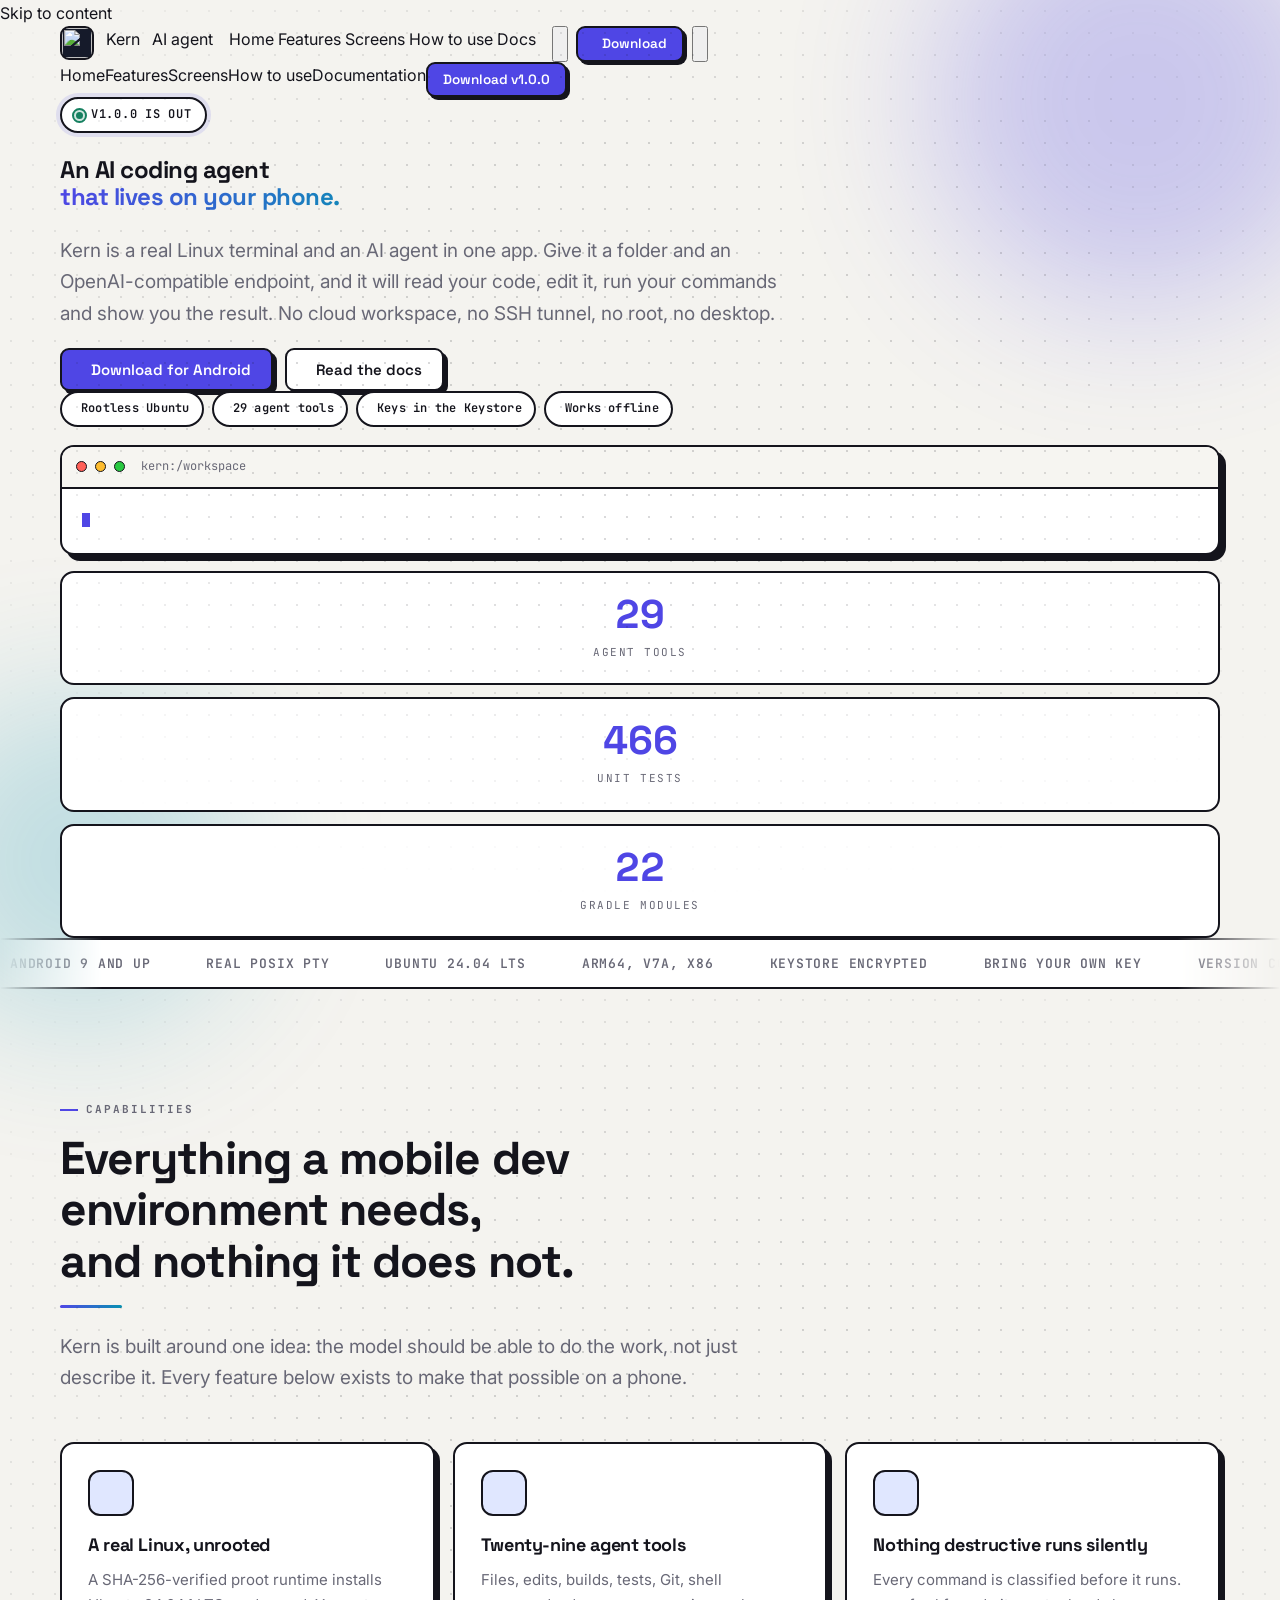
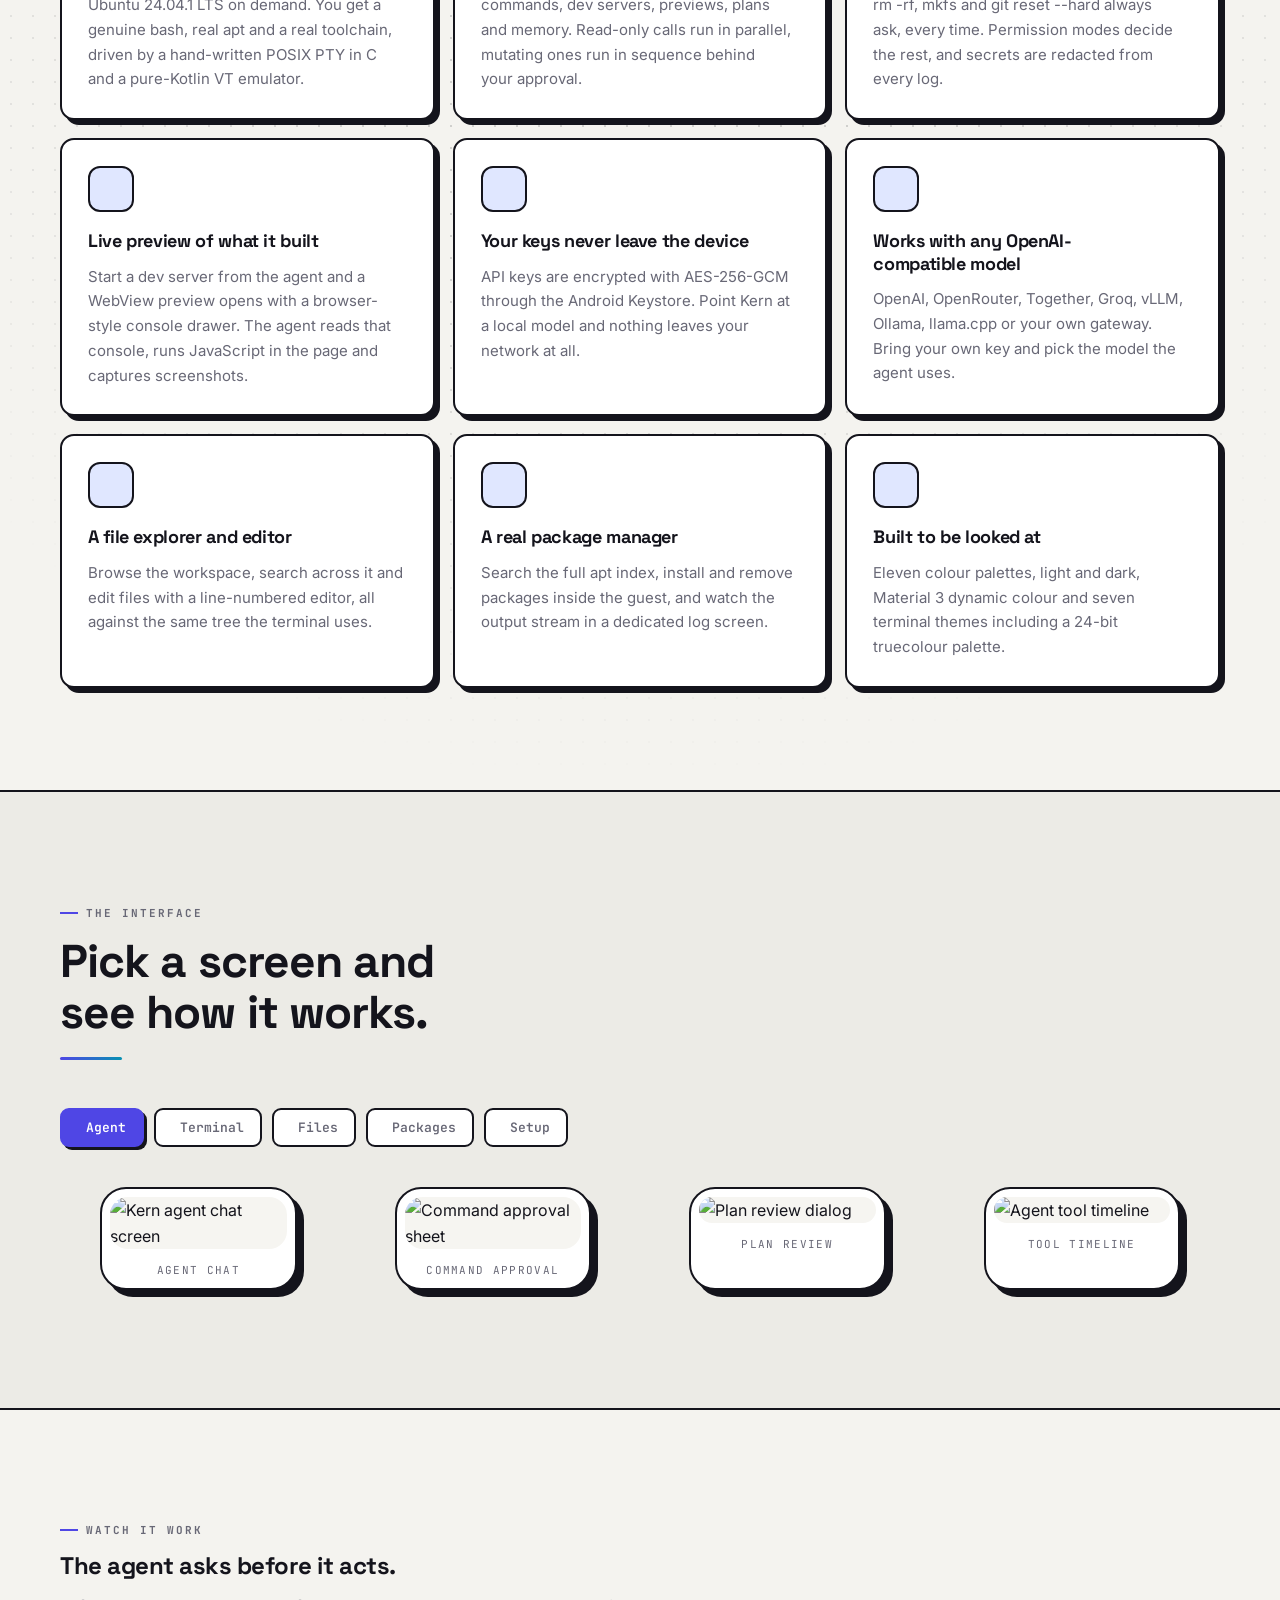
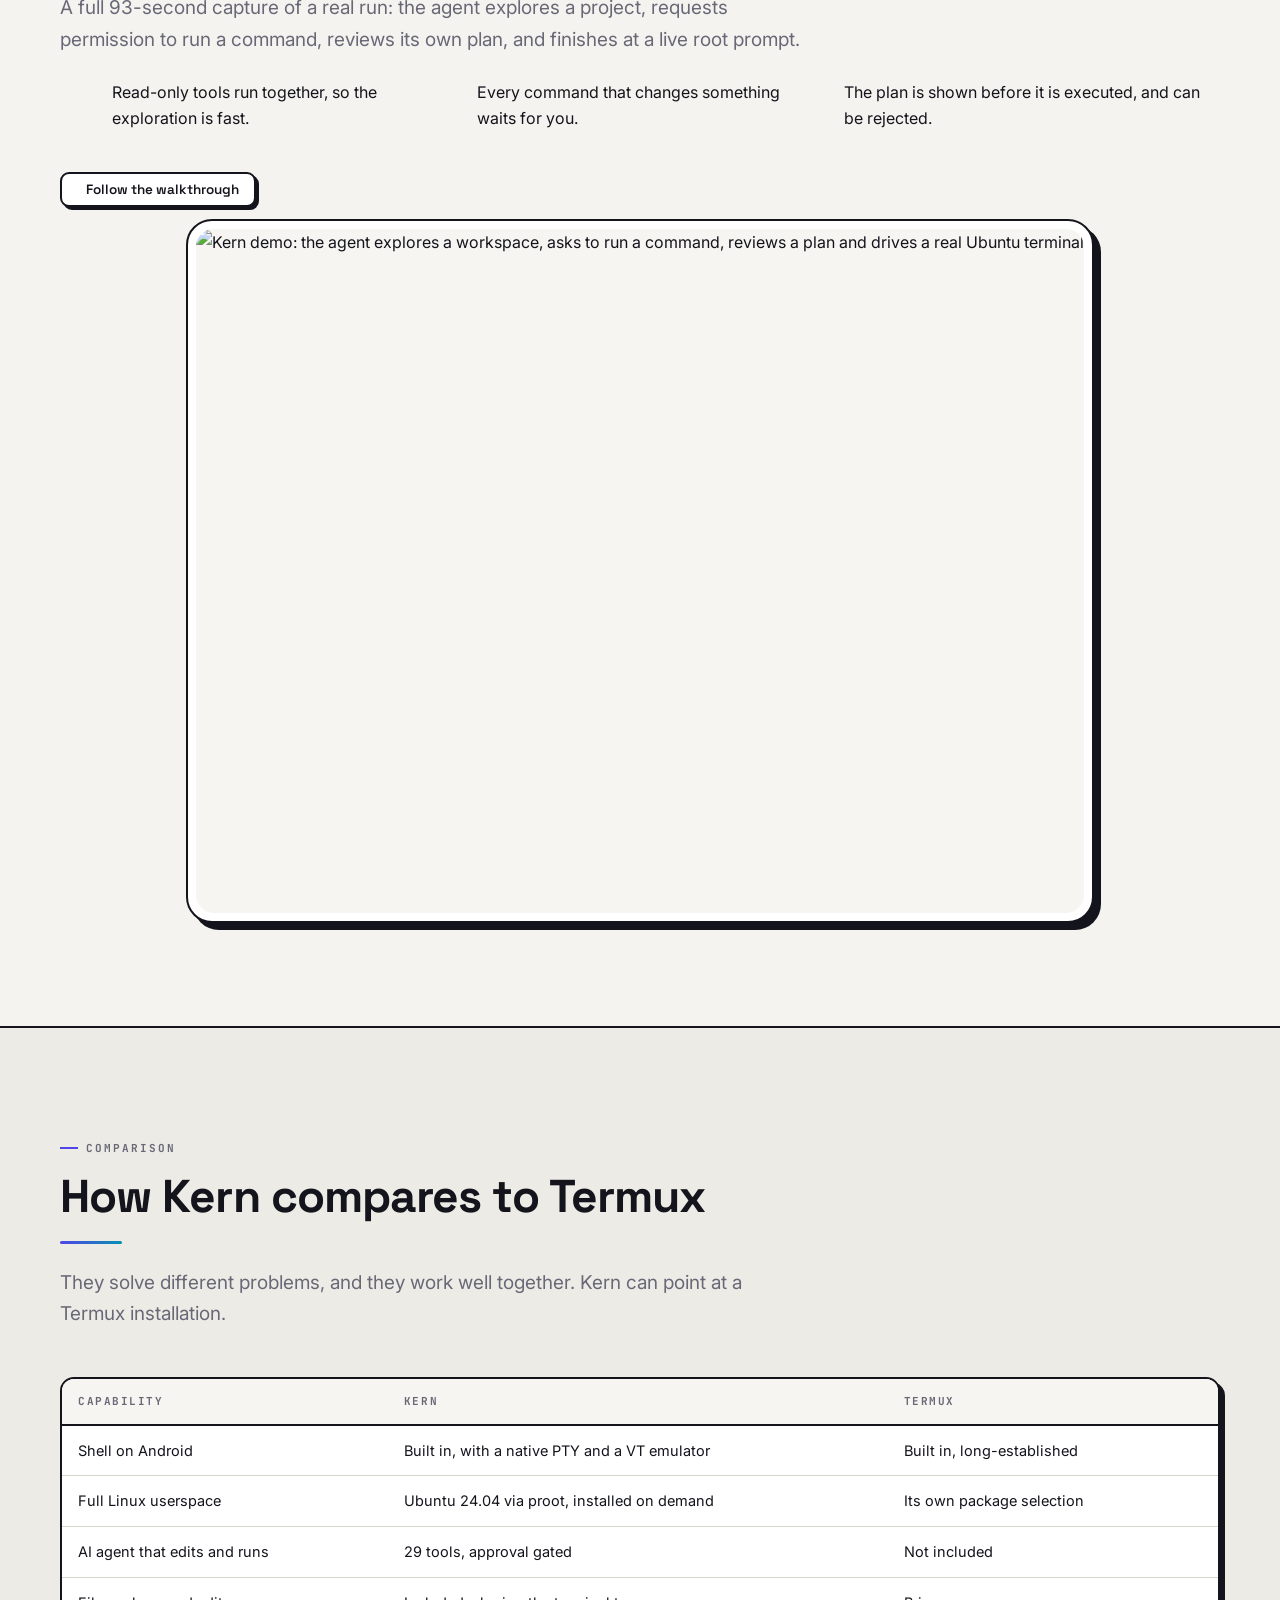
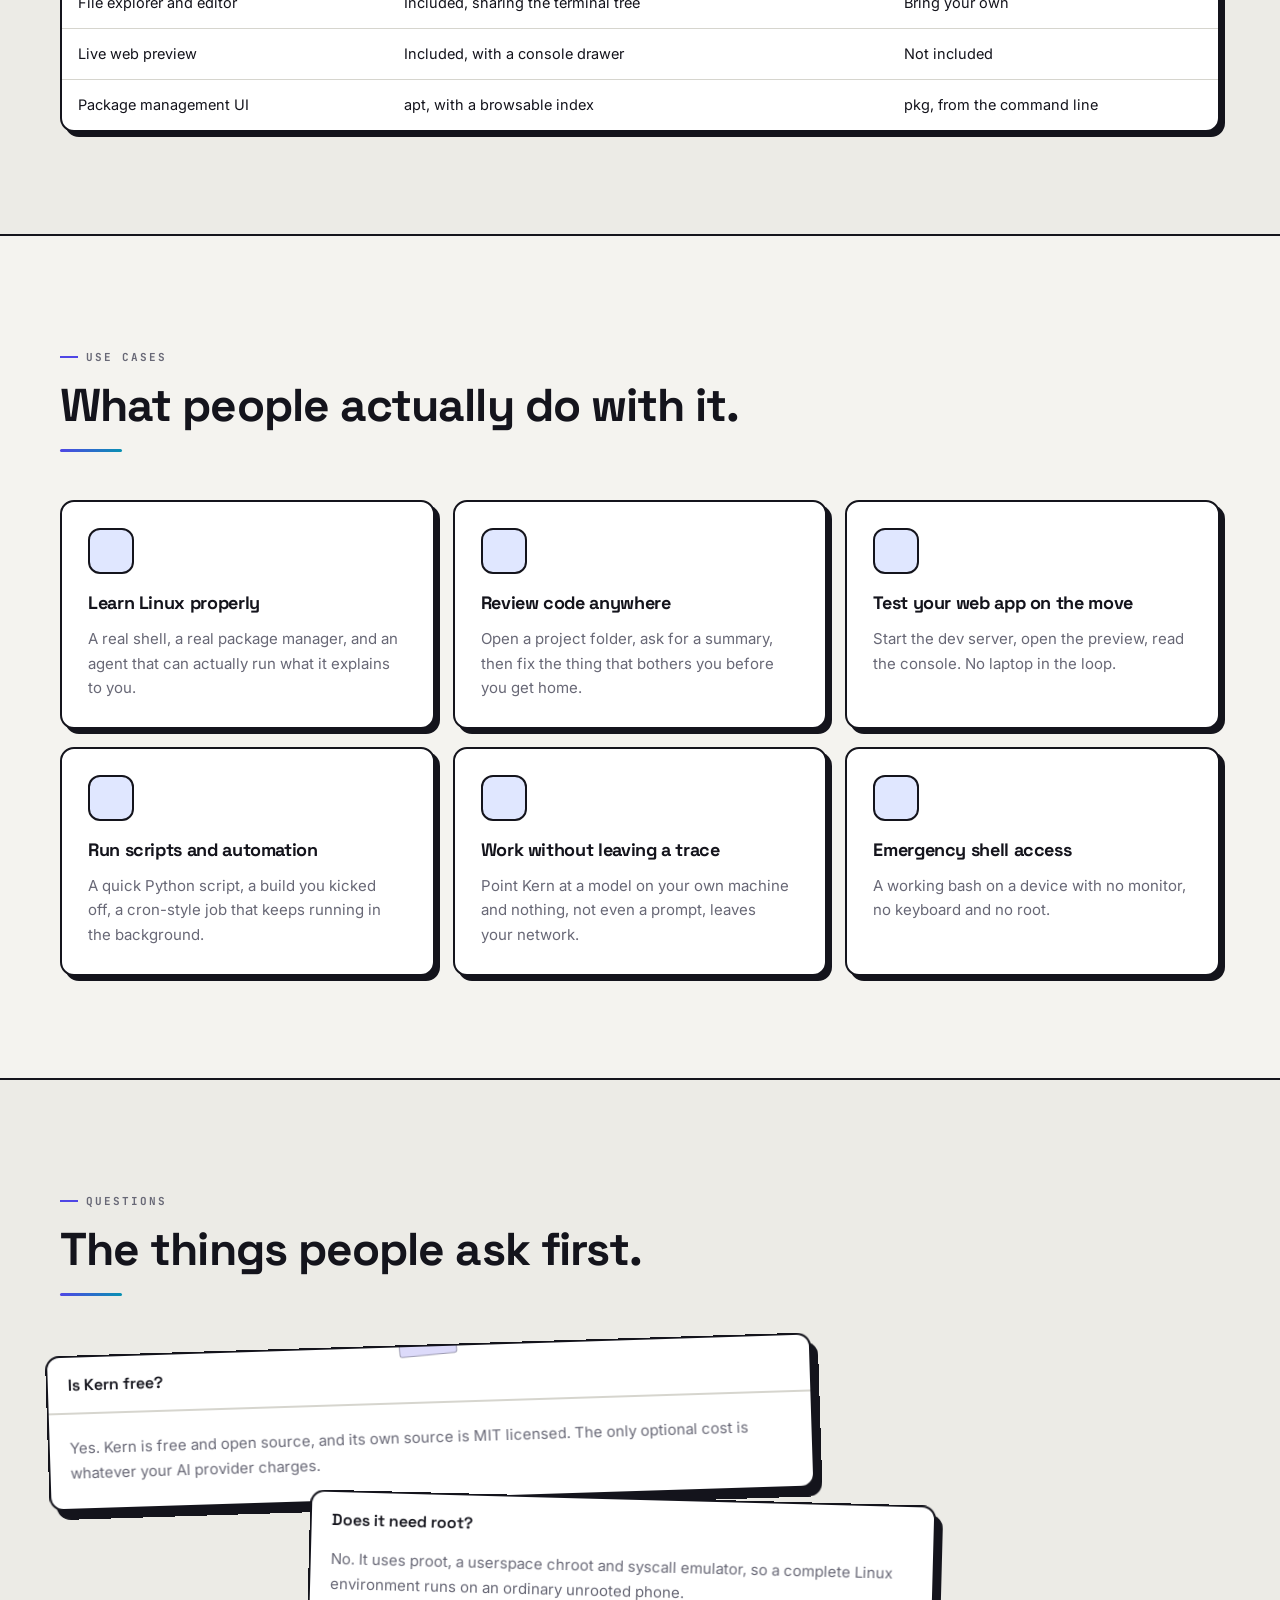
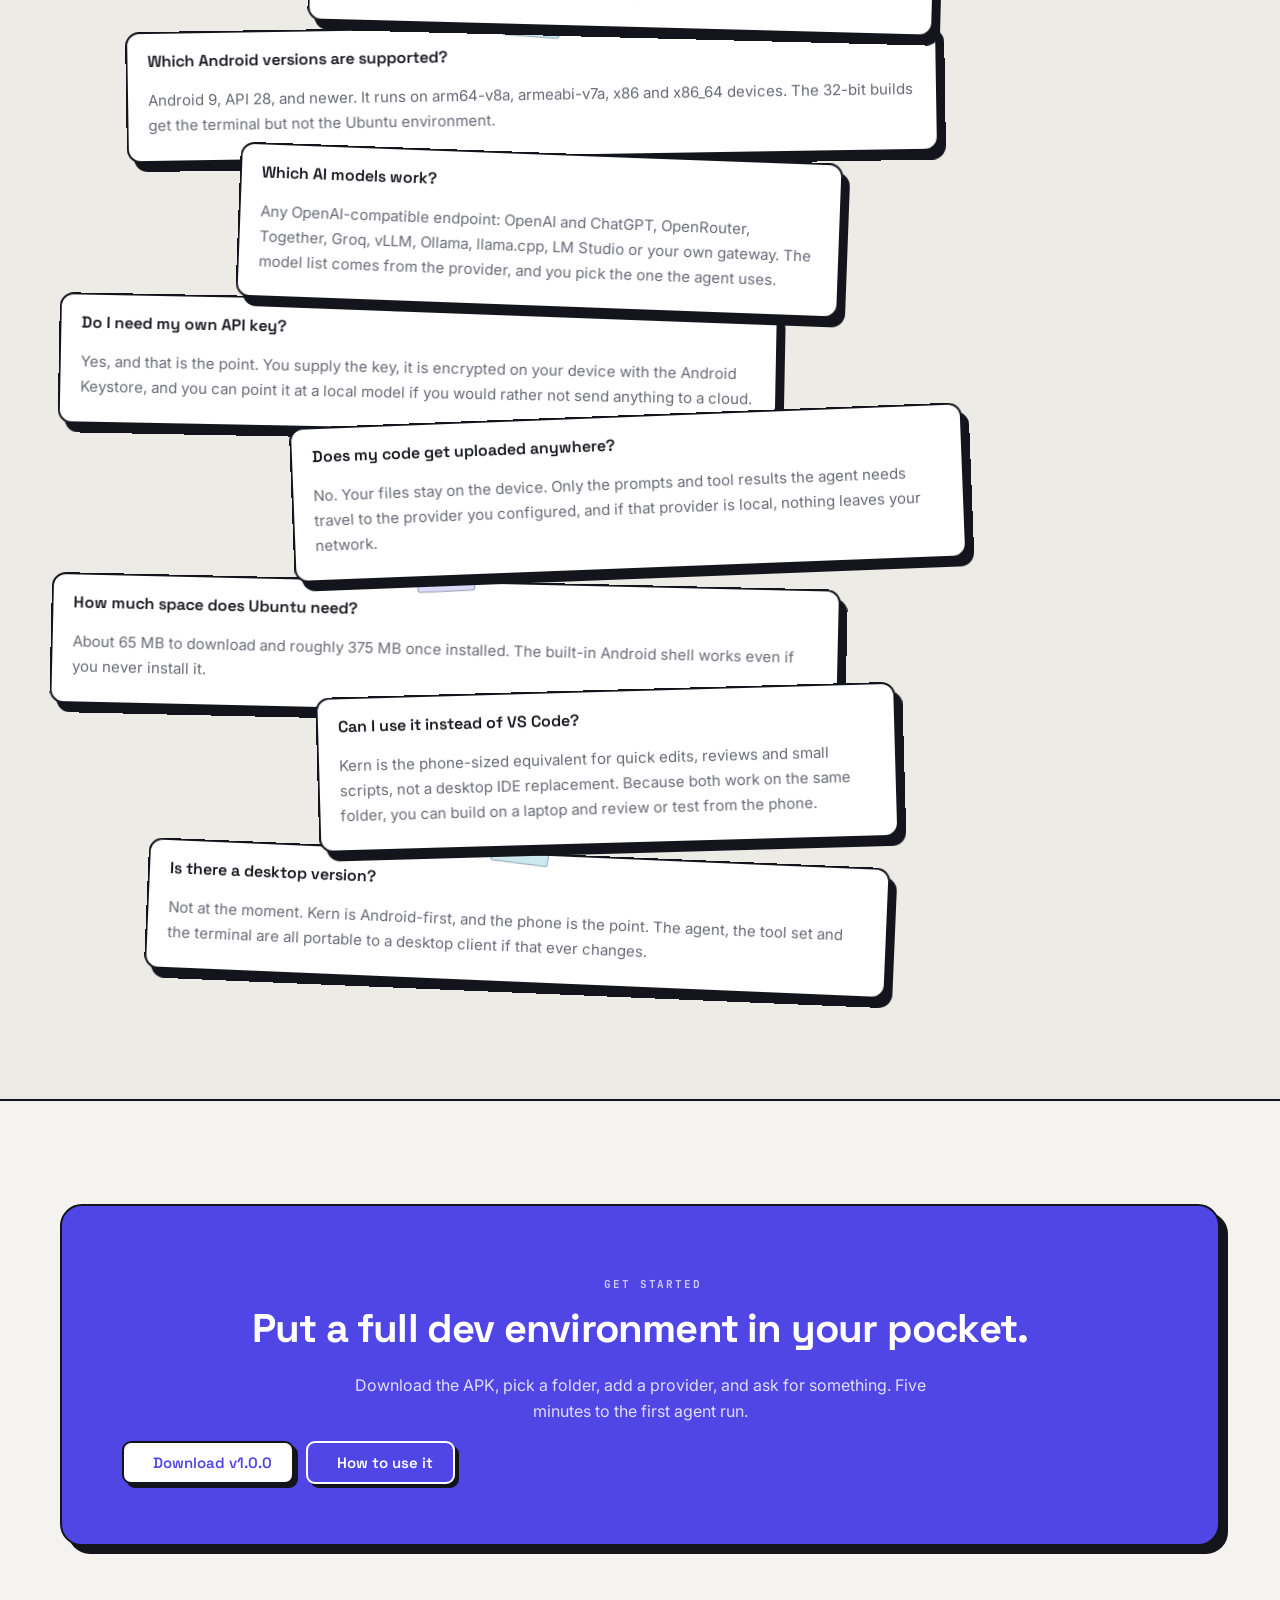
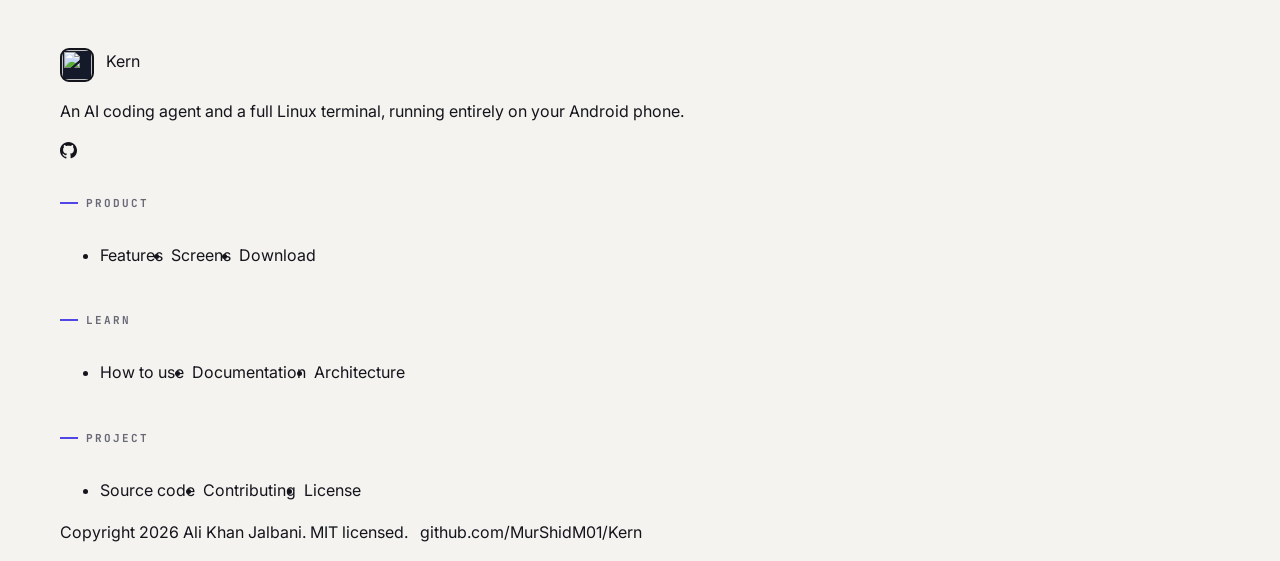
==== web/index.html @ 458f5863 "docs(web): add the Kern website A static marketing and documentation site for Kern, built with plain" ====
<!DOCTYPE html>
<html lang="en" data-theme="light">
<head>
<link rel="icon" type="image/svg+xml" href="data:image/svg+xml,%3Csvg xmlns='http://www.w3.org/2000/svg' viewBox='0 0 512 512'%3E%3Crect width='512' height='512' rx='112' fill='%23151A2A'/%3E%3Cpath d='M176,146 H176 A30,30 0 0 1 206,176 V336 A30,30 0 0 1 176,366 H176 A30,30 0 0 1 146,336 V176 A30,30 0 0 1 176,146 Z' fill='%23fff'/%3E%3Cpath d='M339.67,143 L185.58,256 L339.67,369 L376.33,319 L290.42,256 L376.33,193 Z' fill='%23fff'/%3E%3Cpath d='M272,226 Q278,250 302,256 Q278,262 272,286 Q266,262 242,256 Q266,250 272,226 Z' fill='%2338BDF8'/%3E%3C/svg%3E">
<meta charset="utf-8">
<meta name="viewport" content="width=device-width, initial-scale=1, viewport-fit=cover">
<title>Kern - AI Coding Agent and Rootless Linux Terminal for Android</title>
<meta name="description" content="Kern is a local-first AI coding agent for Android. A real rootless Ubuntu terminal, file editor, live dev-server preview and 29 agent tools. No account, no cloud, no root.">
<meta name="keywords" content="AI coding agent for Android, terminal emulator Android, Ubuntu on Android without root, proot, Linux on Android, coding assistant mobile, Jetpack Compose, local LLM on phone, dev server on phone">
<meta name="author" content="Ali Khan Jalbani">
<meta name="theme-color" content="#f4f3ef">
<link rel="canonical" href="https://github.com/MurShidM01/Kern">

<meta property="og:type" content="website">
<meta property="og:title" content="Kern - AI Coding Agent and Rootless Linux Terminal for Android">
<meta property="og:description" content="A real terminal with rootless Ubuntu, a file editor, a live dev-server preview and 29 agent tools. No account, no cloud, no root.">
<meta property="og:url" content="https://github.com/MurShidM01/Kern">
<meta property="og:image" content="https://github.com/MurShidM01/Kern/raw/main/docs/https://raw.githubusercontent.com/MurShidM01/Kern/main/docs/assets/screenshots/07-home-workspaces.jpg">
<meta name="twitter:card" content="summary_large_image">

<link rel="apple-touch-icon" href="data:image/svg+xml,%3Csvg xmlns='http://www.w3.org/2000/svg' viewBox='0 0 512 512'%3E%3Crect width='512' height='512' rx='112' fill='%23151A2A'/%3E%3Cpath d='M176,146 H176 A30,30 0 0 1 206,176 V336 A30,30 0 0 1 176,366 H176 A30,30 0 0 1 146,336 V176 A30,30 0 0 1 176,146 Z' fill='%23fff'/%3E%3Cpath d='M339.67,143 L185.58,256 L339.67,369 L376.33,319 L290.42,256 L376.33,193 Z' fill='%23fff'/%3E%3Cpath d='M272,226 Q278,250 302,256 Q278,262 272,286 Q266,262 242,256 Q266,250 272,226 Z' fill='%2338BDF8'/%3E%3C/svg%3E">

<link rel="preconnect" href="https://fonts.googleapis.com">
<link rel="preconnect" href="https://fonts.gstatic.com" crossorigin>
<link href="https://fonts.googleapis.com/css2?family=Inter:wght@400;500;600&family=JetBrains+Mono:wght@400;500;700&family=Space+Grotesk:wght@500;600;700&display=swap" rel="stylesheet">

<script src="https://cdn.tailwindcss.com"></script>
<script>
tailwind.config = {
  darkMode: "class",
  theme: {
    extend: {
      colors: {
        bg: "rgb(var(--bg) / <alpha-value>)",
        "bg-alt": "rgb(var(--bg-alt) / <alpha-value>)",
        surface: "rgb(var(--surface) / <alpha-value>)",
        "surface-2": "rgb(var(--surface-2) / <alpha-value>)",
        ink: "rgb(var(--ink) / <alpha-value>)",
        muted: "rgb(var(--muted) / <alpha-value>)",
        line: "rgb(var(--line) / <alpha-value>)",
        "line-soft": "rgb(var(--line-soft) / <alpha-value>)",
        accent: "rgb(var(--accent) / <alpha-value>)",
        "accent-soft": "rgb(var(--accent-soft) / <alpha-value>)",
        "on-accent": "rgb(var(--on-accent) / <alpha-value>)",
        "accent-2": "rgb(var(--accent-2) / <alpha-value>)",
        warn: "rgb(var(--warn) / <alpha-value>)",
        ok: "rgb(var(--ok) / <alpha-value>)"
      },
      fontFamily: {
        sans: ["Inter", "ui-sans-serif", "system-ui", "sans-serif"],
        display: ["Space Grotesk", "ui-sans-serif", "system-ui", "sans-serif"],
        mono: ["JetBrains Mono", "ui-monospace", "Menlo", "monospace"]
      },
      maxWidth: { shell: "1200px" }
    }
  }
};
</script>
<link rel="stylesheet" href="css/theme.css">
<script>
/* Applied before first paint so a dark-mode visitor never sees a light flash. */
(function () {
  try {
    var t = localStorage.getItem("kern-theme");
    if (!t) {
      t = window.matchMedia("(prefers-color-scheme: dark)").matches ? "dark" : "light";
    }
    document.documentElement.setAttribute("data-theme", t);
    document.documentElement.style.colorScheme = t;
  } catch (e) {}
})();
</script>
</head>

<body class="antialiased">
<div class="progress" data-progress role="presentation"></div>

<a href="#main" class="sr-only focus:not-sr-only focus:absolute focus:z-50 focus:m-4 focus:rounded focus:bg-accent focus:px-4 focus:py-2 focus:text-on-accent">Skip to content</a>

<!-- ============================ NAV ============================ -->
<header data-header class="sticky top-0 z-40 border-b-2 border-line bg-bg/85 backdrop-blur-md transition-shadow">
  <nav class="shell flex h-[68px] items-center justify-between gap-4" aria-label="Main">
    <a href="index.html" class="flex items-center gap-3">
      <span class="brand-tile"><img src="https://raw.githubusercontent.com/MurShidM01/Kern/main/app/src/main/res/drawable-xxxhdpi/ic_launcher_foreground.png" alt="" width="34" height="34" loading="lazy" decoding="async"></span>
      <span class="font-display text-[19px] font-bold tracking-tight">Kern</span>
      <span class="hidden font-mono text-[11px] font-bold uppercase tracking-[0.16em] text-muted sm:inline">AI agent</span>
    </a>

    <div class="hidden items-center gap-1 lg:flex">
      <a href="index.html" class="rounded-lg px-3 py-2 text-[14px] font-semibold text-ink transition-colors hover:bg-surface-2" aria-current="page">Home</a>
      <a href="index.html#features" class="rounded-lg px-3 py-2 text-[14px] font-medium text-muted transition-colors hover:bg-surface-2 hover:text-ink">Features</a>
      <a href="index.html#screens" class="rounded-lg px-3 py-2 text-[14px] font-medium text-muted transition-colors hover:bg-surface-2 hover:text-ink">Screens</a>
      <a href="how-to.html" class="rounded-lg px-3 py-2 text-[14px] font-medium text-muted transition-colors hover:bg-surface-2 hover:text-ink">How to use</a>
      <a href="docs.html" class="rounded-lg px-3 py-2 text-[14px] font-medium text-muted transition-colors hover:bg-surface-2 hover:text-ink">Docs</a>
    </div>

    <div class="flex items-center gap-2">
      <button data-theme-toggle type="button" aria-label="Switch theme" aria-pressed="false"
        class="inline-flex h-10 w-10 items-center justify-center rounded-lg border-2 border-line bg-surface transition-all hover:-translate-y-0.5">
        <i data-icon="sun" data-lucide="sun" class="h-[18px] w-[18px]"></i>
        <i data-icon="moon" data-lucide="moon" class="h-[18px] w-[18px]"></i>
      </button>

      <a href="https://github.com/MurShidM01/Kern/releases/tag/v1.0.0%2B1" target="_blank" rel="noopener"
        class="hidden sm:inline-flex btn btn--primary btn--sm">
        <i data-lucide="download"></i>
        Download
      </a>

      <button data-nav-toggle type="button" aria-expanded="false" aria-label="Open the menu"
        class="inline-flex h-10 w-10 items-center justify-center rounded-lg border-2 border-line bg-surface lg:hidden">
        <i data-lucide="menu" class="h-[18px] w-[18px]"></i>
        <i data-lucide="x" class="hidden h-[18px] w-[18px]"></i>
      </button>
    </div>
  </nav>

  <div data-nav-panel class="hidden border-t-2 border-line bg-surface lg:hidden">
    <div class="shell flex flex-col gap-1 py-4">
      <a href="index.html" class="rounded-lg px-3 py-2 font-medium text-muted hover:bg-surface-2 hover:text-ink">Home</a>
      <a href="index.html#features" class="rounded-lg px-3 py-2 font-medium text-muted hover:bg-surface-2 hover:text-ink">Features</a>
      <a href="index.html#screens" class="rounded-lg px-3 py-2 font-medium text-muted hover:bg-surface-2 hover:text-ink">Screens</a>
      <a href="how-to.html" class="rounded-lg px-3 py-2 font-medium text-muted hover:bg-surface-2 hover:text-ink">How to use</a>
      <a href="docs.html" class="rounded-lg px-3 py-2 font-medium text-muted hover:bg-surface-2 hover:text-ink">Documentation</a>
      <a href="https://github.com/MurShidM01/Kern/releases/tag/v1.0.0%2B1" target="_blank" rel="noopener"
        class="btn btn--primary btn--sm mt-3">Download v1.0.0</a>
    </div>
  </div>
</header>

<main id="main">

<!-- ============================ HERO ============================ -->
<section class="relative overflow-hidden border-b-2 border-line">
  <div class="dots"></div>
  <span class="orb orb--a"></span>
  <span class="orb orb--b"></span>
  <div class="shell relative grid items-center gap-12 py-16 lg:grid-cols-[1.05fr_1fr] lg:py-24">
    <div>
      <span class="badge halo">
        <span class="badge__dot pulse"></span>
        v1.0.0 is out
      </span>

      <h1 class="mt-6 text-[clamp(34px,6.2vw,62px)]">
        An AI coding agent<br>
        <span class="ink-gradient">that lives on your phone.</span>
      </h1>

      <p class="lede mt-6">
        Kern is a real Linux terminal and an AI agent in one app. Give it a folder and an
        OpenAI-compatible endpoint, and it will read your code, edit it, run your commands and
        show you the result. No cloud workspace, no SSH tunnel, no root, no desktop.
      </p>

      <div class="mt-8 flex flex-wrap gap-3">
        <a href="https://github.com/MurShidM01/Kern/releases/tag/v1.0.0%2B1" target="_blank" rel="noopener" class="btn btn--primary">
          <i data-lucide="download"></i>
          Download for Android
        </a>
        <a href="docs.html" class="btn btn--ghost">
          <i data-lucide="book-open"></i>
          Read the docs
        </a>
      </div>

      <div class="mt-7 flex flex-wrap gap-2">
        <span class="chip"><i data-lucide="terminal"></i>Rootless Ubuntu</span>
        <span class="chip"><i data-lucide="bot"></i>29 agent tools</span>
        <span class="chip"><i data-lucide="lock"></i>Keys in the Keystore</span>
        <span class="chip"><i data-lucide="wifi-off"></i>Works offline</span>
      </div>
    </div>

    <div class="reveal float" data-reveal-delay="120">
      <div class="term">
        <div class="term__bar">
          <span class="term__dot"></span>
          <span class="term__dot"></span>
          <span class="term__dot"></span>
          <span class="term__path">kern:/workspace</span>
        </div>
        <div class="term__body"
          data-typing='[
            "<span class=\"term__prompt\">$</span> <span class=\"term__cmd\">kern agent \"explore this project\"</span>",
            "<span class=\"term__out\"> </span>",
            "<span class=\"term__ok\">[ok]</span> <span class=\"term__out\">listed 24 files in /workspace</span>",
            "<span class=\"term__out\"> </span>",
            "<span class=\"term__out\">running </span><span class=\"term__hi\">ls -la</span><span class=\"term__out\"> ...</span>",
            "<span class=\"term__out\"> </span>",
            "<span class=\"term__prompt\">?</span> <span class=\"term__cmd\">Allow this command?</span>",
            "<span class=\"term__out\"> </span>",
            "<span class=\"term__ok\">[ok]</span> <span class=\"term__out\">approved by you</span>",
            "<span class=\"term__out\"> </span>",
            "<span class=\"term__ok\">[ok]</span> <span class=\"term__out\">found the auth flow in src/</span>",
            "<span class=\"term__out\"> </span>",
            "<span class=\"term__prompt\">$</span> <span class=\"term__cmd\">cat /etc/os-release | head -1</span>",
            "<span class=\"term__out\"> </span>",
            "<span class=\"term__hi\">root@localhost:/workspace#</span>"
          ]'>
          <div class="term__line term__prompt">$ kern agent "explore this project"</div>
        </div>
      </div>

      <div class="mt-4 grid grid-cols-3 gap-3">
        <div class="stat">
          <div class="stat__value"><span data-count="29">29</span></div>
          <div class="stat__label">Agent tools</div>
        </div>
        <div class="stat">
          <div class="stat__value"><span data-count="466">466</span></div>
          <div class="stat__label">Unit tests</div>
        </div>
        <div class="stat">
          <div class="stat__value"><span data-count="22">22</span></div>
          <div class="stat__label">Gradle modules</div>
        </div>
      </div>
    </div>
  </div>
</section>

<!-- ============================ MARQUEE ============================ -->
<div class="marquee" aria-hidden="true">
  <div class="marquee__track">
    <span class="marquee__item"><i data-lucide="smartphone"></i>Android 9 and up</span>
    <span class="marquee__item"><i data-lucide="terminal-square"></i>Real POSIX PTY</span>
    <span class="marquee__item"><i data-lucide="box"></i>Ubuntu 24.04 LTS</span>
    <span class="marquee__item"><i data-lucide="cpu"></i>arm64, v7a, x86</span>
    <span class="marquee__item"><i data-lucide="shield-check"></i>Keystore encrypted</span>
    <span class="marquee__item"><i data-lucide="key-round"></i>Bring your own key</span>
    <span class="marquee__item"><i data-lucide="git-branch"></i>Version control</span>
    <span class="marquee__item"><i data-lucide="package"></i>apt package manager</span>
    <span class="marquee__item"><i data-lucide="monitor-smartphone"></i>Live preview</span>
  </div>
</div>

<!-- ============================ FEATURES ============================ -->
<section id="features" class="section">
  <div class="dots"></div>
  <div class="shell relative">
    <div class="section-head">
      <p class="label">Capabilities</p>
      <h2>Everything a mobile dev environment needs, and nothing it does not.</h2>
      <p class="lede">
        Kern is built around one idea: the model should be able to do the work, not just describe it.
        Every feature below exists to make that possible on a phone.
      </p>
    </div>

    <div class="grid g-3">
      <article class="card reveal">
        <div class="card__icon"><i data-lucide="terminal"></i></div>
        <h3>A real Linux, unrooted</h3>
        <p>
          A SHA-256-verified proot runtime installs Ubuntu 24.04.1 LTS on demand. You get a genuine
          bash, real apt and a real toolchain, driven by a hand-written POSIX PTY in C and a
          pure-Kotlin VT emulator.
        </p>
      </article>

      <article class="card reveal" data-reveal-delay="70">
        <div class="card__icon"><i data-lucide="bot"></i></div>
        <h3>Twenty-nine agent tools</h3>
        <p>
          Files, edits, builds, tests, Git, shell commands, dev servers, previews, plans and memory.
          Read-only calls run in parallel, mutating ones run in sequence behind your approval.
        </p>
      </article>

      <article class="card reveal" data-reveal-delay="140">
        <div class="card__icon"><i data-lucide="shield-alert"></i></div>
        <h3>Nothing destructive runs silently</h3>
        <p>
          Every command is classified before it runs. rm -rf, mkfs and git reset --hard always ask,
          every time. Permission modes decide the rest, and secrets are redacted from every log.
        </p>
      </article>

      <article class="card reveal">
        <div class="card__icon"><i data-lucide="monitor-smartphone"></i></div>
        <h3>Live preview of what it built</h3>
        <p>
          Start a dev server from the agent and a WebView preview opens with a browser-style console
          drawer. The agent reads that console, runs JavaScript in the page and captures screenshots.
        </p>
      </article>

      <article class="card reveal" data-reveal-delay="70">
        <div class="card__icon"><i data-lucide="lock"></i></div>
        <h3>Your keys never leave the device</h3>
        <p>
          API keys are encrypted with AES-256-GCM through the Android Keystore. Point Kern at a
          local model and nothing leaves your network at all.
        </p>
      </article>

      <article class="card reveal" data-reveal-delay="140">
        <div class="card__icon"><i data-lucide="blocks"></i></div>
        <h3>Works with any OpenAI-compatible model</h3>
        <p>
          OpenAI, OpenRouter, Together, Groq, vLLM, Ollama, llama.cpp or your own gateway. Bring
          your own key and pick the model the agent uses.
        </p>
      </article>

      <article class="card reveal">
        <div class="card__icon"><i data-lucide="file-code-2"></i></div>
        <h3>A file explorer and editor</h3>
        <p>
          Browse the workspace, search across it and edit files with a line-numbered editor, all
          against the same tree the terminal uses.
        </p>
      </article>

      <article class="card reveal" data-reveal-delay="70">
        <div class="card__icon"><i data-lucide="package-open"></i></div>
        <h3>A real package manager</h3>
        <p>
          Search the full apt index, install and remove packages inside the guest, and watch the
          output stream in a dedicated log screen.
        </p>
      </article>

      <article class="card reveal" data-reveal-delay="140">
        <div class="card__icon"><i data-lucide="palette"></i></div>
        <h3>Built to be looked at</h3>
        <p>
          Eleven colour palettes, light and dark, Material 3 dynamic colour and seven terminal
          themes including a 24-bit truecolour palette.
        </p>
      </article>
    </div>
  </div>
</section>

<!-- ============================ SCREENS ============================ -->
<section id="screens" class="section section--alt">
  <div class="shell">
    <div class="section-head">
      <p class="label">The interface</p>
      <h2>Pick a screen and see how it works.</h2>
    </div>

    <div class="tabs justify-center" role="tablist" data-tabs>
      <button class="tab" role="tab" id="tab-agent" aria-controls="panel-agent" aria-selected="true">
        <i data-lucide="bot"></i>Agent
      </button>
      <button class="tab" role="tab" id="tab-terminal" aria-controls="panel-terminal" aria-selected="false">
        <i data-lucide="terminal"></i>Terminal
      </button>
      <button class="tab" role="tab" id="tab-files" aria-controls="panel-files" aria-selected="false">
        <i data-lucide="folder-tree"></i>Files
      </button>
      <button class="tab" role="tab" id="tab-packages" aria-controls="panel-packages" aria-selected="false">
        <i data-lucide="package"></i>Packages
      </button>
      <button class="tab" role="tab" id="tab-setup" aria-controls="panel-setup" aria-selected="false">
        <i data-lucide="rocket"></i>Setup
      </button>
    </div>

    <div class="tabpanel" id="panel-agent" role="tabpanel" aria-labelledby="tab-agent">
      <div class="g-screens">
        <figure class="device reveal"><img src="https://raw.githubusercontent.com/MurShidM01/Kern/main/docs/assets/screenshots/08-agent-welcome.jpg" alt="Kern agent chat screen" loading="lazy"><figcaption class="device__cap">Agent chat</figcaption></figure>
        <figure class="device reveal" data-reveal-delay="70"><img src="https://raw.githubusercontent.com/MurShidM01/Kern/main/docs/assets/screenshots/10-approval-command.jpg" alt="Command approval sheet" loading="lazy"><figcaption class="device__cap">Command approval</figcaption></figure>
        <figure class="device reveal" data-reveal-delay="140"><img src="https://raw.githubusercontent.com/MurShidM01/Kern/main/docs/assets/screenshots/11-approval-plan.jpg" alt="Plan review dialog" loading="lazy"><figcaption class="device__cap">Plan review</figcaption></figure>
        <figure class="device reveal" data-reveal-delay="210"><img src="https://raw.githubusercontent.com/MurShidM01/Kern/main/docs/assets/screenshots/14-agent-tool-timeline.jpg" alt="Agent tool timeline" loading="lazy"><figcaption class="device__cap">Tool timeline</figcaption></figure>
      </div>
    </div>

    <div class="tabpanel" id="panel-terminal" role="tabpanel" aria-labelledby="tab-terminal" hidden>
      <div class="g-screens">
        <figure class="device reveal"><img src="https://raw.githubusercontent.com/MurShidM01/Kern/main/docs/assets/screenshots/19-terminal-ubuntu-prompt.jpg" alt="Ubuntu terminal on Android" loading="lazy"><figcaption class="device__cap">Ubuntu prompt</figcaption></figure>
        <figure class="device reveal" data-reveal-delay="70"><img src="https://raw.githubusercontent.com/MurShidM01/Kern/main/docs/assets/screenshots/20-terminal-sessions.jpg" alt="Terminal session sidebar" loading="lazy"><figcaption class="device__cap">Sessions</figcaption></figure>
        <figure class="device reveal" data-reveal-delay="140"><img src="https://raw.githubusercontent.com/MurShidM01/Kern/main/docs/assets/screenshots/21-linux-environment.jpg" alt="Linux environment manager" loading="lazy"><figcaption class="device__cap">Linux environment</figcaption></figure>
        <figure class="device reveal" data-reveal-delay="210"><img src="https://raw.githubusercontent.com/MurShidM01/Kern/main/docs/assets/screenshots/07-home-workspaces.jpg" alt="Kern home screen" loading="lazy"><figcaption class="device__cap">Home</figcaption></figure>
      </div>
    </div>

    <div class="tabpanel" id="panel-files" role="tabpanel" aria-labelledby="tab-files" hidden>
      <div class="g-screens">
        <figure class="device reveal"><img src="https://raw.githubusercontent.com/MurShidM01/Kern/main/docs/assets/screenshots/15-files-explorer.jpg" alt="File explorer" loading="lazy"><figcaption class="device__cap">Explorer</figcaption></figure>
        <figure class="device reveal" data-reveal-delay="70"><img src="https://raw.githubusercontent.com/MurShidM01/Kern/main/docs/assets/screenshots/13-todo-tasks.jpg" alt="Todo task list" loading="lazy"><figcaption class="device__cap">Todo tasks</figcaption></figure>
        <figure class="device reveal" data-reveal-delay="140"><img src="https://raw.githubusercontent.com/MurShidM01/Kern/main/docs/assets/screenshots/17-settings-terminal-theme.jpg" alt="Terminal theme settings" loading="lazy"><figcaption class="device__cap">Terminal theme</figcaption></figure>
        <figure class="device reveal" data-reveal-delay="210"><img src="https://raw.githubusercontent.com/MurShidM01/Kern/main/docs/assets/screenshots/16-settings-appearance-light.jpg" alt="Light appearance settings" loading="lazy"><figcaption class="device__cap">Light mode</figcaption></figure>
      </div>
    </div>

    <div class="tabpanel" id="panel-packages" role="tabpanel" aria-labelledby="tab-packages" hidden>
      <div class="g-screens">
        <figure class="device reveal"><img src="https://raw.githubusercontent.com/MurShidM01/Kern/main/docs/assets/screenshots/22-packages-all.jpg" alt="Full apt package list" loading="lazy"><figcaption class="device__cap">All packages</figcaption></figure>
        <figure class="device reveal" data-reveal-delay="70"><img src="https://raw.githubusercontent.com/MurShidM01/Kern/main/docs/assets/screenshots/23-packages-filtered.jpg" alt="Filtered package list" loading="lazy"><figcaption class="device__cap">Search</figcaption></figure>
        <figure class="device reveal" data-reveal-delay="140"><img src="https://raw.githubusercontent.com/MurShidM01/Kern/main/docs/assets/screenshots/24-packages-installing.jpg" alt="Installing a package" loading="lazy"><figcaption class="device__cap">Installing</figcaption></figure>
        <figure class="device reveal" data-reveal-delay="210"><img src="https://raw.githubusercontent.com/MurShidM01/Kern/main/docs/assets/screenshots/06-provider-connected.jpg" alt="Provider connected" loading="lazy"><figcaption class="device__cap">Provider connected</figcaption></figure>
      </div>
    </div>

    <div class="tabpanel" id="panel-setup" role="tabpanel" aria-labelledby="tab-setup" hidden>
      <div class="g-screens">
        <figure class="device reveal"><img src="https://raw.githubusercontent.com/MurShidM01/Kern/main/docs/assets/screenshots/01-setup-workspace.jpg" alt="Setup wizard workspace step" loading="lazy"><figcaption class="device__cap">1 - Workspace</figcaption></figure>
        <figure class="device reveal" data-reveal-delay="70"><img src="https://raw.githubusercontent.com/MurShidM01/Kern/main/docs/assets/screenshots/02-setup-linux-downloading.jpg" alt="Downloading the rootfs" loading="lazy"><figcaption class="device__cap">2 - Download</figcaption></figure>
        <figure class="device reveal" data-reveal-delay="140"><img src="https://raw.githubusercontent.com/MurShidM01/Kern/main/docs/assets/screenshots/04-setup-ai-provider.jpg" alt="Connecting an AI provider" loading="lazy"><figcaption class="device__cap">3 - Provider</figcaption></figure>
        <figure class="device reveal" data-reveal-delay="210"><img src="https://raw.githubusercontent.com/MurShidM01/Kern/main/docs/assets/screenshots/18-settings-appearance-dark.jpg" alt="Dark appearance settings" loading="lazy"><figcaption class="device__cap">Dark mode</figcaption></figure>
      </div>
    </div>
  </div>
</section>

<!-- ============================ DEMO ============================ -->
<section class="section">
  <div class="shell">
    <div class="grid items-center gap-3 grid-cols-[minmax(0,1fr)_auto] sm:gap-6 lg:gap-12">
      <div class="reveal">
        <p class="label">Watch it work</p>
        <h2 class="text-[clamp(24px,4.2vw,44px)]">The agent asks before it acts.</h2>
        <p class="lede mt-5">
          A full 93-second capture of a real run: the agent explores a project, requests permission
          to run a command, reviews its own plan, and finishes at a live root prompt.
        </p>
        <ul class="mt-6 flex flex-col gap-3">
          <li class="flex items-start gap-3 text-[15px] text-muted">
            <i data-lucide="check" class="mt-1 h-[18px] w-[18px] flex-none text-ok"></i>
            Read-only tools run together, so the exploration is fast.
          </li>
          <li class="flex items-start gap-3 text-[15px] text-muted">
            <i data-lucide="check" class="mt-1 h-[18px] w-[18px] flex-none text-ok"></i>
            Every command that changes something waits for you.
          </li>
          <li class="flex items-start gap-3 text-[15px] text-muted">
            <i data-lucide="check" class="mt-1 h-[18px] w-[18px] flex-none text-ok"></i>
            The plan is shown before it is executed, and can be rejected.
          </li>
        </ul>
        <a href="how-to.html" class="btn btn--ghost btn--sm mt-6">
          <i data-lucide="list-ordered"></i>
          Follow the walkthrough
        </a>
      </div>

      <div class="reveal demo" data-reveal-delay="120">
        <div class="device demo__frame">
          <img src="https://raw.githubusercontent.com/MurShidM01/Kern/main/docs/assets/kern-demo.gif" alt="Kern demo: the agent explores a workspace, asks to run a command, reviews a plan and drives a real Ubuntu terminal" loading="lazy" decoding="async">
        </div>
      </div>
    </div>
  </div>
</section>

<!-- ============================ COMPARISON ============================ -->
<section class="section section--alt">
  <div class="shell">
    <div class="section-head">
      <p class="label">Comparison</p>
      <h2>How Kern compares to Termux</h2>
      <p class="lede">
        They solve different problems, and they work well together. Kern can point at a Termux
        installation.
      </p>
    </div>

    <div class="table-wrap reveal">
      <table>
        <thead>
          <tr>
            <th>Capability</th>
            <th>Kern</th>
            <th>Termux</th>
          </tr>
        </thead>
        <tbody>
          <tr>
            <td>Shell on Android</td>
            <td>Built in, with a native PTY and a VT emulator</td>
            <td>Built in, long-established</td>
          </tr>
          <tr>
            <td>Full Linux userspace</td>
            <td>Ubuntu 24.04 via proot, installed on demand</td>
            <td>Its own package selection</td>
          </tr>
          <tr>
            <td>AI agent that edits and runs</td>
            <td>29 tools, approval gated</td>
            <td>Not included</td>
          </tr>
          <tr>
            <td>File explorer and editor</td>
            <td>Included, sharing the terminal tree</td>
            <td>Bring your own</td>
          </tr>
          <tr>
            <td>Live web preview</td>
            <td>Included, with a console drawer</td>
            <td>Not included</td>
          </tr>
          <tr>
            <td>Package management UI</td>
            <td>apt, with a browsable index</td>
            <td>pkg, from the command line</td>
          </tr>
        </tbody>
      </table>
    </div>
  </div>
</section>

<!-- ============================ USE CASES ============================ -->
<section class="section">
  <div class="shell">
    <div class="section-head">
      <p class="label">Use cases</p>
      <h2>What people actually do with it.</h2>
    </div>

    <div class="grid g-3">
      <article class="card reveal">
        <div class="card__icon"><i data-lucide="graduation-cap"></i></div>
        <h3>Learn Linux properly</h3>
        <p>A real shell, a real package manager, and an agent that can actually run what it explains to you.</p>
      </article>
      <article class="card reveal" data-reveal-delay="60">
        <div class="card__icon"><i data-lucide="code-2"></i></div>
        <h3>Review code anywhere</h3>
        <p>Open a project folder, ask for a summary, then fix the thing that bothers you before you get home.</p>
      </article>
      <article class="card reveal" data-reveal-delay="120">
        <div class="card__icon"><i data-lucide="play"></i></div>
        <h3>Test your web app on the move</h3>
        <p>Start the dev server, open the preview, read the console. No laptop in the loop.</p>
      </article>
      <article class="card reveal">
        <div class="card__icon"><i data-lucide="wrench"></i></div>
        <h3>Run scripts and automation</h3>
        <p>A quick Python script, a build you kicked off, a cron-style job that keeps running in the background.</p>
      </article>
      <article class="card reveal" data-reveal-delay="60">
        <div class="card__icon"><i data-lucide="shield"></i></div>
        <h3>Work without leaving a trace</h3>
        <p>Point Kern at a model on your own machine and nothing, not even a prompt, leaves your network.</p>
      </article>
      <article class="card reveal" data-reveal-delay="120">
        <div class="card__icon"><i data-lucide="life-buoy"></i></div>
        <h3>Emergency shell access</h3>
        <p>A working bash on a device with no monitor, no keyboard and no root.</p>
      </article>
    </div>
  </div>
</section>

<!-- ============================ FAQ ============================ -->
<section class="section section--alt">
  <div class="shell">
    <div class="section-head">
      <p class="label">Questions</p>
      <h2>The things people ask first.</h2>
    </div>

    <div class="notes" data-accordion="single">
      <div class="note">
        <div class="acc">
          <button class="acc__head" aria-expanded="true">Is Kern free?<i data-lucide="plus"></i></button>
          <div class="acc__body">Yes. Kern is free and open source, and its own source is MIT licensed. The only optional cost is whatever your AI provider charges.</div>
        </div>
      </div>
      <div class="note">
        <div class="acc">
          <button class="acc__head" aria-expanded="false">Does it need root?<i data-lucide="plus"></i></button>
          <div class="acc__body">No. It uses proot, a userspace chroot and syscall emulator, so a complete Linux environment runs on an ordinary unrooted phone.</div>
        </div>
      </div>
      <div class="note">
        <div class="acc">
          <button class="acc__head" aria-expanded="false">Which Android versions are supported?<i data-lucide="plus"></i></button>
          <div class="acc__body">Android 9, API 28, and newer. It runs on arm64-v8a, armeabi-v7a, x86 and x86_64 devices. The 32-bit builds get the terminal but not the Ubuntu environment.</div>
        </div>
      </div>
      <div class="note">
        <div class="acc">
          <button class="acc__head" aria-expanded="false">Which AI models work?<i data-lucide="plus"></i></button>
          <div class="acc__body">Any OpenAI-compatible endpoint: OpenAI and ChatGPT, OpenRouter, Together, Groq, vLLM, Ollama, llama.cpp, LM Studio or your own gateway. The model list comes from the provider, and you pick the one the agent uses.</div>
        </div>
      </div>
      <div class="note">
        <div class="acc">
          <button class="acc__head" aria-expanded="false">Do I need my own API key?<i data-lucide="plus"></i></button>
          <div class="acc__body">Yes, and that is the point. You supply the key, it is encrypted on your device with the Android Keystore, and you can point it at a local model if you would rather not send anything to a cloud.</div>
        </div>
      </div>
      <div class="note">
        <div class="acc">
          <button class="acc__head" aria-expanded="false">Does my code get uploaded anywhere?<i data-lucide="plus"></i></button>
          <div class="acc__body">No. Your files stay on the device. Only the prompts and tool results the agent needs travel to the provider you configured, and if that provider is local, nothing leaves your network.</div>
        </div>
      </div>
      <div class="note">
        <div class="acc">
          <button class="acc__head" aria-expanded="false">How much space does Ubuntu need?<i data-lucide="plus"></i></button>
          <div class="acc__body">About 65 MB to download and roughly 375 MB once installed. The built-in Android shell works even if you never install it.</div>
        </div>
      </div>
      <div class="note">
        <div class="acc">
          <button class="acc__head" aria-expanded="false">Can I use it instead of VS Code?<i data-lucide="plus"></i></button>
          <div class="acc__body">Kern is the phone-sized equivalent for quick edits, reviews and small scripts, not a desktop IDE replacement. Because both work on the same folder, you can build on a laptop and review or test from the phone.</div>
        </div>
      </div>
      <div class="note">
        <div class="acc">
          <button class="acc__head" aria-expanded="false">Is there a desktop version?<i data-lucide="plus"></i></button>
          <div class="acc__body">Not at the moment. Kern is Android-first, and the phone is the point. The agent, the tool set and the terminal are all portable to a desktop client if that ever changes.</div>
        </div>
      </div>
    </div>
  </div>
</section>

<!-- ============================ CTA ============================ -->
<section class="section">
  <div class="shell">
    <div class="cta reveal">
      <p class="label" style="color:rgb(var(--on-accent) / 0.7)">Get started</p>
      <h2>Put a full dev environment in your pocket.</h2>
      <p>
        Download the APK, pick a folder, add a provider, and ask for something. Five minutes to the
        first agent run.
      </p>
      <div class="mt-7 flex flex-wrap justify-center gap-3">
        <a href="https://github.com/MurShidM01/Kern/releases/tag/v1.0.0%2B1" target="_blank" rel="noopener" class="btn btn--ghost">
          <i data-lucide="download"></i>
          Download v1.0.0
        </a>
        <a href="how-to.html" class="btn" style="--btn-fg:rgb(var(--on-accent));--btn-bg:transparent;border-color:rgb(var(--on-accent))">
          <i data-lucide="rocket"></i>
          How to use it
        </a>
      </div>
    </div>
  </div>
</section>

</main>

<!-- ============================ FOOTER ============================ -->
<footer class="border-t-2 border-line bg-bg-alt">
  <div class="shell grid gap-10 py-14 md:grid-cols-[1.4fr_1fr_1fr_1fr]">
    <div>
      <div class="flex items-center gap-3">
        <span class="brand-tile"><img src="https://raw.githubusercontent.com/MurShidM01/Kern/main/app/src/main/res/drawable-xxxhdpi/ic_launcher_foreground.png" alt="" width="34" height="34" loading="lazy" decoding="async"></span>
        <span class="font-display text-[19px] font-bold">Kern</span>
      </div>
      <p class="mt-4 max-w-xs text-[14px] text-muted">
        An AI coding agent and a full Linux terminal, running entirely on your Android phone.
      </p>
      <div class="mt-5 flex gap-2">
        <a href="https://github.com/MurShidM01/Kern" target="_blank" rel="noopener" aria-label="Source on GitHub" class="inline-flex h-9 w-9 items-center justify-center rounded-lg border-2 border-line bg-surface transition-all hover:-translate-y-0.5">
          <svg viewBox="0 0 24 24" width="17" height="17" fill="currentColor" aria-hidden="true"><path d="M12 0C5.37 0 0 5.37 0 12c0 5.31 3.435 9.795 8.205 11.385.6.105.82-.255.82-.57 0-.285-.01-1.04-.015-2.04-3.34.72-4.045-1.61-4.045-1.61-.545-1.385-1.335-1.755-1.335-1.755-1.09-.745.085-.73.085-.73 1.205.085 1.84.62 1.84.62 1.07 1.835 2.805 1.305 3.495.997.105-.78.42-1.305.765-1.605-2.665-.3-5.47-1.335-5.47-5.93 0-1.31.465-2.38 1.235-3.225-.12-.3-.54-1.53.12-3.18 0 0 1.005-.315 3.3 1.23.96-.27 1.98-.405 3-.405s2.04.135 3 .405c2.295-1.545 3.3-1.23 3.3-1.23.66 1.65.24 2.88.12 3.18.765.845 1.23 1.905 1.23 3.225 0 4.605-2.805 5.625-5.475 5.925.435.375.81 1.102.81 2.222 0 1.606-.015 2.896-.015 3.286 0 .315.21.69.825.57C20.565 21.795 24 17.31 24 12c0-6.63-5.37-12-12-12z"/></svg>
        </a>
        <a href="https://github.com/MurShidM01/Kern/issues" target="_blank" rel="noopener" aria-label="Report an issue" class="inline-flex h-9 w-9 items-center justify-center rounded-lg border-2 border-line bg-surface transition-all hover:-translate-y-0.5">
          <i data-lucide="bug" class="h-[17px] w-[17px]"></i>
        </a>
        <a href="https://github.com/MurShidM01/Kern/releases" target="_blank" rel="noopener" aria-label="Releases" class="inline-flex h-9 w-9 items-center justify-center rounded-lg border-2 border-line bg-surface transition-all hover:-translate-y-0.5">
          <i data-lucide="package-open" class="h-[17px] w-[17px]"></i>
        </a>
      </div>
    </div>

    <div>
      <p class="label">Product</p>
      <ul class="flex flex-col gap-2 text-[14px] text-muted">
        <li><a class="transition-colors hover:text-ink" href="index.html#features">Features</a></li>
        <li><a class="transition-colors hover:text-ink" href="index.html#screens">Screens</a></li>
        <li><a class="transition-colors hover:text-ink" href="index.html#screens">Download</a></li>
      </ul>
    </div>

    <div>
      <p class="label">Learn</p>
      <ul class="flex flex-col gap-2 text-[14px] text-muted">
        <li><a class="transition-colors hover:text-ink" href="how-to.html">How to use</a></li>
        <li><a class="transition-colors hover:text-ink" href="docs.html">Documentation</a></li>
        <li><a class="transition-colors hover:text-ink" href="docs.html#architecture">Architecture</a></li>
      </ul>
    </div>

    <div>
      <p class="label">Project</p>
      <ul class="flex flex-col gap-2 text-[14px] text-muted">
        <li><a class="transition-colors hover:text-ink" href="https://github.com/MurShidM01/Kern" target="_blank" rel="noopener">Source code</a></li>
        <li><a class="transition-colors hover:text-ink" href="https://github.com/MurShidM01/Kern/blob/main/CONTRIBUTING.md" target="_blank" rel="noopener">Contributing</a></li>
        <li><a class="transition-colors hover:text-ink" href="https://github.com/MurShidM01/Kern/blob/main/LICENSE" target="_blank" rel="noopener">License</a></li>
      </ul>
    </div>
  </div>

  <div class="border-t-2 border-line">
    <div class="shell flex flex-wrap items-center justify-between gap-3 py-5 text-[13px] text-muted">
      <p>Copyright <span data-year>2026</span> Ali Khan Jalbani. MIT licensed.</p>
      <p class="font-mono text-[12px]">
        <a class="transition-colors hover:text-ink" href="https://github.com/MurShidM01/Kern" target="_blank" rel="noopener">github.com/MurShidM01/Kern</a>
      </p>
    </div>
  </div>
</footer>

<script src="https://unpkg.com/lucide@latest/dist/umd/lucide.js"></script>
<script src="js/theme.js"></script>
<script src="js/site.js"></script>
<button type="button" class="totop" data-totop aria-label="Back to top">
  <i data-lucide="arrow-up"></i>
</button>

</body>
</html>
---- web/css/theme.css ----
/* ==========================================================================
   Kern - design system
   --------------------------------------------------------------------------
   A retro-modern interface: hard offset shadows instead of soft blur, 2px
   rules instead of hairlines, monospace micro-labels, and terminal chrome.
   The palette is driven by custom properties so a single [data-theme] swap
   repaints the whole site, and the values are stored as RGB triplets so
   Tailwind's alpha modifiers keep working against them.
   ========================================================================== */

/* --------------------------------------------------------------------------
   1. Tokens
   -------------------------------------------------------------------------- */
:root {
  --bg: 244 243 239;
  --bg-alt: 236 235 230;
  --surface: 255 255 255;
  --surface-2: 246 245 241;
  --ink: 20 20 28;
  --muted: 104 104 118;
  --line: 20 20 28;
  --line-soft: 214 213 206;

  --accent: 79 70 229;
  --accent-hover: 67 56 202;
  --accent-soft: 224 231 255;
  --on-accent: 255 255 255;
  --accent-2: 8 145 178;
  --accent-2-soft: 207 244 250;
  --warn: 190 120 10;
  --ok: 22 128 96;

  --shadow: 20 20 28;
  --shadow-soft: 20 20 28;

  --radius: 14px;
  --radius-sm: 9px;
  --radius-lg: 22px;
  --border: 2px;
  --ring: 0 0 0 3px rgb(var(--accent) / 0.35);
  --maxw: 1200px;
  --nav-h: 68px;
  --ease: cubic-bezier(0.22, 1, 0.36, 1);
}

[data-theme="dark"] {
  --bg: 9 9 14;
  --bg-alt: 13 13 20;
  --surface: 18 18 27;
  --surface-2: 26 26 38;
  --ink: 231 231 240;
  --muted: 152 152 172;
  --line: 74 74 96;
  --line-soft: 40 40 55;

  --accent: 129 140 248;
  --accent-hover: 165 173 252;
  --accent-soft: 35 33 68;
  --on-accent: 12 12 20;
  --accent-2: 34 211 238;
  --accent-2-soft: 15 45 56;
  --warn: 251 191 36;
  --ok: 52 199 143;

  --shadow: 0 0 0;
  --shadow-soft: 0 0 0;
}

/* --------------------------------------------------------------------------
   2. Base
   -------------------------------------------------------------------------- */
*,
*::before,
*::after {
  box-sizing: border-box;
}

html {
  scroll-behavior: smooth;
  scroll-padding-top: calc(var(--nav-h) + 24px);
  -webkit-text-size-adjust: 100%;
}

body {
  margin: 0;
  background-color: rgb(var(--bg));
  color: rgb(var(--ink));
  font-family: "Inter", ui-sans-serif, system-ui, -apple-system, "Segoe UI", sans-serif;
  font-size: 16px;
  line-height: 1.65;
  -webkit-font-smoothing: antialiased;
  text-rendering: optimizeLegibility;
  overflow-x: hidden;
  transition: background-color 0.25s var(--ease), color 0.25s var(--ease);
}

h1,
h2,
h3,
h4 {
  font-family: "Space Grotesk", ui-sans-serif, system-ui, sans-serif;
  font-weight: 700;
  letter-spacing: -0.02em;
  line-height: 1.12;
  margin: 0 0 0.5em;
  text-wrap: balance;
}

p {
  margin: 0 0 1em;
  text-wrap: pretty;
}

a {
  color: inherit;
  text-decoration: none;
}

code,
pre,
kbd {
  font-family: "JetBrains Mono", ui-monospace, "SF Mono", Menlo, monospace;
}

::selection {
  background: rgb(var(--accent) / 0.25);
}

:focus-visible {
  outline: 2px solid rgb(var(--accent));
  outline-offset: 3px;
  border-radius: 4px;
}

/* --------------------------------------------------------------------------
   2b. Scrollbars
   --------------------------------------------------------------------------
   Themed to match the page rather than the operating system, so the
   scroll area reads as part of the interface.
   -------------------------------------------------------------------------- */
* {
  scrollbar-width: thin;
  scrollbar-color: rgb(var(--accent) / 0.55) rgb(var(--surface-2));
}

::-webkit-scrollbar {
  width: 12px;
  height: 12px;
}

::-webkit-scrollbar-track {
  background: rgb(var(--surface-2));
  border-left: 1px solid rgb(var(--line-soft));
}

::-webkit-scrollbar-thumb {
  background: rgb(var(--accent) / 0.5);
  border: 3px solid rgb(var(--surface-2));
  border-radius: 999px;
  transition: background 0.18s var(--ease);
}

::-webkit-scrollbar-thumb:hover {
  background: rgb(var(--accent) / 0.85);
}

::-webkit-scrollbar-corner {
  background: rgb(var(--surface-2));
}

/* Scrollable regions inherit the same treatment */
.term__body,
.table-wrap,
.prose pre,
.docs__side {
  scrollbar-width: thin;
  scrollbar-color: rgb(var(--accent) / 0.55) rgb(var(--surface-2));
}

/* --------------------------------------------------------------------------
   3. Layout helpers
   -------------------------------------------------------------------------- */
.shell {
  width: 100%;
  max-width: var(--maxw);
  margin-inline: auto;
  padding-inline: 20px;
}

/* The theme toggle shows one icon per theme, chosen by CSS so it is correct
   before any script runs. */
[data-theme="light"] [data-icon="moon"] {
  display: none !important;
}

[data-theme="dark"] [data-icon="sun"] {
  display: none !important;
}

[data-header].is-stuck {
  box-shadow: 0 2px 0 rgb(var(--line));
}

.section {
  padding-block: clamp(56px, 8vw, 104px);
  position: relative;
}

.section--alt {
  background: rgb(var(--bg-alt));
  border-block: var(--border) solid rgb(var(--line));
}

.label {
  font-family: "JetBrains Mono", ui-monospace, monospace;
  font-size: 11px;
  font-weight: 700;
  letter-spacing: 0.18em;
  text-transform: uppercase;
  color: rgb(var(--muted));
  display: inline-flex;
  align-items: center;
  gap: 8px;
  margin: 0 0 14px;
}

.label::before {
  content: "";
  width: 18px;
  height: 2px;
  background: rgb(var(--accent));
}

.label--accent {
  color: rgb(var(--accent));
}

.lede {
  font-size: clamp(16px, 1.6vw, 19px);
  color: rgb(var(--muted));
  max-width: 62ch;
}

.section-head {
  max-width: 720px;
  margin-bottom: clamp(28px, 4vw, 48px);
}

.section-head h2 {
  font-size: clamp(28px, 4.2vw, 46px);
}

/* A gradient rule under every section heading. */
.section-head h2::after {
  content: "";
  display: block;
  height: 3px;
  width: 62px;
  margin-top: 18px;
  border-radius: 999px;
  background: linear-gradient(90deg, rgb(var(--accent)), rgb(var(--accent-2)));
}

/* Dot grid backdrop */
.dots {
  position: absolute;
  inset: 0;
  pointer-events: none;
  background-image: radial-gradient(rgb(var(--line) / 0.16) 1px, transparent 1px);
  background-size: 22px 22px;
  mask-image: radial-gradient(ellipse 70% 60% at 50% 40%, #000 40%, transparent 100%);
}

/* --------------------------------------------------------------------------
   4. Buttons
   -------------------------------------------------------------------------- */
.btn {
  --btn-bg: transparent;
  --btn-fg: rgb(var(--ink));
  display: inline-flex;
  align-items: center;
  justify-content: center;
  gap: 9px;
  padding: 12px 20px;
  border: var(--border) solid rgb(var(--line));
  border-radius: var(--radius-sm);
  background: var(--btn-bg);
  color: var(--btn-fg);
  font-family: "Space Grotesk", sans-serif;
  font-weight: 600;
  font-size: 15px;
  line-height: 1;
  cursor: pointer;
  white-space: nowrap;
  box-shadow: 4px 4px 0 rgb(var(--shadow));
  transition: transform 0.16s var(--ease), box-shadow 0.16s var(--ease),
    background-color 0.16s var(--ease);
}

.btn:hover {
  transform: translate(-2px, -2px);
  box-shadow: 6px 6px 0 rgb(var(--shadow));
}

.btn:active {
  transform: translate(2px, 2px);
  box-shadow: 2px 2px 0 rgb(var(--shadow));
}

.btn--primary {
  --btn-bg: rgb(var(--accent));
  --btn-fg: rgb(var(--on-accent));
}

.btn--primary:hover {
  --btn-bg: rgb(var(--accent-hover));
}

.btn--ghost {
  --btn-bg: rgb(var(--surface));
}

.btn--sm {
  padding: 9px 15px;
  font-size: 13.5px;
  box-shadow: 3px 3px 0 rgb(var(--shadow));
}

.btn svg {
  width: 17px;
  height: 17px;
}

/* --------------------------------------------------------------------------
   5. Cards
   -------------------------------------------------------------------------- */
.card {
  position: relative;
  background: rgb(var(--surface));
  border: var(--border) solid rgb(var(--line));
  border-radius: var(--radius);
  padding: 26px;
  box-shadow: 5px 5px 0 rgb(var(--shadow-soft));
  transition: transform 0.2s var(--ease), box-shadow 0.2s var(--ease),
    border-color 0.2s var(--ease);
}

.card:hover {
  transform: translate(-3px, -3px);
  box-shadow: 8px 8px 0 rgb(var(--shadow));
  border-color: rgb(var(--accent));
}

.card__icon {
  width: 46px;
  height: 46px;
  display: grid;
  place-items: center;
  border: var(--border) solid rgb(var(--line));
  border-radius: 12px;
  background: rgb(var(--accent-soft));
  color: rgb(var(--accent));
  margin-bottom: 18px;
  transition: transform 0.2s var(--ease), background 0.2s var(--ease),
    color 0.2s var(--ease);
}

.card:hover .card__icon {
  transform: rotate(-6deg) scale(1.06);
  background: rgb(var(--accent));
  color: rgb(var(--on-accent));
}

.card__icon svg {
  width: 23px;
  height: 23px;
}

.card h3 {
  font-size: 18px;
  margin-bottom: 12px;
  line-height: 1.25;
}

.card p {
  color: rgb(var(--muted));
  font-size: 15px;
  margin: 0;
}

/* A second paragraph inside a card gets breathing room from the first. */
.card p + p {
  margin-top: 10px;
}

.card ul,
.card ol {
  margin: 12px 0 0;
  padding-left: 1.2em;
  color: rgb(var(--muted));
  font-size: 14.5px;
}

.card li { margin-bottom: 6px; }
.card li::marker { color: rgb(var(--accent)); }

/* A label sitting directly above a heading needs air under it. */
.card > .label { margin-bottom: 10px; }

/* --------------------------------------------------------------------------
   6. Chips, tags, badges
   -------------------------------------------------------------------------- */
.chip {
  display: inline-flex;
  align-items: center;
  gap: 7px;
  padding: 6px 12px;
  border: var(--border) solid rgb(var(--line));
  border-radius: 999px;
  background: rgb(var(--surface));
  font-family: "JetBrains Mono", ui-monospace, monospace;
  font-size: 12px;
  font-weight: 600;
  letter-spacing: 0.02em;
  white-space: nowrap;
}

.chip svg {
  width: 14px;
  height: 14px;
  color: rgb(var(--accent));
}

.chip--plain {
  background: rgb(var(--surface-2));
}

.badge {
  display: inline-flex;
  align-items: center;
  gap: 8px;
  padding: 6px 14px;
  border: var(--border) solid rgb(var(--line));
  border-radius: 999px;
  background: rgb(var(--surface));
  font-family: "JetBrains Mono", ui-monospace, monospace;
  font-size: 12px;
  font-weight: 600;
  letter-spacing: 0.06em;
  text-transform: uppercase;
}

.badge__dot {
  width: 7px;
  height: 7px;
  border-radius: 50%;
  background: rgb(var(--ok));
  box-shadow: 0 0 0 3px rgb(var(--ok) / 0.2);
}

/* --------------------------------------------------------------------------
   7. Terminal chrome
   -------------------------------------------------------------------------- */
.term {
  border: var(--border) solid rgb(var(--line));
  border-radius: var(--radius);
  background: rgb(var(--surface));
  box-shadow: 6px 6px 0 rgb(var(--shadow));
  overflow: hidden;
}

.term__bar {
  display: flex;
  align-items: center;
  gap: 8px;
  padding: 10px 14px;
  background: rgb(var(--surface-2));
  border-bottom: var(--border) solid rgb(var(--line));
}

.term__dot {
  width: 11px;
  height: 11px;
  border-radius: 50%;
  border: 1.5px solid rgb(var(--line));
  background: rgb(var(--bg));
}

.term__dot:nth-child(1) { background: #ff5f57; }
.term__dot:nth-child(2) { background: #febc2e; }
.term__dot:nth-child(3) { background: #28c840; }

.term__path {
  margin-left: 8px;
  font-family: "JetBrains Mono", ui-monospace, monospace;
  font-size: 12px;
  color: rgb(var(--muted));
}

.term__body {
  padding: 20px;
  font-family: "JetBrains Mono", ui-monospace, monospace;
  font-size: 13px;
  line-height: 1.9;
  overflow-x: auto;
}

.term__line {
  white-space: pre;
  margin-bottom: 3px;
}

.term__line:last-child { margin-bottom: 0; }
.term__prompt { color: rgb(var(--accent)); }
.term__cmd { color: rgb(var(--ink)); font-weight: 600; }
.term__out { color: rgb(var(--muted)); }
.term__ok { color: rgb(var(--ok)); }
.term__hi { color: rgb(var(--accent-2)); }

.caret {
  display: inline-block;
  width: 8px;
  height: 1.05em;
  vertical-align: -0.18em;
  background: rgb(var(--accent));
  animation: blink 1.05s steps(2, start) infinite;
}

@keyframes blink {
  0%, 100% { opacity: 1; }
  50% { opacity: 0; }
}

/* --------------------------------------------------------------------------
   8. Tabs
   -------------------------------------------------------------------------- */
.tabs {
  display: flex;
  flex-wrap: wrap;
  gap: 10px;
  margin-bottom: 24px;
}

.tab {
  display: inline-flex;
  align-items: center;
  gap: 8px;
  padding: 9px 16px;
  border: var(--border) solid rgb(var(--line));
  border-radius: var(--radius-sm);
  background: rgb(var(--surface));
  color: rgb(var(--muted));
  font-family: "JetBrains Mono", ui-monospace, monospace;
  font-size: 13px;
  font-weight: 600;
  cursor: pointer;
  transition: all 0.16s var(--ease);
}

.tab:hover { color: rgb(var(--ink)); transform: translateY(-1px); }

.tab[aria-selected="true"] {
  background: rgb(var(--accent));
  border-color: rgb(var(--accent));
  color: rgb(var(--on-accent));
  box-shadow: 3px 3px 0 rgb(var(--shadow));
}

.tab svg { width: 16px; height: 16px; }

.tabpanel[hidden] { display: none; }

/* --------------------------------------------------------------------------
   9. Accordion
   -------------------------------------------------------------------------- */
.acc {
  border: var(--border) solid rgb(var(--line));
  border-radius: var(--radius);
  background: rgb(var(--surface));
  overflow: hidden;
  box-shadow: 5px 5px 0 rgb(var(--shadow-soft));
}

.acc + .acc { margin-top: 0; }

.acc__head {
  width: 100%;
  display: flex;
  align-items: center;
  justify-content: space-between;
  gap: 16px;
  padding: 17px 20px;
  background: none;
  border: 0;
  color: inherit;
  font-family: "Space Grotesk", sans-serif;
  font-size: 16px;
  font-weight: 600;
  text-align: left;
  cursor: pointer;
}

.acc__head:hover { background: rgb(var(--surface-2)); }

.acc__head svg {
  width: 19px;
  height: 19px;
  flex: none;
  transition: transform 0.22s var(--ease);
}

.acc__head[aria-expanded="true"] svg { transform: rotate(45deg); }

.acc__body {
  padding: 0 20px 22px;
  color: rgb(var(--muted));
  font-size: 15px;
}

.acc__head[aria-expanded="true"] {
  border-bottom: var(--border) solid rgb(var(--line-soft));
}

.acc__head[aria-expanded="true"] + .acc__body {
  padding-top: 20px;
  border-top: var(--border) solid transparent;
}

.acc__body p {
  margin: 0;
}

.acc__body p + p,
.acc__body p + ul,
.acc__body ul + p {
  margin-top: 12px;
}

.acc__body code {
  font-family: "JetBrains Mono", ui-monospace, monospace;
  font-size: 0.88em;
  background: rgb(var(--surface-2));
  border: 1px solid rgb(var(--line-soft));
  border-radius: 5px;
  padding: 1px 6px;
  color: rgb(var(--ink));
}

/* --------------------------------------------------------------------------
   9b. Scattered questions
   --------------------------------------------------------------------------
   The FAQ reads as a set of notes thrown across a desk rather than a
   tidy list: each one sits at its own angle and offset, and a few
   overlap the one above. On a narrow screen it collapses back to a
   plain single column.
   -------------------------------------------------------------------------- */
.notes {
  position: relative;
  display: flex;
  flex-direction: column;
}

.note {
  width: var(--w, 62%);
  margin-bottom: 18px;
  transform: rotate(var(--rot, 0deg)) translateX(var(--x, 0));
  transform-origin: 50% 0;
  transition: transform 0.25s var(--ease), box-shadow 0.25s var(--ease);
  will-change: transform;
}

.note:hover,
.note:focus-within {
  transform: rotate(0deg) translateX(var(--x, 0)) translateY(-4px) scale(1.01);
  z-index: 6;
}

/* The notes read as paper lying on a desk: a deeper shadow lifts them
   off the page, and a strip of tape holds some of them down. */
.note .acc {
  position: relative;
  box-shadow: 7px 9px 0 rgb(var(--shadow-soft));
}

.note:nth-child(odd) .acc::before {
  content: "";
  position: absolute;
  top: -10px;
  left: 50%;
  width: 58px;
  height: 19px;
  transform: translateX(-50%) rotate(-4deg);
  background: rgb(var(--accent) / 0.2);
  border: 1.5px solid rgb(var(--line) / 0.32);
  border-radius: 3px;
  pointer-events: none;
}

.note:nth-child(3n) .acc::before {
  transform: translateX(-50%) rotate(5deg);
  background: rgb(var(--accent-2) / 0.2);
}

/* Alternate which note sits on top of the one it overlaps. */
.note:nth-child(even) { z-index: 3; }
.note:nth-child(odd) { z-index: 2; }

/* Five positions, repeated, so any number of questions scatters well.
   The angles and offsets are deliberately wide: the notes should look
   thrown onto the page, not aligned. */
.note:nth-child(5n + 1) {
  --w: 66%;
  --x: -2%;
  --rot: -1.8deg;
}

.note:nth-child(5n + 2) {
  --w: 54%;
  --x: 40%;
  --rot: 1.5deg;
  margin-top: -26px;
}

.note:nth-child(5n + 3) {
  --w: 70%;
  --x: 8%;
  --rot: -0.9deg;
  margin-top: -12px;
}

.note:nth-child(5n + 4) {
  --w: 52%;
  --x: 30%;
  --rot: 2.1deg;
  margin-top: -30px;
}

.note:nth-child(5n + 5) {
  --w: 62%;
  --x: 0%;
  --rot: 1.1deg;
  margin-top: -20px;
}

/* The second cycle is pushed the other way, so the scatter does not
   look like a repeating pattern down the page. */
.note:nth-child(10n + 6) {
  --w: 58%;
  --x: 34%;
  --rot: -2.2deg;
  margin-top: -24px;
}

.note:nth-child(10n + 7) {
  --w: 68%;
  --x: -1%;
  --rot: 1.3deg;
  margin-top: -16px;
}

.note:nth-child(10n + 8) {
  --w: 50%;
  --x: 44%;
  --rot: -1.6deg;
  margin-top: -32px;
}

.note:nth-child(10n + 9) {
  --w: 64%;
  --x: 12%;
  --rot: 2.4deg;
  margin-top: -22px;
}

.note:nth-child(10n + 10) {
  --w: 60%;
  --x: 26%;
  --rot: -0.7deg;
  margin-top: -18px;
}

@media (max-width: 860px) {
  .note {
    width: 100%;
    --x: 0% !important;
    --rot: 0deg !important;
    margin-top: 0 !important;
    transform: none;
  }

  .note:hover,
  .note:focus-within {
    transform: translateY(-2px);
  }
}

/* --------------------------------------------------------------------------
   10. Stats
   -------------------------------------------------------------------------- */
.stat {
  text-align: center;
  padding: 22px 14px;
  border: var(--border) solid rgb(var(--line));
  border-radius: var(--radius);
  background: rgb(var(--surface));
}

.stat__value {
  font-family: "Space Grotesk", sans-serif;
  font-size: clamp(28px, 4vw, 40px);
  font-weight: 700;
  line-height: 1;
  color: rgb(var(--accent));
  font-variant-numeric: tabular-nums;
}

.stat__label {
  margin-top: 8px;
  font-family: "JetBrains Mono", ui-monospace, monospace;
  font-size: 11px;
  letter-spacing: 0.14em;
  text-transform: uppercase;
  color: rgb(var(--muted));
}

/* --------------------------------------------------------------------------
   11. Tables
   -------------------------------------------------------------------------- */
.table-wrap {
  border: var(--border) solid rgb(var(--line));
  border-radius: var(--radius);
  overflow-x: auto;
  background: rgb(var(--surface));
  box-shadow: 5px 5px 0 rgb(var(--shadow-soft));
}

table {
  width: 100%;
  border-collapse: collapse;
  font-size: 14.5px;
  min-width: 560px;
}

thead th {
  background: rgb(var(--surface-2));
  text-align: left;
  font-family: "JetBrains Mono", ui-monospace, monospace;
  font-size: 11px;
  font-weight: 700;
  letter-spacing: 0.14em;
  text-transform: uppercase;
  color: rgb(var(--muted));
  padding: 13px 16px;
  border-bottom: var(--border) solid rgb(var(--line));
}

tbody td {
  padding: 13px 16px;
  border-bottom: 1px solid rgb(var(--line-soft));
  vertical-align: top;
}

tbody tr:last-child td { border-bottom: 0; }
tbody tr:hover { background: rgb(var(--surface-2)); }

td code {
  font-size: 13px;
  background: rgb(var(--surface-2));
  border: 1px solid rgb(var(--line-soft));
  border-radius: 5px;
  padding: 2px 6px;
}

/* --------------------------------------------------------------------------
   12. Marquee
   -------------------------------------------------------------------------- */
.marquee {
  overflow: hidden;
  border-block: var(--border) solid rgb(var(--line));
  background: rgb(var(--surface));
  padding-block: 13px;
  -webkit-mask-image: linear-gradient(90deg, transparent, #000 8%, #000 92%, transparent);
  mask-image: linear-gradient(90deg, transparent, #000 8%, #000 92%, transparent);
}

.marquee__track {
  display: flex;
  gap: 46px;
  width: max-content;
  animation: slide 34s linear infinite;
}

.marquee:hover .marquee__track { animation-play-state: paused; }

.marquee__item {
  display: inline-flex;
  align-items: center;
  gap: 10px;
  font-family: "JetBrains Mono", ui-monospace, monospace;
  font-size: 13px;
  font-weight: 600;
  letter-spacing: 0.06em;
  text-transform: uppercase;
  color: rgb(var(--muted));
  white-space: nowrap;
}

.marquee__item svg { width: 15px; height: 15px; color: rgb(var(--accent)); }

@keyframes slide {
  from { transform: translateX(0); }
  to { transform: translateX(-50%); }
}

/* --------------------------------------------------------------------------
   13. Scroll reveal
   -------------------------------------------------------------------------- */
.reveal {
  opacity: 0;
  transform: translateY(18px);
  transition: opacity 0.6s var(--ease), transform 0.6s var(--ease);
}

.reveal.is-in {
  opacity: 1;
  transform: none;
}

@media (prefers-reduced-motion: reduce) {
  .reveal { opacity: 1; transform: none; transition: none; }
  .marquee__track { animation: none; }
  .caret { animation: none; }
  html { scroll-behavior: auto; }
  * { transition-duration: 0.01ms !important; animation-duration: 0.01ms !important; }
}

/* --------------------------------------------------------------------------
   14. Device frame for screenshots
   -------------------------------------------------------------------------- */
.device {
  position: relative;
  border: var(--border) solid rgb(var(--line));
  border-radius: 26px;
  background: rgb(var(--surface));
  padding: 8px;
  box-shadow: 7px 7px 0 rgb(var(--shadow));
  transition: transform 0.24s var(--ease), box-shadow 0.24s var(--ease);
}

.device:hover {
  transform: translate(-3px, -3px);
  box-shadow: 11px 11px 0 rgb(var(--shadow));
}

.device img {
  display: block;
  width: 100%;
  border-radius: 18px;
  background: rgb(var(--surface-2));
}

.device__cap {
  margin-top: 12px;
  font-family: "JetBrains Mono", ui-monospace, monospace;
  font-size: 11px;
  letter-spacing: 0.12em;
  text-transform: uppercase;
  color: rgb(var(--muted));
  text-align: center;
}

/* --------------------------------------------------------------------------
   14b. Brand tile
   --------------------------------------------------------------------------
   The launcher artwork is white on transparency, so it needs the dark
   tile behind it to be visible on a light page. This reproduces the
   real launcher icon exactly.
   -------------------------------------------------------------------------- */
.brand-tile {
  position: relative;
  display: inline-grid;
  place-items: center;
  width: 34px;
  height: 34px;
  flex: none;
  overflow: hidden;
  border-radius: 9px;
  border: var(--border) solid rgb(var(--line));
  background: #151a2a;
}

.brand-tile img {
  display: block;
  width: 100%;
  height: 100%;
}

/* --------------------------------------------------------------------------
   14c. Demo
   --------------------------------------------------------------------------
   The demo is a tall phone recording. It is capped to the viewport
   height so the whole thing is visible at once, with no scrolling.
   -------------------------------------------------------------------------- */
.demo {
  display: flex;
  justify-content: center;
  align-items: flex-start;
}

.demo__frame {
  width: auto;
  max-width: 100%;
  padding: 8px;
}

.demo__frame img {
  display: block;
  width: auto;
  height: min(76vh, 780px);
  max-width: 100%;
  border-radius: 18px;
  background: rgb(var(--surface-2));
}

/* On a narrow screen the recording sits beside the text rather than
   below it, so it is scaled down to leave the column readable. */
@media (max-width: 860px) {
  .demo__frame {
    padding: 6px;
  }

  .demo__frame img {
    height: min(42vh, 380px);
  }
}

@media (max-width: 480px) {
  .demo__frame img {
    height: min(38vh, 320px);
  }
}

/* --------------------------------------------------------------------------
   14d. Screenshot gallery
   --------------------------------------------------------------------------
   The screen gallery keeps a grid at every width rather than stacking,
   because the four shots read as a set. On a phone it becomes two
   columns and the frames tighten up so they still fit.
   -------------------------------------------------------------------------- */
.g-screens {
  display: grid;
  gap: 18px;
  grid-template-columns: repeat(4, minmax(0, 1fr));
}

@media (max-width: 1024px) {
  .g-screens {
    grid-template-columns: repeat(2, minmax(0, 1fr));
  }
}

@media (max-width: 560px) {
  .g-screens {
    gap: 10px;
    grid-template-columns: repeat(2, minmax(0, 1fr));
  }

  .g-screens .device {
    padding: 5px;
    border-radius: 15px;
    box-shadow: 4px 4px 0 rgb(var(--shadow));
  }

  .g-screens .device img {
    border-radius: 11px;
  }

  .g-screens .device__cap {
    font-size: 9px;
    letter-spacing: 0.07em;
    margin-top: 8px;
  }
}

/* --------------------------------------------------------------------------
   15. Prose (documentation pages)
   -------------------------------------------------------------------------- */
.prose { max-width: 78ch; }

.prose h2 {
  font-size: clamp(22px, 2.6vw, 30px);
  margin-top: 1.8em;
  padding-top: 1.1em;
  border-top: var(--border) solid rgb(var(--line-soft));
  scroll-margin-top: calc(var(--nav-h) + 20px);
}

.prose h2:first-child { margin-top: 0; border-top: 0; padding-top: 0; }

.prose h3 {
  font-size: 18px;
  margin-top: 1.5em;
  scroll-margin-top: calc(var(--nav-h) + 20px);
}

.prose p,
.prose li { color: rgb(var(--muted)); }

.prose strong { color: rgb(var(--ink)); font-weight: 650; }

.prose a:not(.btn) {
  color: rgb(var(--accent));
  text-decoration: underline;
  text-underline-offset: 3px;
  text-decoration-thickness: 2px;
}

.prose ul,
.prose ol { padding-left: 1.3em; margin: 0 0 1em; }
.prose li { margin-bottom: 0.45em; }
.prose li::marker { color: rgb(var(--accent)); }

.prose :not(pre) > code {
  font-size: 0.88em;
  background: rgb(var(--surface-2));
  border: 1px solid rgb(var(--line-soft));
  border-radius: 5px;
  padding: 2px 6px;
  color: rgb(var(--ink));
}

.prose pre {
  background: rgb(var(--surface-2));
  border: var(--border) solid rgb(var(--line));
  border-radius: var(--radius-sm);
  padding: 16px 18px;
  overflow-x: auto;
  font-size: 13.5px;
  line-height: 1.7;
  margin: 0 0 1.2em;
  position: relative;
}

.prose pre code { background: none; border: 0; padding: 0; font-size: inherit; }

.copy-btn {
  position: absolute;
  top: 8px;
  right: 8px;
  display: inline-flex;
  align-items: center;
  gap: 6px;
  padding: 5px 10px;
  border: 1.5px solid rgb(var(--line));
  border-radius: 6px;
  background: rgb(var(--surface));
  color: rgb(var(--muted));
  font-family: "JetBrains Mono", ui-monospace, monospace;
  font-size: 11px;
  font-weight: 600;
  cursor: pointer;
  opacity: 0;
  transition: opacity 0.16s var(--ease);
}

.prose pre:hover .copy-btn,
.copy-btn:focus-visible { opacity: 1; }

.copy-btn:hover { color: rgb(var(--accent)); border-color: rgb(var(--accent)); }
.copy-btn svg { width: 13px; height: 13px; }

.callout {
  display: flex;
  gap: 14px;
  padding: 16px 18px;
  border: var(--border) solid rgb(var(--line));
  border-left-width: 6px;
  border-radius: var(--radius-sm);
  background: rgb(var(--surface-2));
  margin: 0 0 1.2em;
}

.callout svg { width: 19px; height: 19px; flex: none; margin-top: 2px; }
.callout p { margin: 0; font-size: 15px; }
.callout strong { display: block; margin-bottom: 2px; }

.callout--note { border-left-color: rgb(var(--accent)); }
.callout--note svg { color: rgb(var(--accent)); }
.callout--warn { border-left-color: rgb(var(--warn)); }
.callout--warn svg { color: rgb(var(--warn)); }
.callout--ok { border-left-color: rgb(var(--ok)); }
.callout--ok svg { color: rgb(var(--ok)); }

/* --------------------------------------------------------------------------
   16. Docs layout
   -------------------------------------------------------------------------- */
.docs {
  display: grid;
  grid-template-columns: 258px minmax(0, 1fr);
  gap: 44px;
  align-items: start;
  padding-top: 36px;
}

.docs__side {
  position: sticky;
  top: calc(var(--nav-h) + 20px);
  max-height: calc(100vh - var(--nav-h) - 40px);
  overflow-y: auto;
  padding-right: 6px;
}

/* The drawer toggle only exists on narrow screens. */
.docs__toggle {
  display: none;
  width: 100%;
  align-items: center;
  gap: 11px;
  padding: 13px 15px;
  border: var(--border) solid rgb(var(--line));
  border-radius: var(--radius-sm);
  background: rgb(var(--surface));
  color: rgb(var(--ink));
  font-family: "Space Grotesk", sans-serif;
  font-size: 15px;
  font-weight: 600;
  text-align: left;
  cursor: pointer;
  box-shadow: 4px 4px 0 rgb(var(--shadow));
}

.docs__toggle svg {
  width: 18px;
  height: 18px;
  flex: none;
  color: rgb(var(--accent));
}

.docs__toggle-chevron {
  margin-left: auto;
  transition: transform 0.24s var(--ease);
}

.docs__toggle[aria-expanded="true"] .docs__toggle-chevron {
  transform: rotate(180deg);
}

.docs__side-body {
  margin-top: 16px;
}

.docs__search {
  position: relative;
  margin-bottom: 18px;
}

.docs__search svg {
  position: absolute;
  left: 11px;
  top: 50%;
  transform: translateY(-50%);
  width: 16px;
  height: 16px;
  color: rgb(var(--muted));
  pointer-events: none;
}

.docs__search input {
  width: 100%;
  padding: 9px 12px 9px 34px;
  border: var(--border) solid rgb(var(--line));
  border-radius: var(--radius-sm);
  background: rgb(var(--surface));
  color: rgb(var(--ink));
  font-family: "JetBrains Mono", ui-monospace, monospace;
  font-size: 13px;
}

.docs__search input::placeholder { color: rgb(var(--muted)); }

.docs__nav { display: flex; flex-direction: column; gap: 1px; }

.docs__nav a {
  display: block;
  padding: 7px 12px;
  border-radius: 7px;
  font-size: 14px;
  color: rgb(var(--muted));
  border-left: 2px solid transparent;
  transition: all 0.14s var(--ease);
}

.docs__nav a:hover { color: rgb(var(--ink)); background: rgb(var(--surface-2)); }

.docs__nav a.is-active {
  color: rgb(var(--accent));
  background: rgb(var(--accent-soft));
  border-left-color: rgb(var(--accent));
  font-weight: 600;
}

.docs__group {
  margin-top: 18px;
  padding: 0 12px 6px;
  font-family: "JetBrains Mono", ui-monospace, monospace;
  font-size: 10.5px;
  font-weight: 700;
  letter-spacing: 0.16em;
  text-transform: uppercase;
  color: rgb(var(--muted));
}

.docs__foot {
  margin-top: 26px;
  padding-top: 18px;
  border-top: 1px solid rgb(var(--line-soft));
}

/* --------------------------------------------------------------------------
   17. Steps
   -------------------------------------------------------------------------- */
.steps { counter-reset: step; display: flex; flex-direction: column; gap: 18px; }

.step {
  position: relative;
  display: grid;
  grid-template-columns: 46px minmax(0, 1fr);
  gap: 18px;
  align-items: start;
}

.step__num {
  counter-increment: step;
  width: 46px;
  height: 46px;
  display: grid;
  place-items: center;
  border: var(--border) solid rgb(var(--line));
  border-radius: 13px;
  background: rgb(var(--accent));
  color: rgb(var(--on-accent));
  font-family: "Space Grotesk", sans-serif;
  font-weight: 700;
  font-size: 18px;
  box-shadow: 4px 4px 0 rgb(var(--shadow));
}

.step__num::before { content: counter(step); }

.step__body h2 {
  font-size: 18px;
  margin-bottom: 6px;
}

.step__body p {
  color: rgb(var(--muted));
  margin: 0 0 10px;
}

/* --------------------------------------------------------------------------
   18. CTA band
   -------------------------------------------------------------------------- */
.cta {
  position: relative;
  overflow: hidden;
  border: var(--border) solid rgb(var(--line));
  border-radius: var(--radius-lg);
  background: rgb(var(--accent));
  color: rgb(var(--on-accent));
  padding: clamp(32px, 5vw, 60px);
  text-align: center;
  box-shadow: 8px 8px 0 rgb(var(--shadow));
}

.cta h2 { color: inherit; font-size: clamp(26px, 3.6vw, 40px); }
.cta p { color: rgb(var(--on-accent) / 0.82); max-width: 58ch; margin-inline: auto; }

.cta .btn--ghost {
  --btn-bg: rgb(var(--on-accent));
  --btn-fg: rgb(var(--accent));
}

/* --------------------------------------------------------------------------
   19. Utilities
   -------------------------------------------------------------------------- */
.grid { display: grid; gap: 18px; }
.g-2 { grid-template-columns: repeat(2, minmax(0, 1fr)); }
.g-3 { grid-template-columns: repeat(3, minmax(0, 1fr)); }
.g-4 { grid-template-columns: repeat(4, minmax(0, 1fr)); }

.flex { display: flex; }
.between { justify-content: space-between; }
.center { align-items: center; }
.wrap { flex-wrap: wrap; }
.gap-2 { gap: 8px; }
.gap-3 { gap: 12px; }
.gap-4 { gap: 16px; }
.mt-4 { margin-top: 16px; }
.mt-6 { margin-top: 24px; }
.mb-6 { margin-bottom: 24px; }
.text-center { text-align: center; }
.hide { display: none !important; }

/* --------------------------------------------------------------------------
   21. Motion and polish
   -------------------------------------------------------------------------- */

/* Scroll progress bar */
.progress {
  position: fixed;
  top: 0;
  left: 0;
  height: 3px;
  width: 100%;
  transform-origin: 0 50%;
  transform: scaleX(0);
  background: linear-gradient(
    90deg,
    rgb(var(--accent)),
    rgb(var(--accent-2))
  );
  z-index: 60;
  pointer-events: none;
}

/* Gradient text for the emphasised line of the hero */
.ink-gradient {
  background: linear-gradient(
    100deg,
    rgb(var(--accent)) 0%,
    rgb(var(--accent-2)) 55%,
    rgb(var(--accent)) 100%
  );
  background-size: 220% 100%;
  -webkit-background-clip: text;
  background-clip: text;
  color: transparent;
  animation: gradient 7s ease-in-out infinite;
}

@keyframes gradient {
  0%, 100% { background-position: 0% 50%; }
  50% { background-position: 100% 50%; }
}

/* Soft colour orbs behind the hero */
.orb {
  position: absolute;
  border-radius: 50%;
  filter: blur(72px);
  opacity: 0.5;
  pointer-events: none;
  z-index: -1;
}

.orb--a {
  width: 420px;
  height: 420px;
  top: -110px;
  right: -70px;
  background: rgb(var(--accent) / 0.5);
  animation: drift 17s ease-in-out infinite;
}

.orb--b {
  width: 340px;
  height: 340px;
  bottom: -130px;
  left: -90px;
  background: rgb(var(--accent-2) / 0.42);
  animation: drift 21s ease-in-out infinite reverse;
}

@keyframes drift {
  0%, 100% { transform: translate(0, 0) scale(1); }
  50% { transform: translate(34px, -26px) scale(1.12); }
}

/* A gentle float on the hero terminal */
.float {
  animation: float 7s ease-in-out infinite;
}

@keyframes float {
  0%, 100% { transform: translateY(0); }
  50% { transform: translateY(-9px); }
}

/* A pulsing live dot */
.pulse {
  position: relative;
}

.pulse::after {
  content: "";
  position: absolute;
  inset: -4px;
  border-radius: 50%;
  border: 2px solid rgb(var(--ok));
  animation: ring 1.9s ease-out infinite;
}

@keyframes ring {
  0% { transform: scale(0.6); opacity: 0.9; }
  100% { transform: scale(1.9); opacity: 0; }
}

/* Back to top */
.totop {
  position: fixed;
  right: 20px;
  bottom: 20px;
  z-index: 45;
  width: 46px;
  height: 46px;
  display: grid;
  place-items: center;
  border: var(--border) solid rgb(var(--line));
  border-radius: 13px;
  background: rgb(var(--surface));
  color: rgb(var(--ink));
  box-shadow: 4px 4px 0 rgb(var(--shadow));
  cursor: pointer;
  opacity: 0;
  visibility: hidden;
  transform: translateY(14px);
  transition: all 0.24s var(--ease);
}

.totop.is-on {
  opacity: 1;
  visibility: visible;
  transform: none;
}

.totop:hover {
  background: rgb(var(--accent));
  color: rgb(var(--on-accent));
  transform: translate(-2px, -2px);
  box-shadow: 6px 6px 0 rgb(var(--shadow));
}

.totop svg { width: 19px; height: 19px; }

/* Section heading with a gradient rule underneath */
.rule {
  height: 3px;
  width: 62px;
  margin-top: 18px;
  border-radius: 999px;
  background: linear-gradient(90deg, rgb(var(--accent)), rgb(var(--accent-2)));
}

/* Marquee items light up on hover */
.marquee__item { transition: color 0.2s var(--ease); }
.marquee__item:hover { color: rgb(var(--accent)); }

/* The hero badge gets a soft halo */
.halo {
  box-shadow: 0 0 0 4px rgb(var(--accent) / 0.12);
}

@media (prefers-reduced-motion: reduce) {
  .ink-gradient,
  .orb,
  .float,
  .pulse::after {
    animation: none !important;
  }
}
@media (max-width: 1024px) {
  .g-4 { grid-template-columns: repeat(2, minmax(0, 1fr)); }
  .g-3 { grid-template-columns: repeat(2, minmax(0, 1fr)); }
  .docs { grid-template-columns: 1fr; gap: 26px; }

  /* The sidebar becomes a drawer that is closed until it is asked for. */
  .docs__side {
    position: static;
    max-height: none;
    overflow: visible;
    padding-right: 0;
  }

  .docs__toggle { display: flex; }

  .docs__side-body {
    display: none;
    margin-top: 16px;
    padding: 16px;
    border: var(--border) solid rgb(var(--line));
    border-radius: var(--radius);
    background: rgb(var(--surface));
    box-shadow: 4px 4px 0 rgb(var(--shadow-soft));
    max-height: 62vh;
    overflow-y: auto;
  }

  .docs__side.is-open .docs__side-body { display: block; }
  .docs__foot { display: none; }
  .docs__side.is-open .docs__foot { display: block; }
}

@media (max-width: 760px) {
  .g-2, .g-3, .g-4 { grid-template-columns: 1fr; }
  .step { grid-template-columns: 38px minmax(0, 1fr); gap: 14px; }
  .step__num { width: 38px; height: 38px; font-size: 15px; border-radius: 11px; }
  .card { padding: 22px; }
  .prose pre { font-size: 12.5px; }
  .section-head h2 { font-size: clamp(25px, 7vw, 34px); }
  .totop { right: 14px; bottom: 14px; width: 42px; height: 42px; }
}

@media (max-width: 560px) {
  .shell { padding-inline: 16px; }
  .term__body { font-size: 12px; padding: 15px; }
  .btn { width: 100%; }
  .btn--sm { width: auto; }
  .stack-sm { flex-direction: column; align-items: stretch; }
  .card { padding: 20px; }
  .card__icon { width: 42px; height: 42px; margin-bottom: 15px; }
  .card h3 { font-size: 17px; margin-bottom: 10px; }
  .term__body { line-height: 1.8; }
}
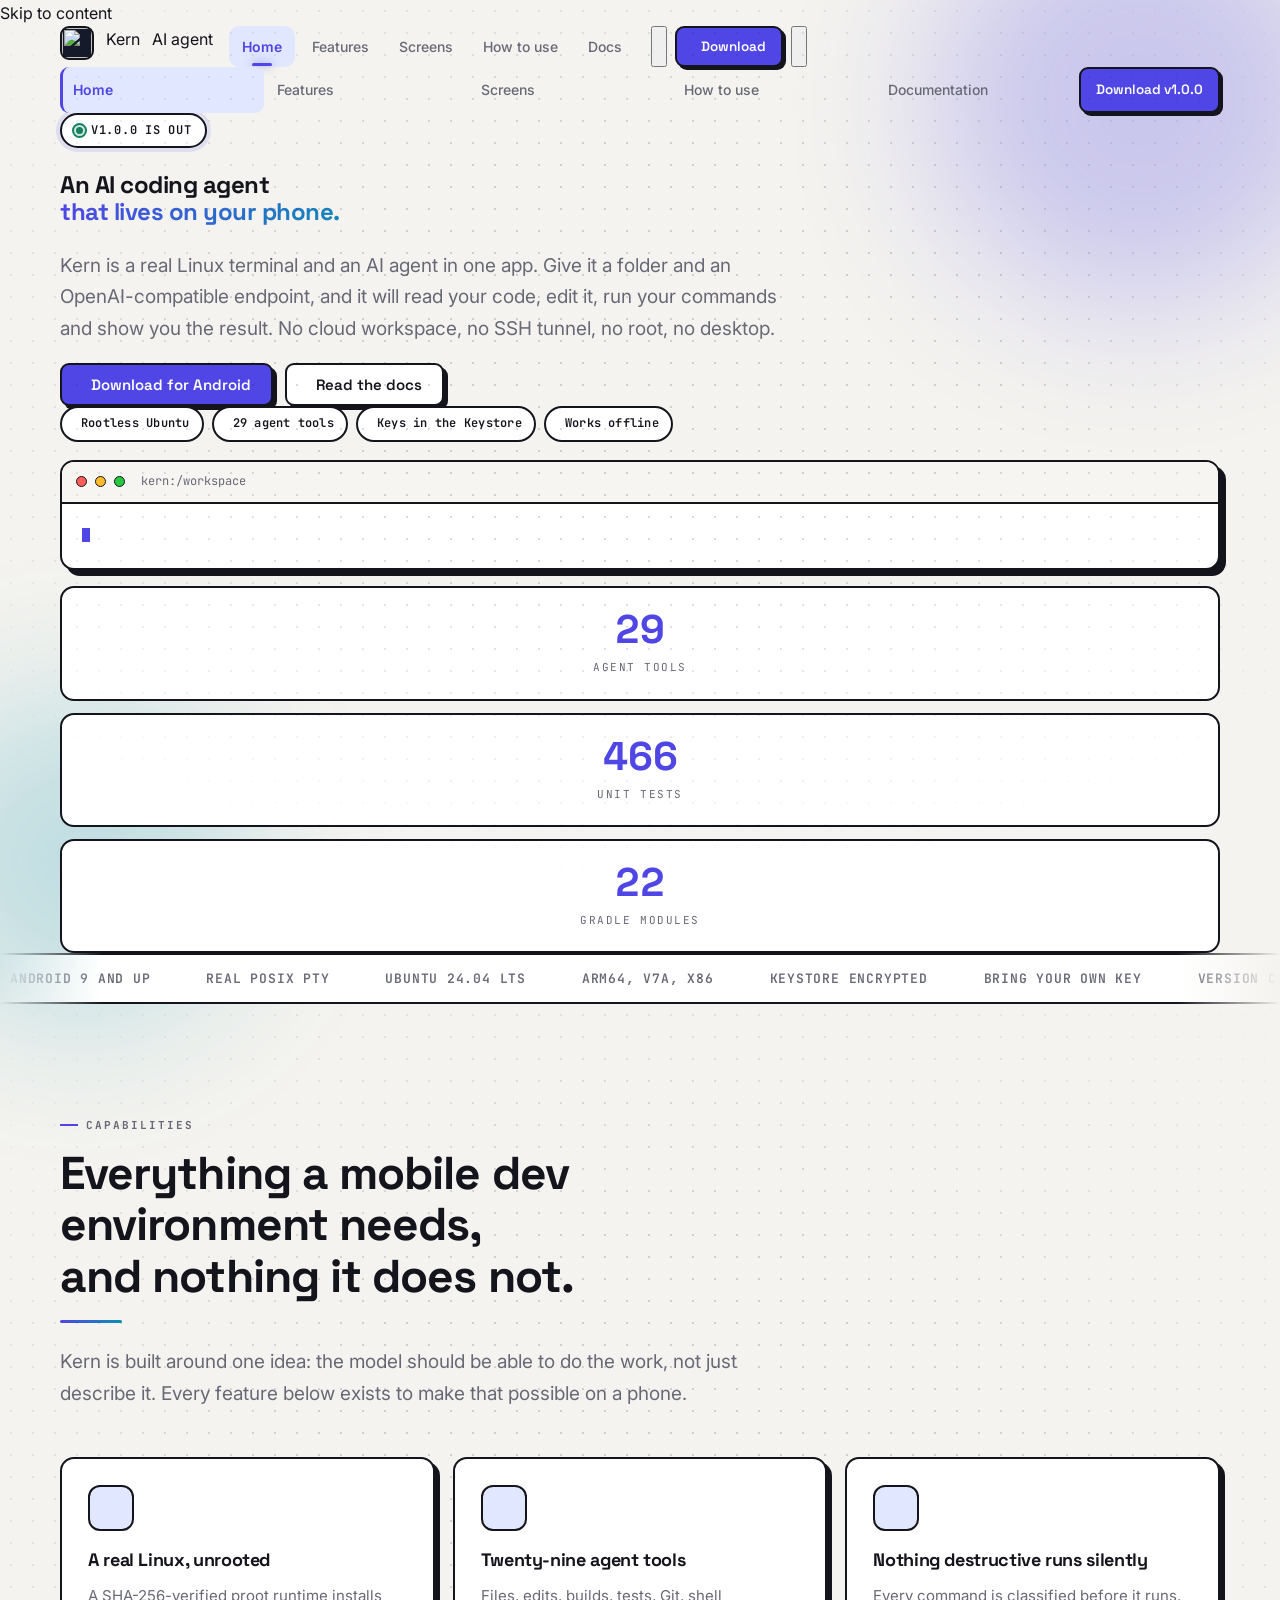
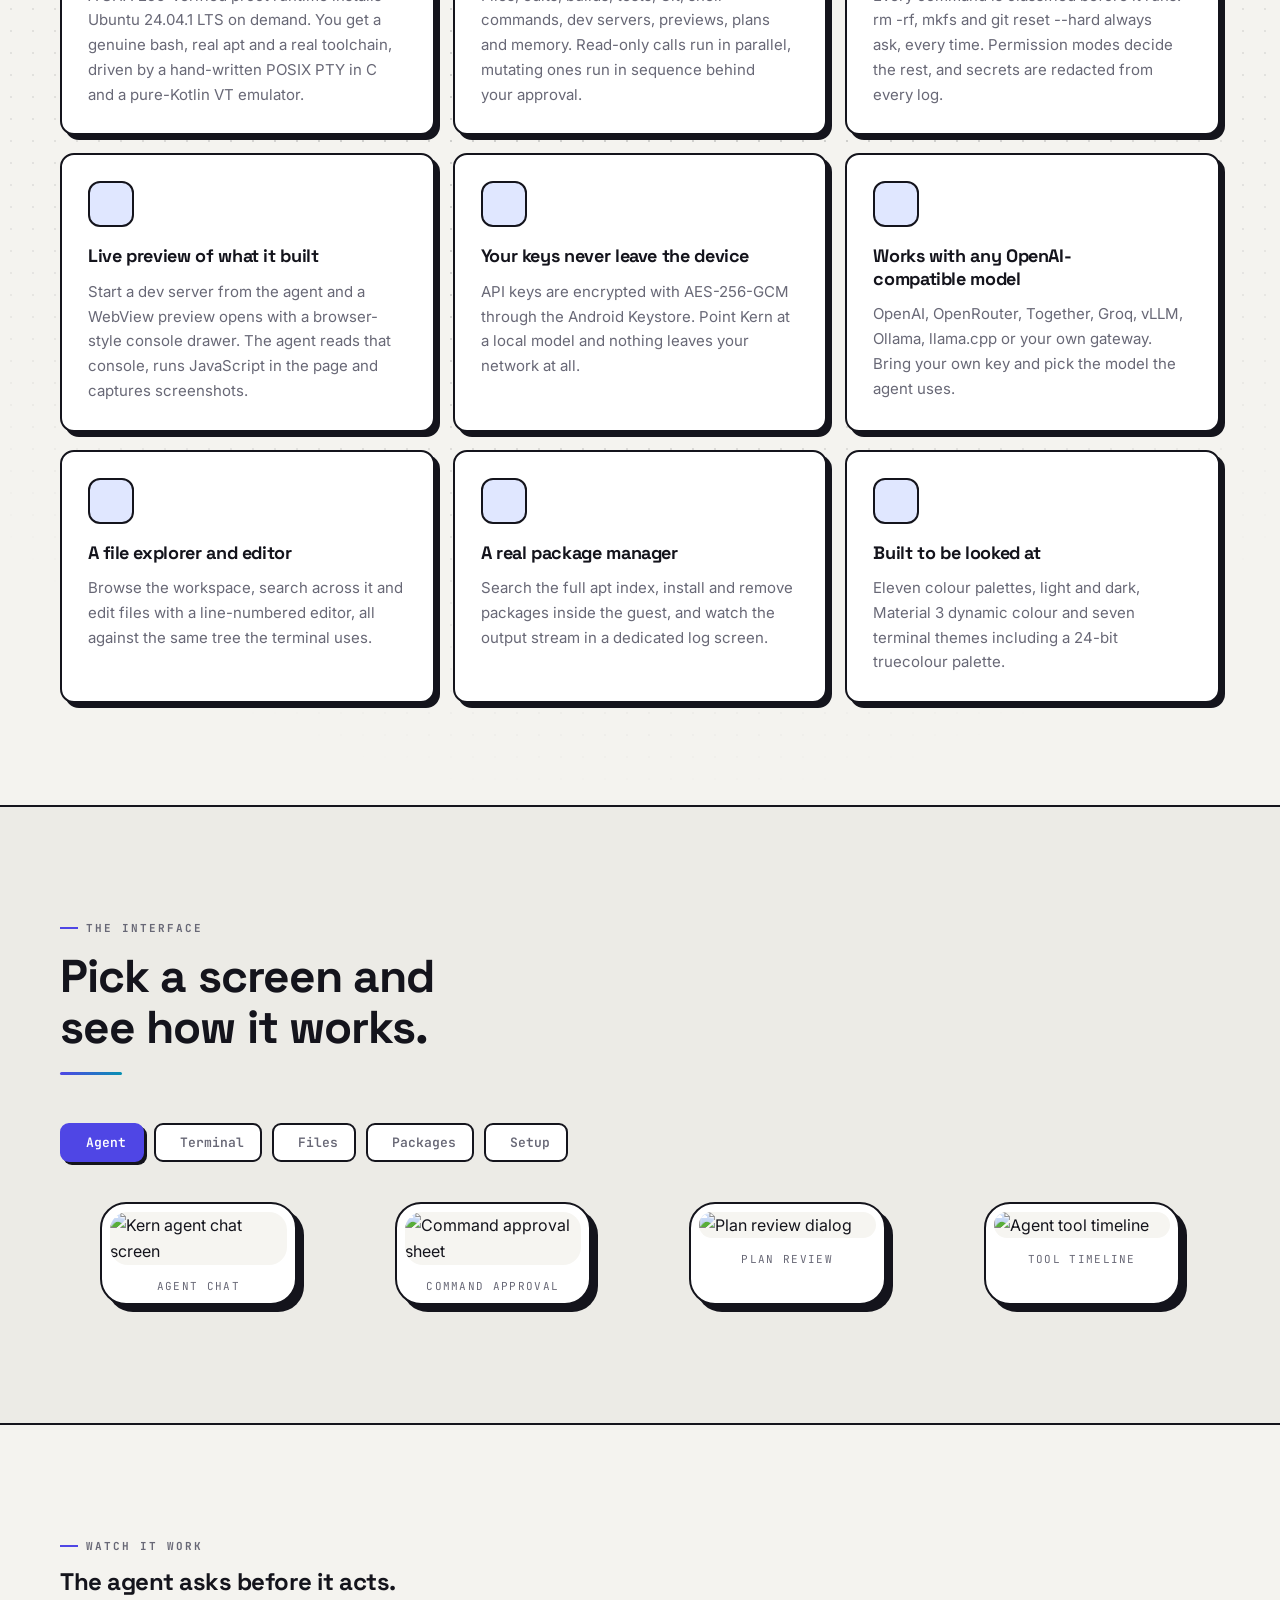
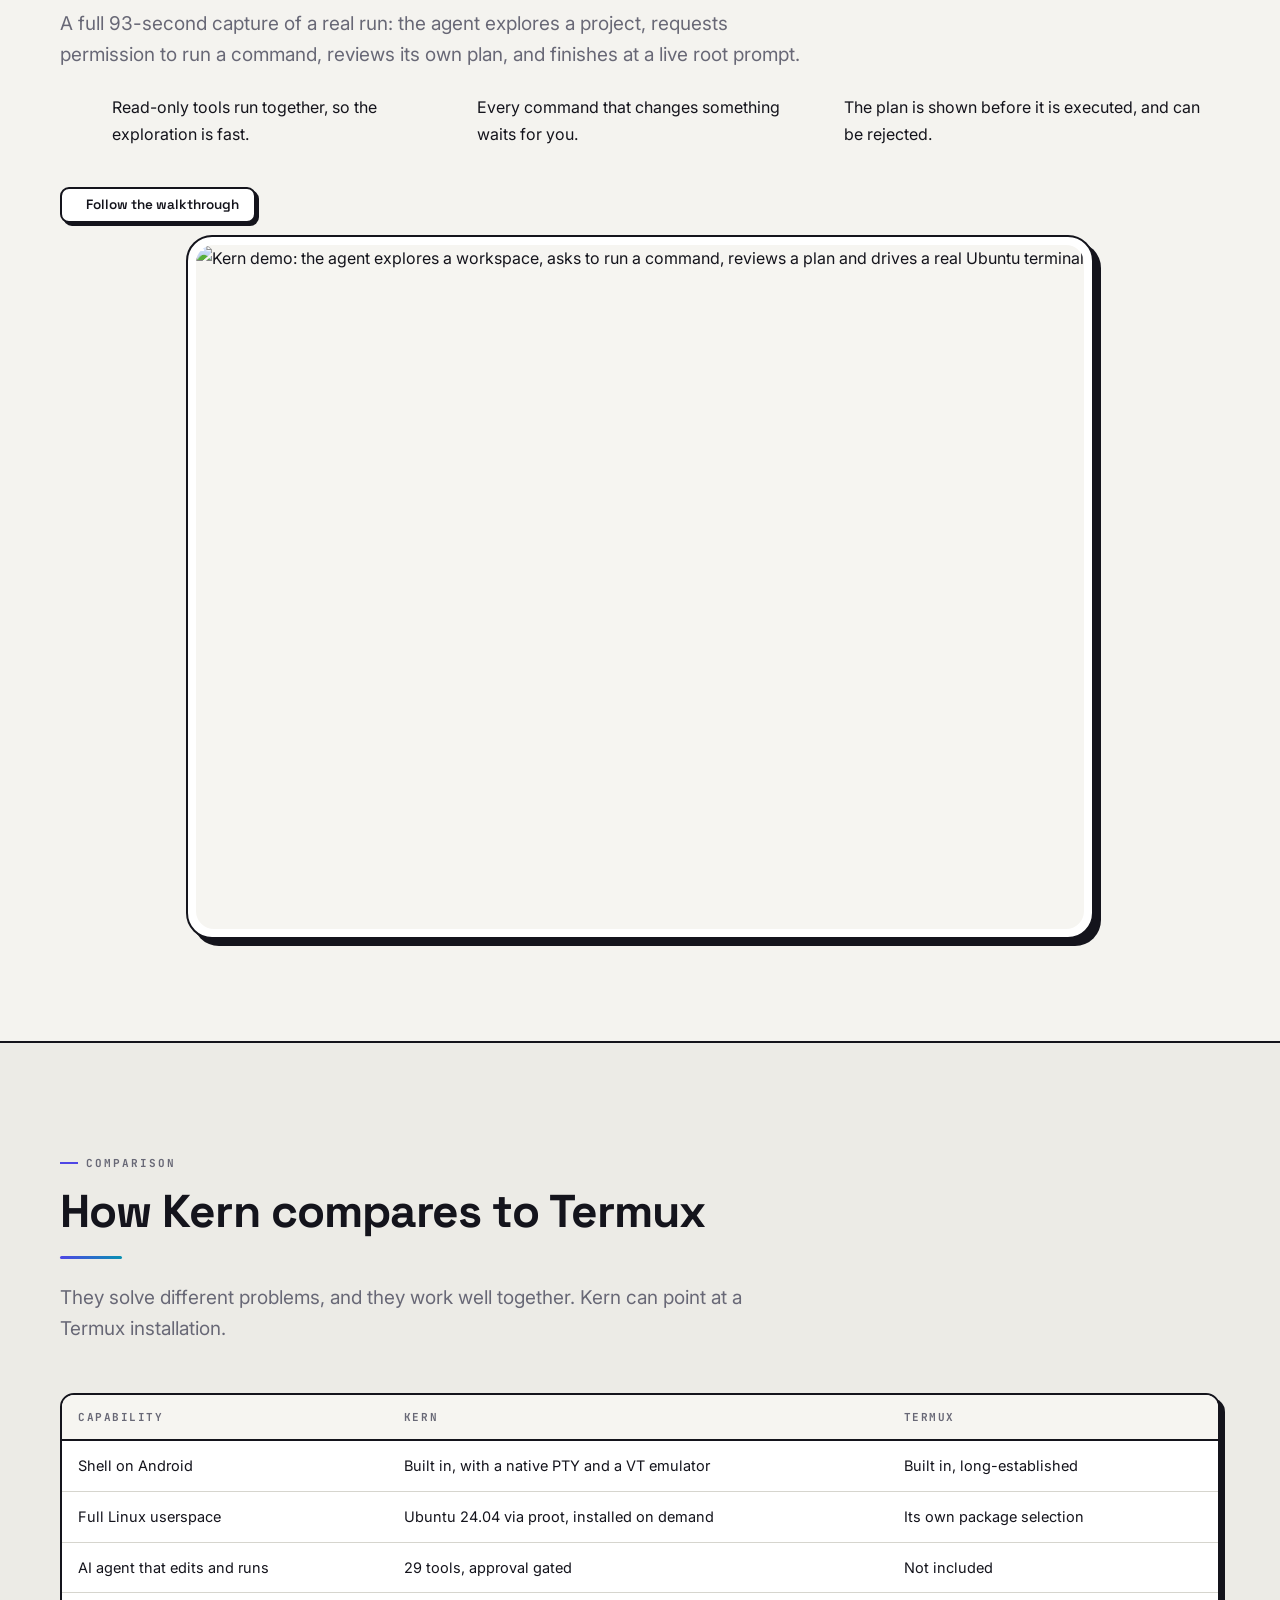
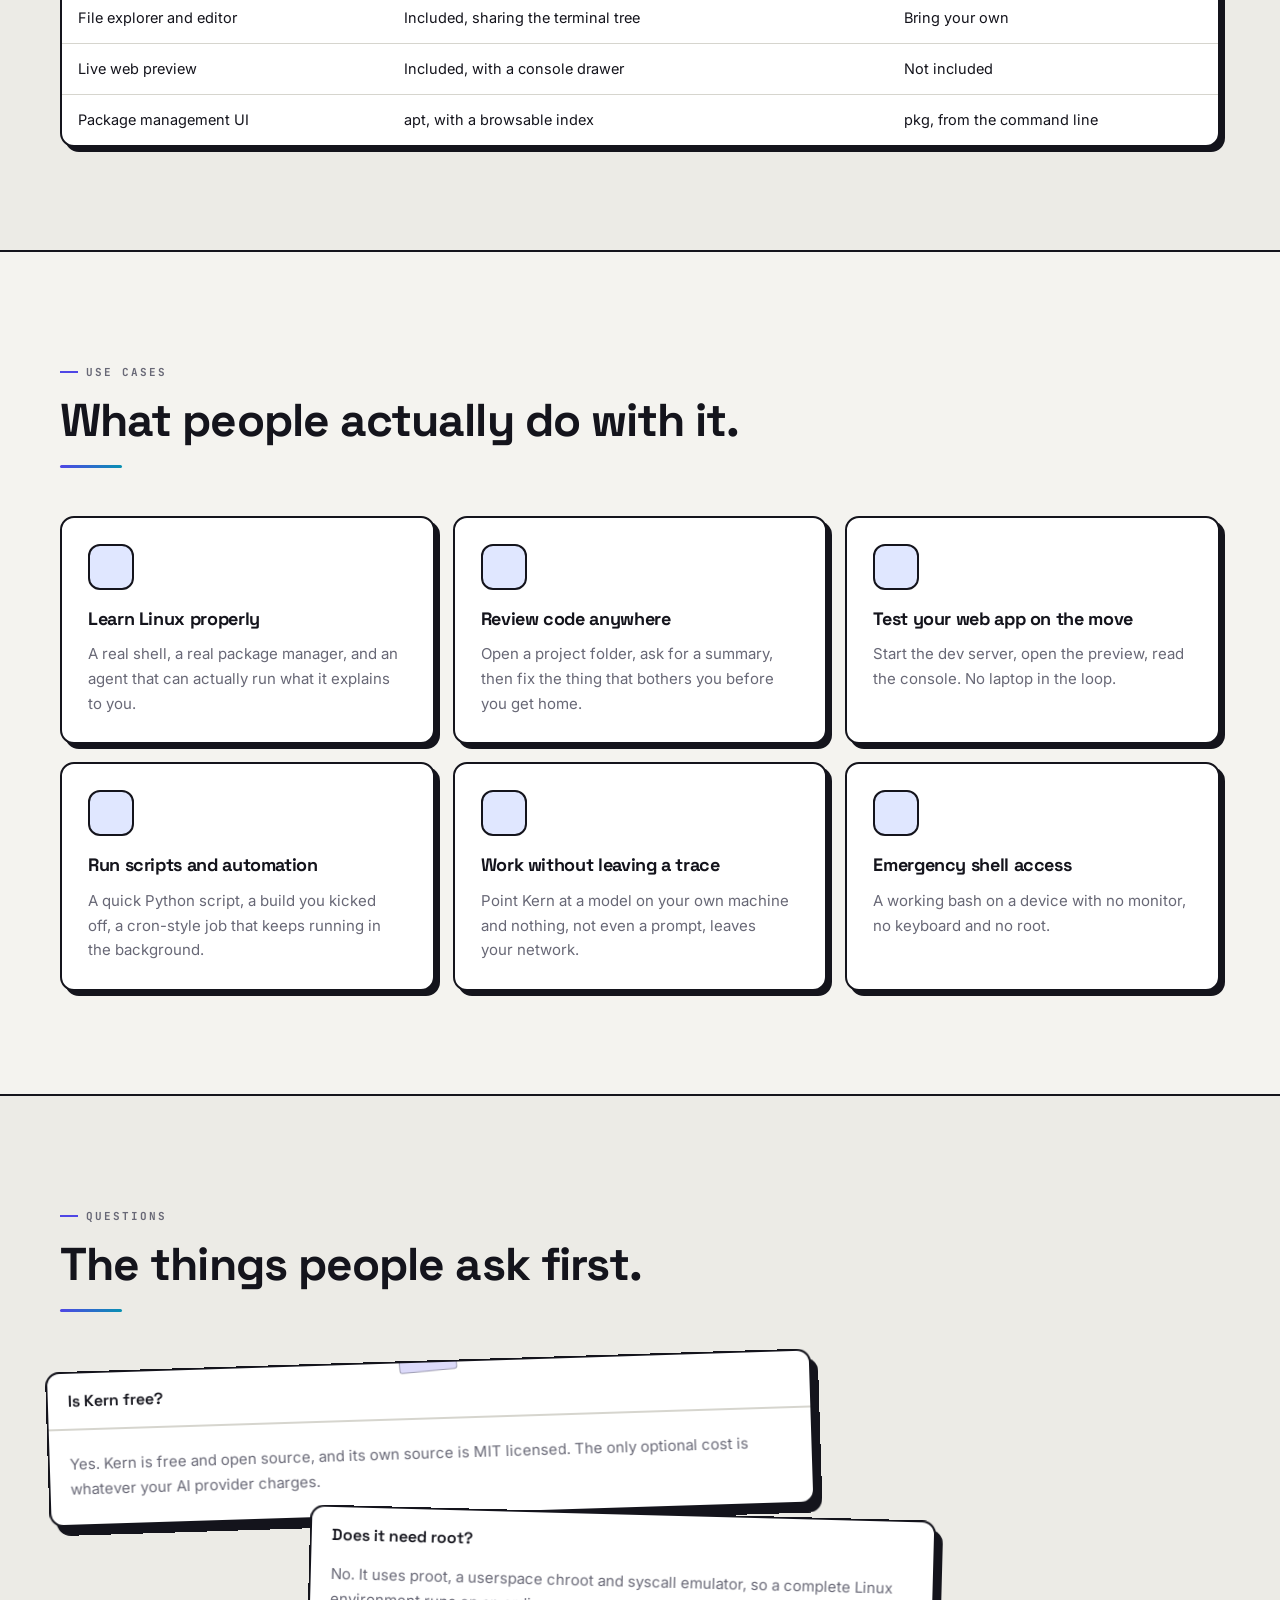
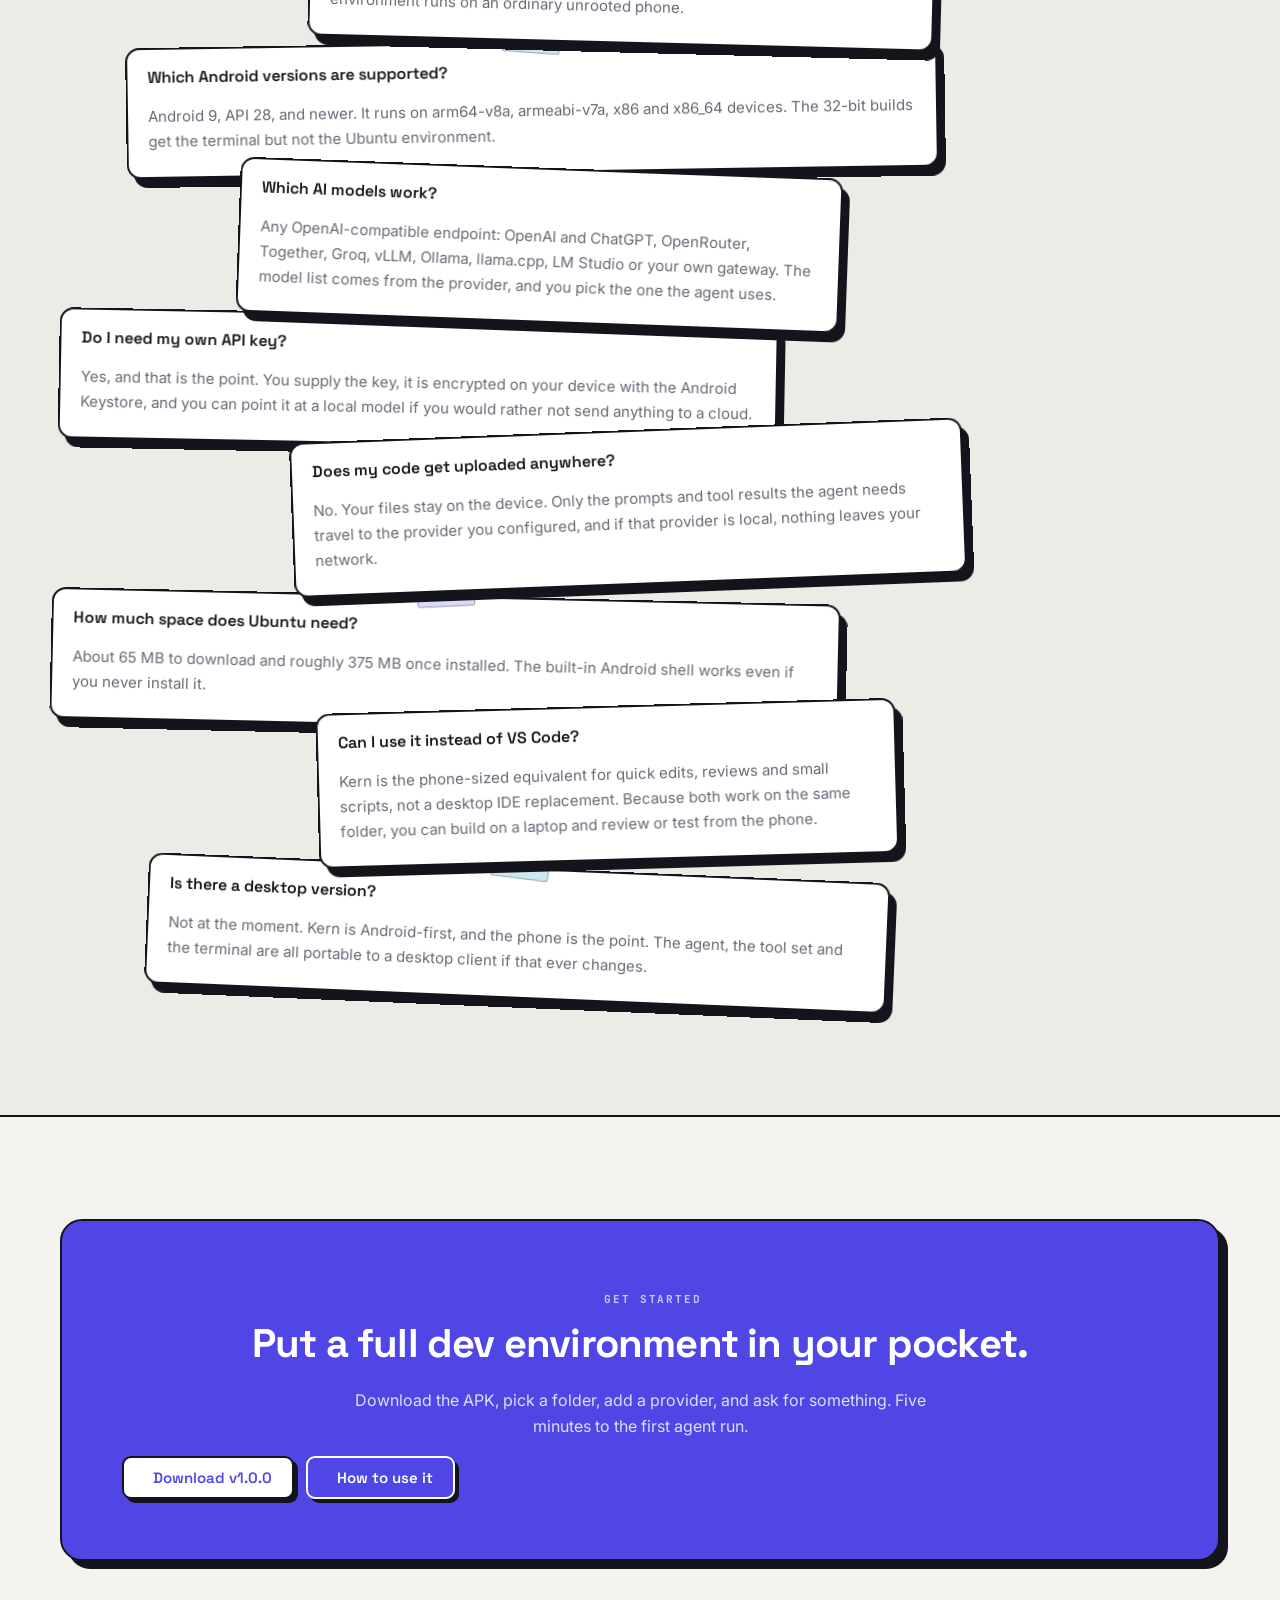
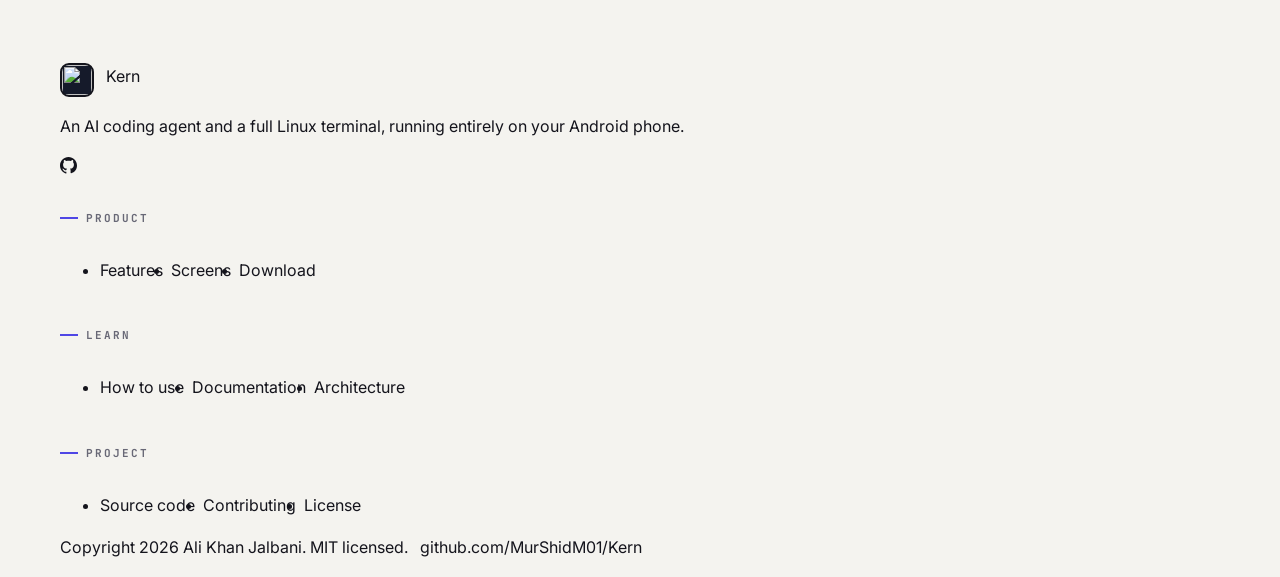
==== commit 5cf5f3cb: "feat(web): add a themed active indicator to the navigation The active page now reads as active rathe" ====
--- a/web/index.html
+++ b/web/index.html
@@ -87,11 +87,11 @@
     </a>
 
     <div class="hidden items-center gap-1 lg:flex">
-      <a href="index.html" class="rounded-lg px-3 py-2 text-[14px] font-semibold text-ink transition-colors hover:bg-surface-2" aria-current="page">Home</a>
-      <a href="index.html#features" class="rounded-lg px-3 py-2 text-[14px] font-medium text-muted transition-colors hover:bg-surface-2 hover:text-ink">Features</a>
-      <a href="index.html#screens" class="rounded-lg px-3 py-2 text-[14px] font-medium text-muted transition-colors hover:bg-surface-2 hover:text-ink">Screens</a>
-      <a href="how-to.html" class="rounded-lg px-3 py-2 text-[14px] font-medium text-muted transition-colors hover:bg-surface-2 hover:text-ink">How to use</a>
-      <a href="docs.html" class="rounded-lg px-3 py-2 text-[14px] font-medium text-muted transition-colors hover:bg-surface-2 hover:text-ink">Docs</a>
+      <a href="index.html" class="navlink" aria-current="page">Home</a>
+      <a href="index.html#features" class="navlink">Features</a>
+      <a href="index.html#screens" class="navlink">Screens</a>
+      <a href="how-to.html" class="navlink">How to use</a>
+      <a href="docs.html" class="navlink">Docs</a>
     </div>
 
     <div class="flex items-center gap-2">
@@ -117,11 +117,11 @@
 
   <div data-nav-panel class="hidden border-t-2 border-line bg-surface lg:hidden">
     <div class="shell flex flex-col gap-1 py-4">
-      <a href="index.html" class="rounded-lg px-3 py-2 font-medium text-muted hover:bg-surface-2 hover:text-ink">Home</a>
-      <a href="index.html#features" class="rounded-lg px-3 py-2 font-medium text-muted hover:bg-surface-2 hover:text-ink">Features</a>
-      <a href="index.html#screens" class="rounded-lg px-3 py-2 font-medium text-muted hover:bg-surface-2 hover:text-ink">Screens</a>
-      <a href="how-to.html" class="rounded-lg px-3 py-2 font-medium text-muted hover:bg-surface-2 hover:text-ink">How to use</a>
-      <a href="docs.html" class="rounded-lg px-3 py-2 font-medium text-muted hover:bg-surface-2 hover:text-ink">Documentation</a>
+      <a href="index.html" class="navlink navlink--row" aria-current="page">Home</a>
+      <a href="index.html#features" class="navlink navlink--row">Features</a>
+      <a href="index.html#screens" class="navlink navlink--row">Screens</a>
+      <a href="how-to.html" class="navlink navlink--row">How to use</a>
+      <a href="docs.html" class="navlink navlink--row">Documentation</a>
       <a href="https://github.com/MurShidM01/Kern/releases/tag/v1.0.0%2B1" target="_blank" rel="noopener"
         class="btn btn--primary btn--sm mt-3">Download v1.0.0</a>
     </div>
--- a/web/css/theme.css
+++ b/web/css/theme.css
@@ -329,6 +329,75 @@
 .btn svg {
   width: 17px;
   height: 17px;
+}
+
+/* --------------------------------------------------------------------------
+   4b. Navigation links
+   --------------------------------------------------------------------------
+   The active page is marked with an accent underline that grows in, and a
+   tinted pill behind it. The colour comes from the theme tokens, so it
+   follows the light and dark palettes.
+   -------------------------------------------------------------------------- */
+.navlink {
+  position: relative;
+  display: inline-flex;
+  align-items: center;
+  padding: 9px 13px;
+  border-radius: 10px;
+  font-size: 14px;
+  font-weight: 500;
+  color: rgb(var(--muted));
+  white-space: nowrap;
+  transition: color 0.18s var(--ease), background-color 0.18s var(--ease);
+}
+
+.navlink:hover {
+  color: rgb(var(--ink));
+  background: rgb(var(--surface-2));
+}
+
+/* The indicator itself. */
+.navlink::after {
+  content: "";
+  position: absolute;
+  left: 50%;
+  bottom: 1px;
+  width: 0;
+  height: 3px;
+  border-radius: 999px;
+  background: rgb(var(--accent));
+  box-shadow: 0 0 10px rgb(var(--accent) / 0.6);
+  transform: translateX(-50%);
+  transition: width 0.3s var(--ease);
+}
+
+.navlink[aria-current="page"] {
+  color: rgb(var(--accent));
+  font-weight: 600;
+  background: rgb(var(--accent-soft));
+}
+
+.navlink[aria-current="page"]::after {
+  width: 20px;
+}
+
+/* The row variant is used in the mobile drawer, where a bar on the
+   leading edge reads better than an underline. */
+.navlink--row {
+  width: 100%;
+  border-radius: 9px;
+  padding: 11px 13px;
+  font-weight: 500;
+}
+
+.navlink--row::after {
+  display: none;
+}
+
+.navlink--row[aria-current="page"] {
+  border-left: 3px solid rgb(var(--accent));
+  padding-left: 10px;
+  background: rgb(var(--accent-soft));
 }
 
 /* --------------------------------------------------------------------------
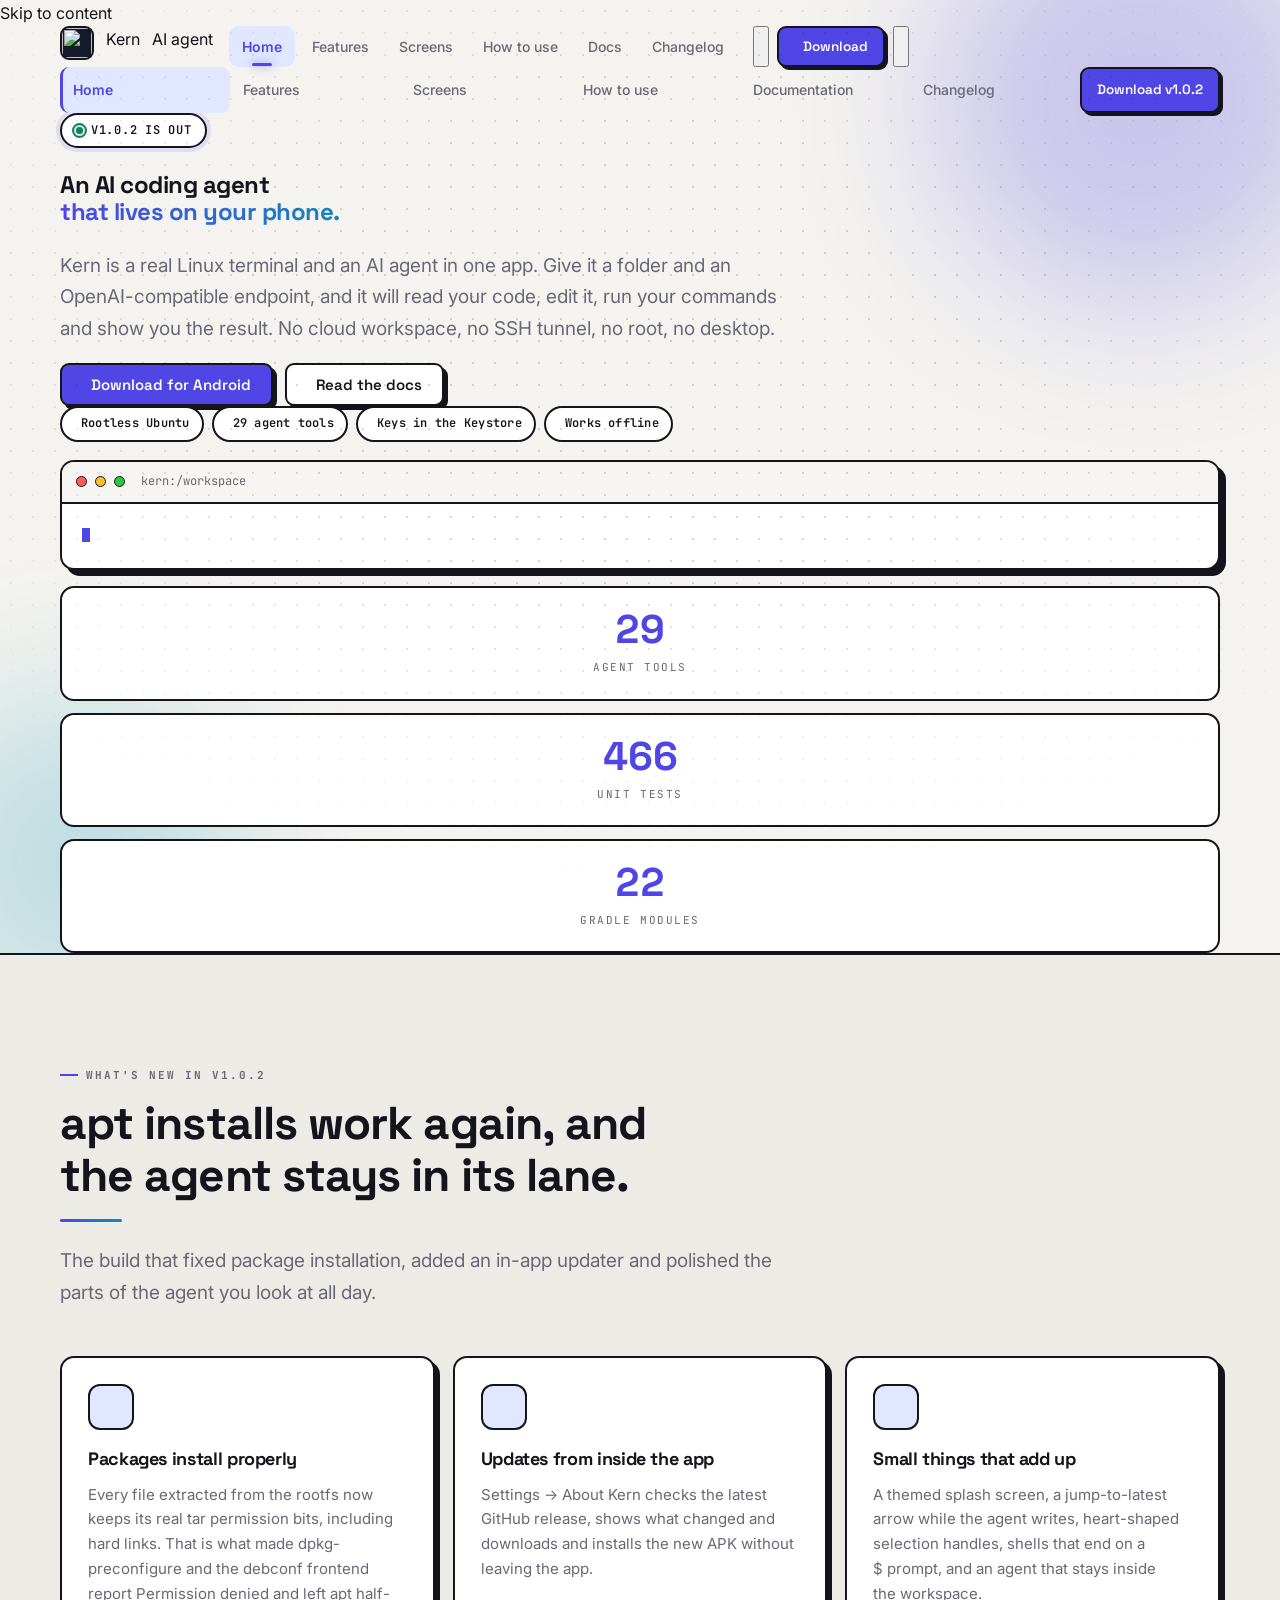
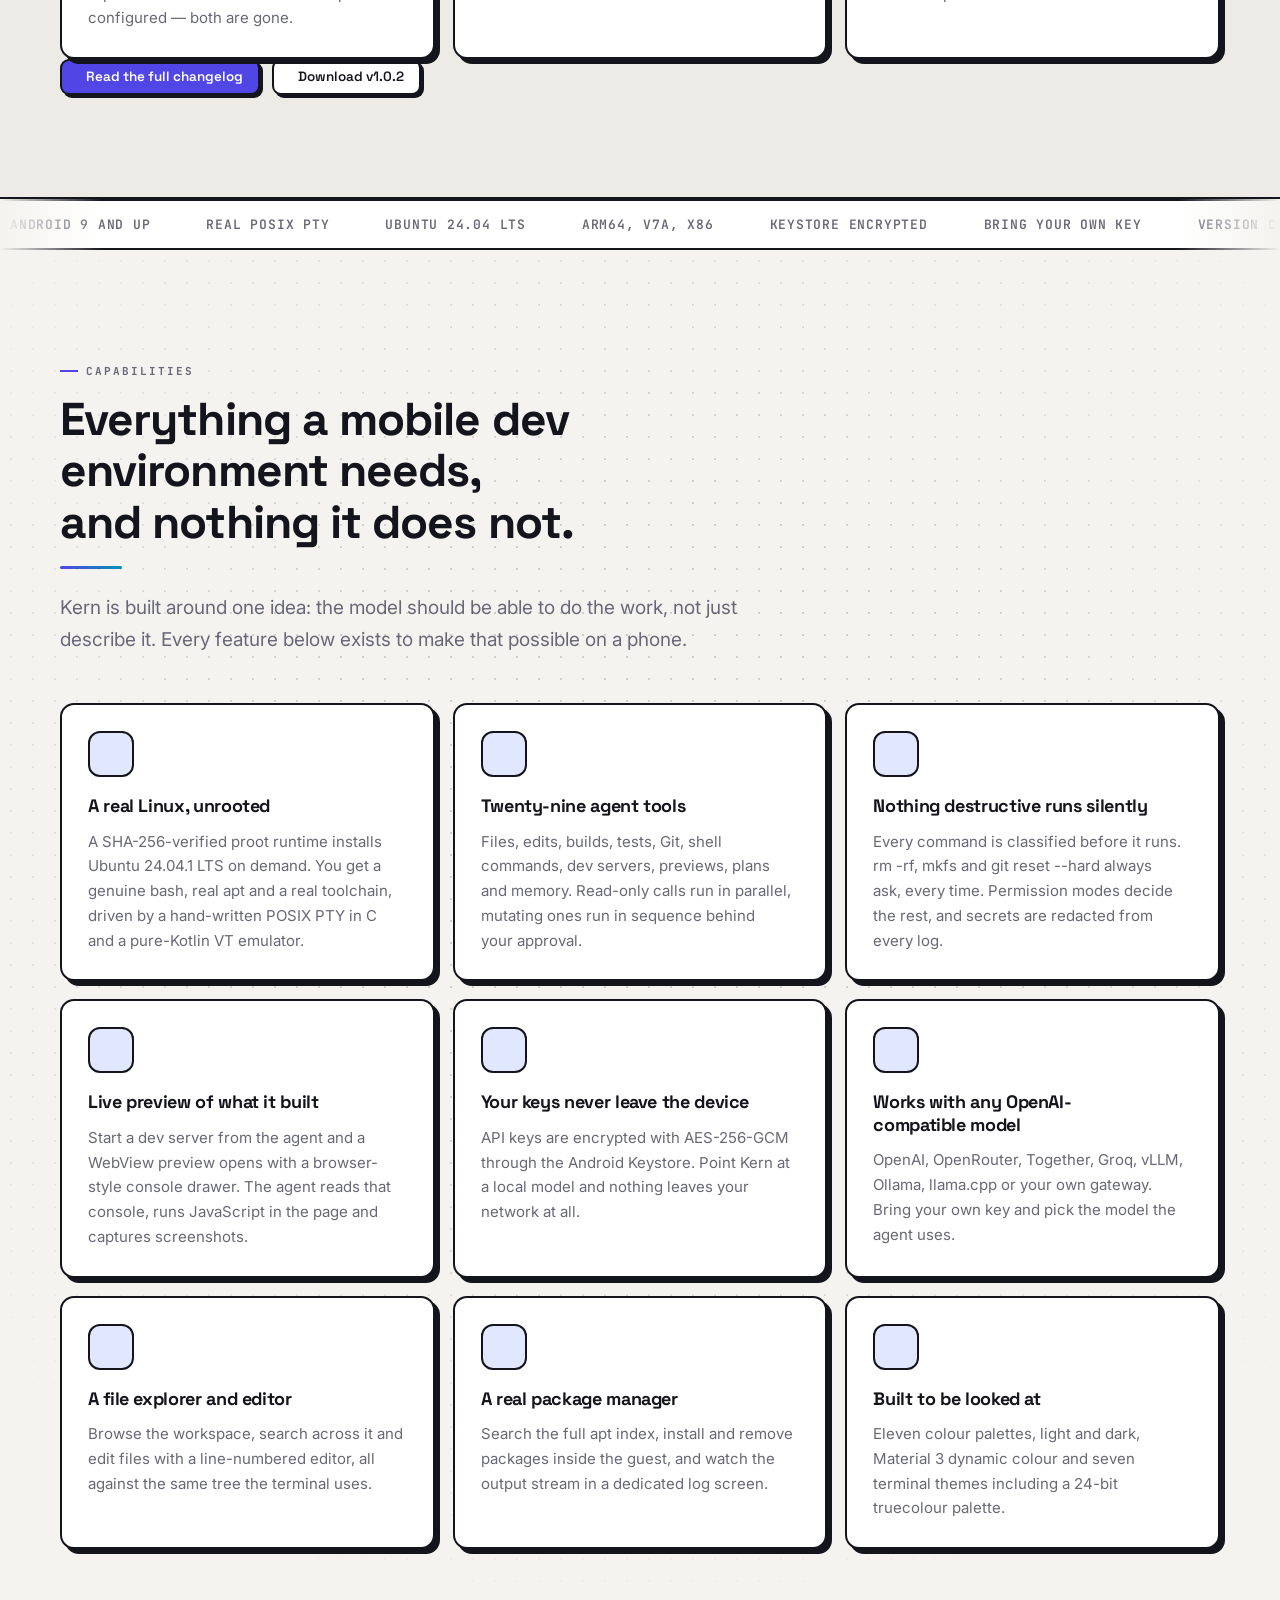
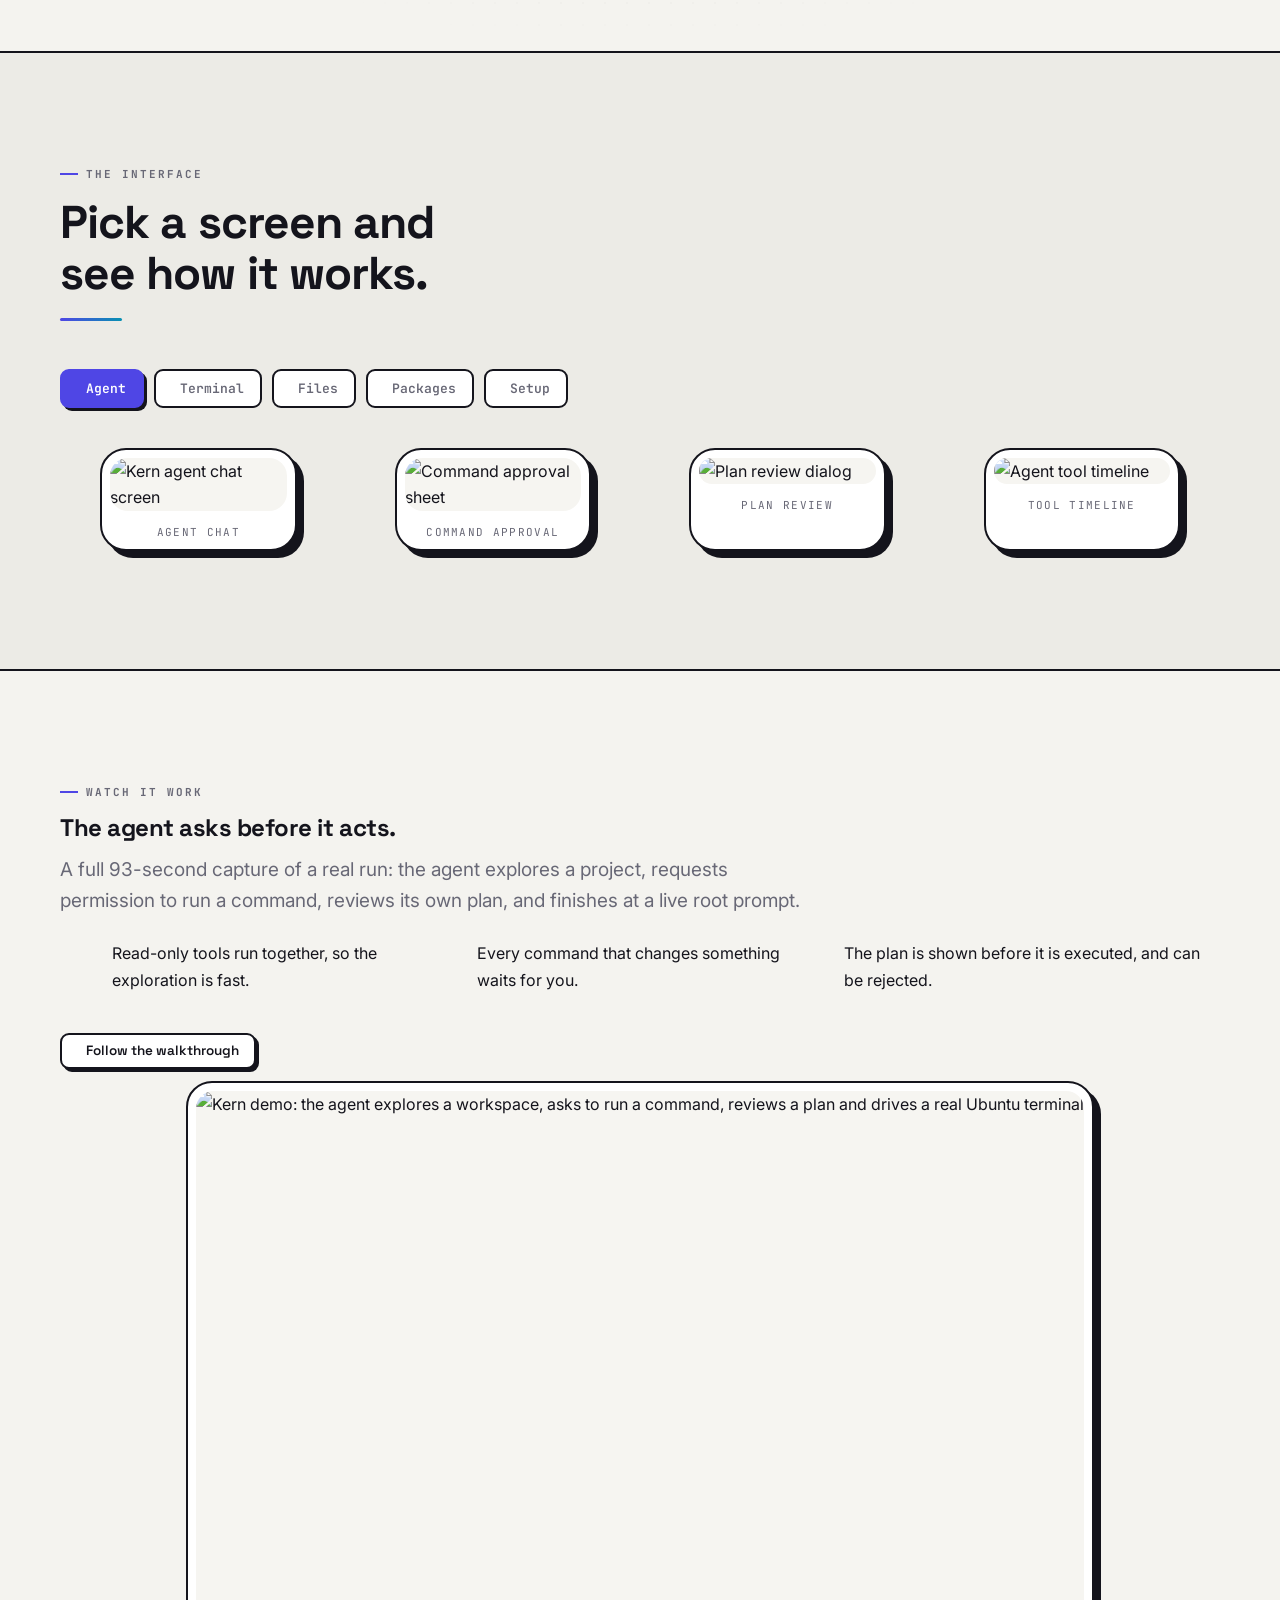
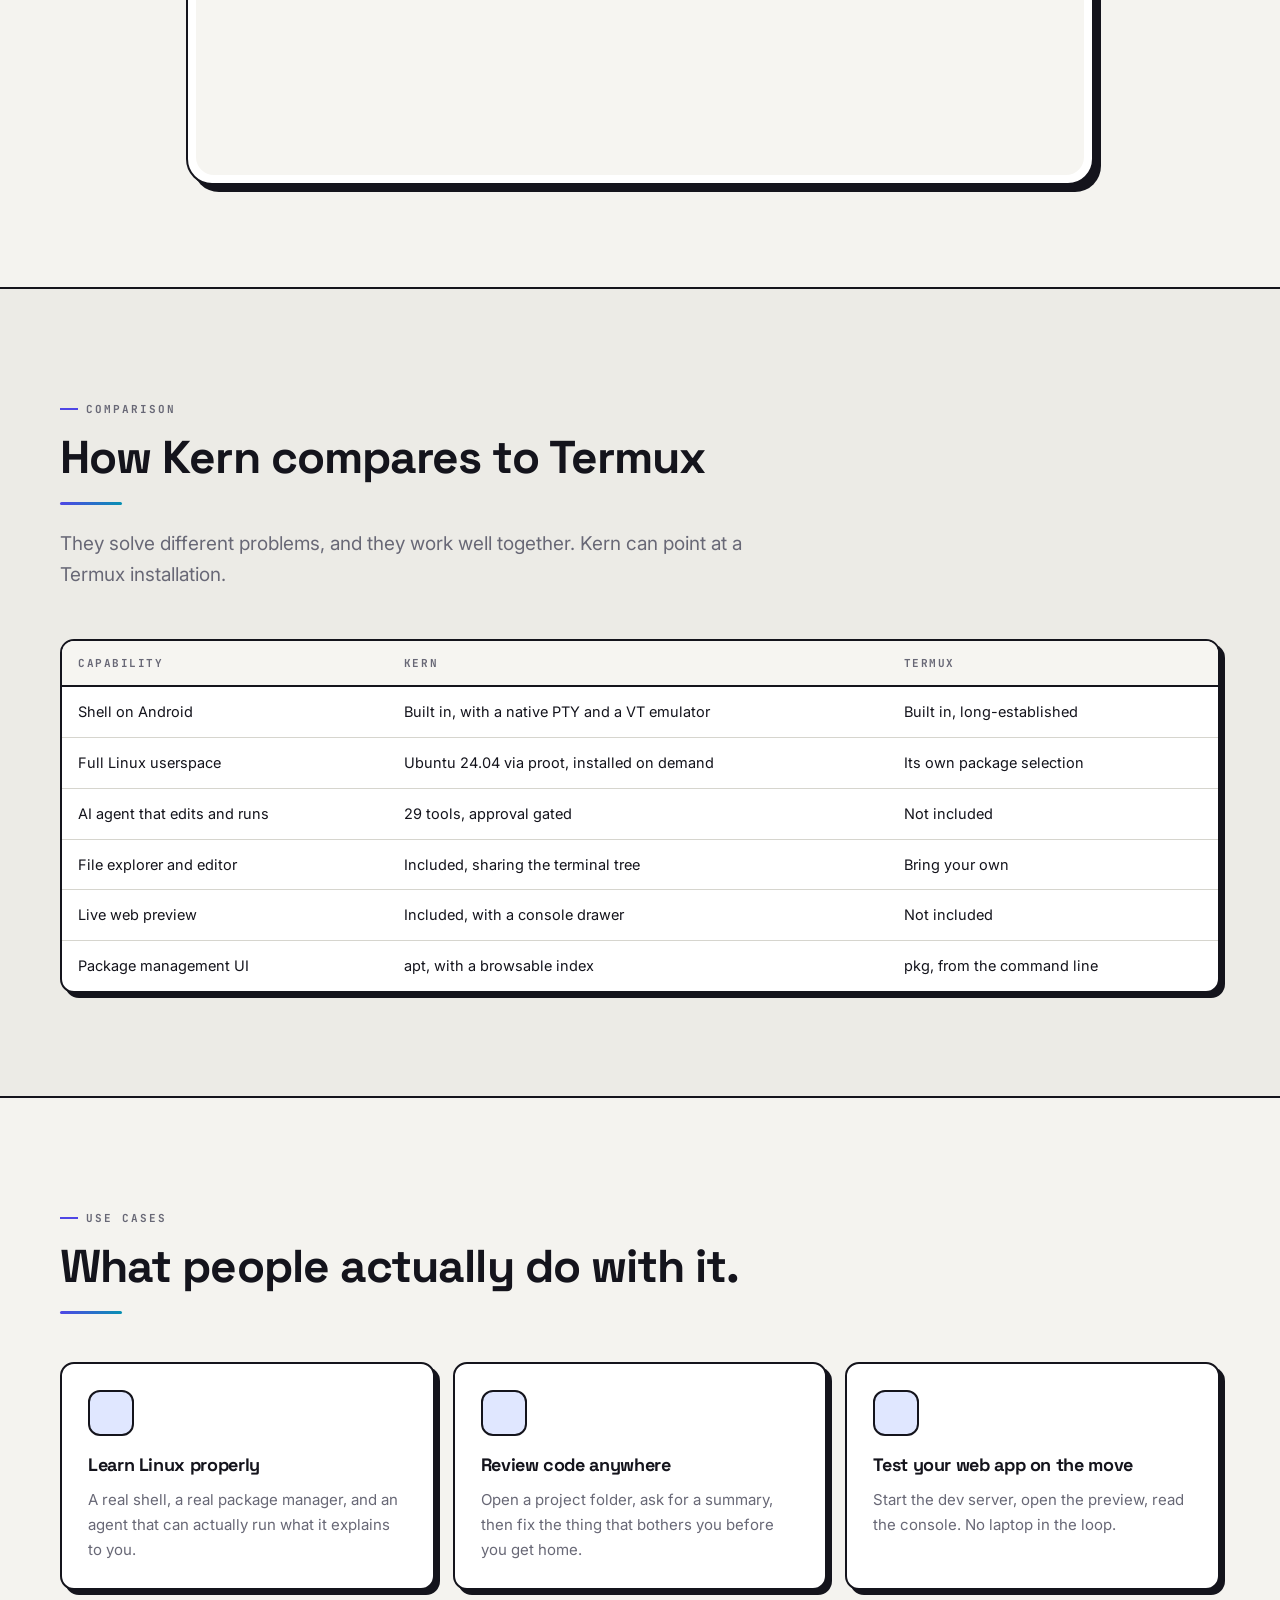
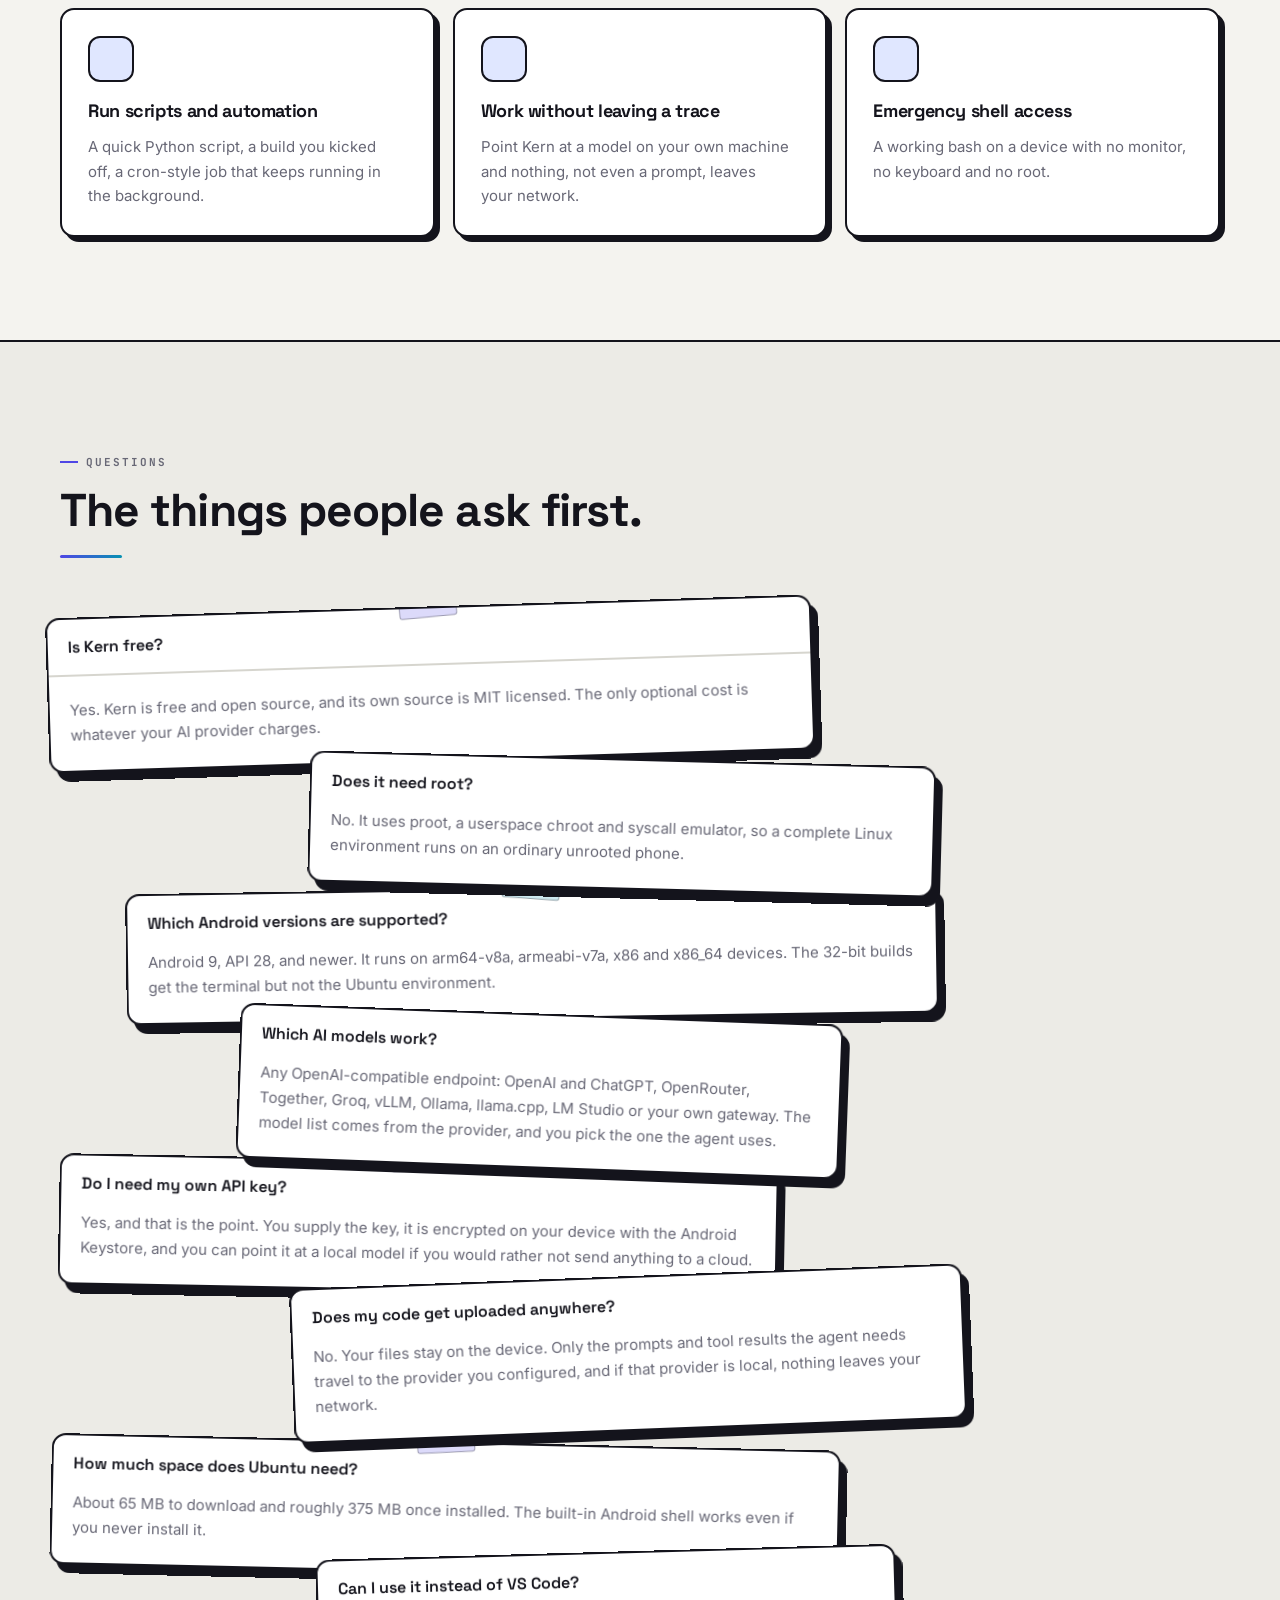
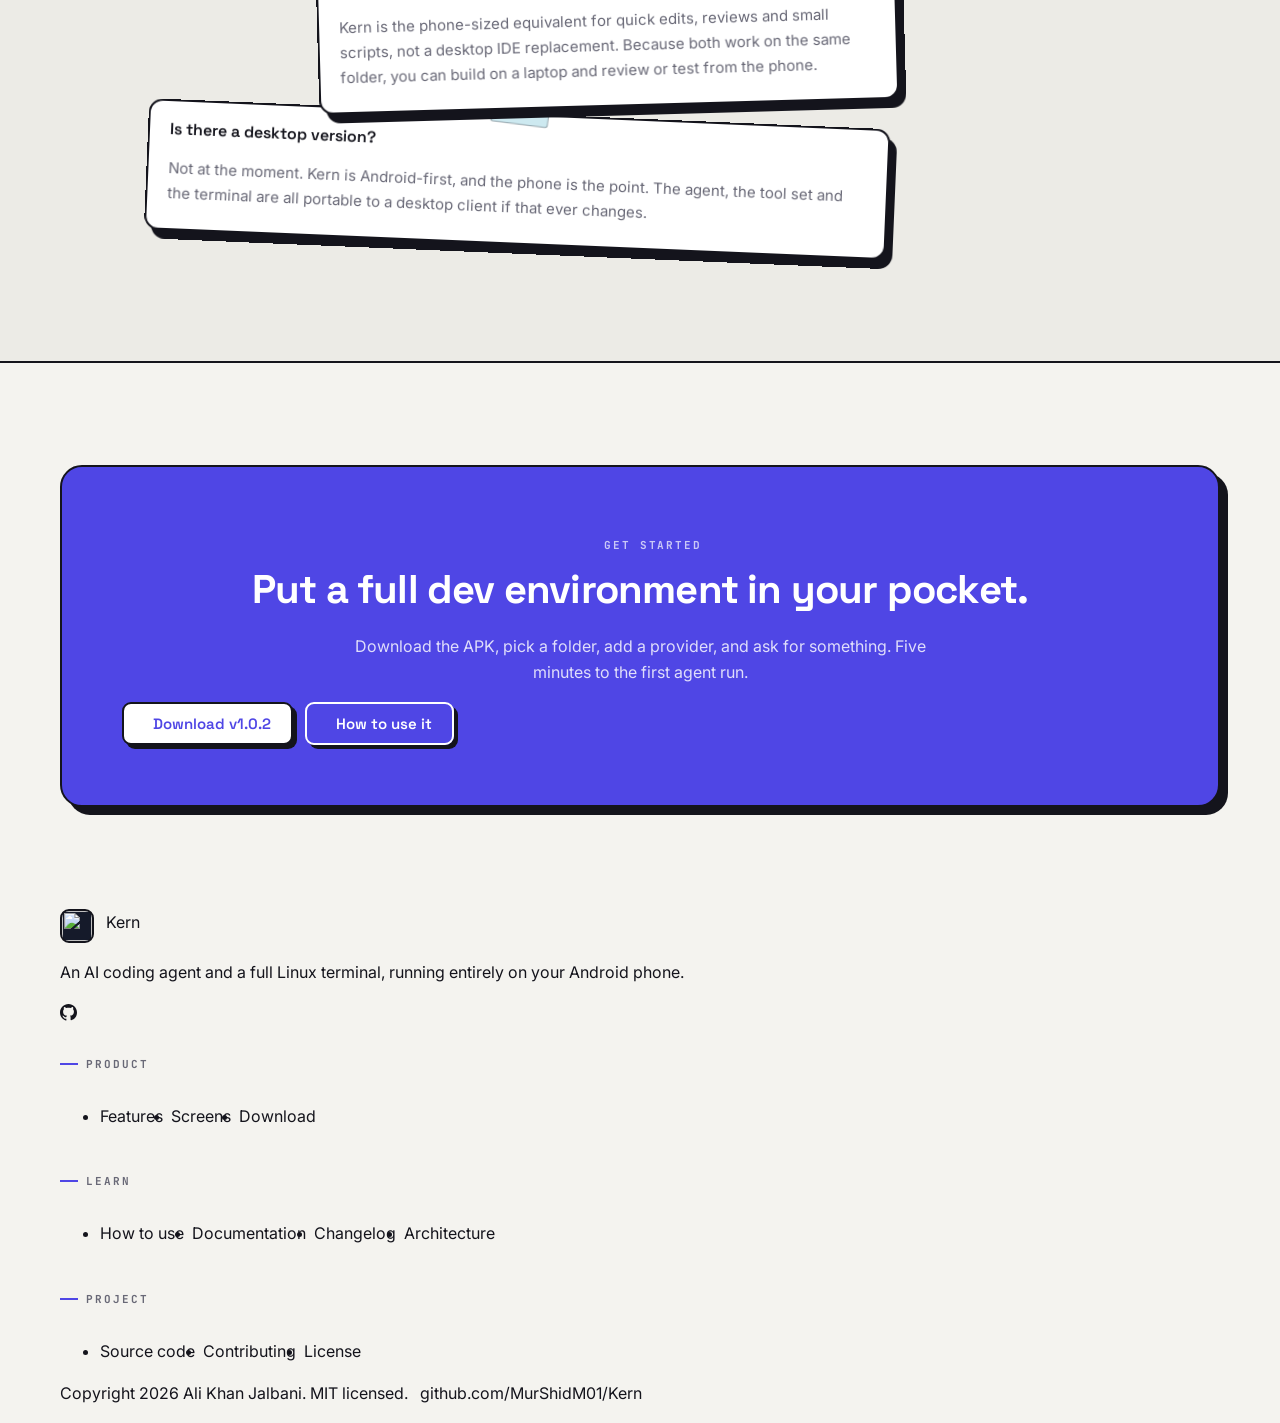
==== commit 7400f8f3: "docs(web): add a changelog and bring the site up to 1.0.2 The changelog page documents every release" ====
--- a/web/index.html
+++ b/web/index.html
@@ -92,6 +92,7 @@
       <a href="index.html#screens" class="navlink">Screens</a>
       <a href="how-to.html" class="navlink">How to use</a>
       <a href="docs.html" class="navlink">Docs</a>
+      <a href="changelog.html" class="navlink">Changelog</a>
     </div>
 
     <div class="flex items-center gap-2">
@@ -101,7 +102,7 @@
         <i data-icon="moon" data-lucide="moon" class="h-[18px] w-[18px]"></i>
       </button>
 
-      <a href="https://github.com/MurShidM01/Kern/releases/tag/v1.0.0%2B1" target="_blank" rel="noopener"
+      <a href="https://github.com/MurShidM01/Kern/releases/tag/v1.0.2%2B261029" target="_blank" rel="noopener"
         class="hidden sm:inline-flex btn btn--primary btn--sm">
         <i data-lucide="download"></i>
         Download
@@ -122,8 +123,9 @@
       <a href="index.html#screens" class="navlink navlink--row">Screens</a>
       <a href="how-to.html" class="navlink navlink--row">How to use</a>
       <a href="docs.html" class="navlink navlink--row">Documentation</a>
-      <a href="https://github.com/MurShidM01/Kern/releases/tag/v1.0.0%2B1" target="_blank" rel="noopener"
-        class="btn btn--primary btn--sm mt-3">Download v1.0.0</a>
+      <a href="changelog.html" class="navlink navlink--row">Changelog</a>
+      <a href="https://github.com/MurShidM01/Kern/releases/tag/v1.0.2%2B261029" target="_blank" rel="noopener"
+        class="btn btn--primary btn--sm mt-3">Download v1.0.2</a>
     </div>
   </div>
 </header>
@@ -139,7 +141,7 @@
     <div>
       <span class="badge halo">
         <span class="badge__dot pulse"></span>
-        v1.0.0 is out
+        v1.0.2 is out
       </span>
 
       <h1 class="mt-6 text-[clamp(34px,6.2vw,62px)]">
@@ -154,7 +156,7 @@
       </p>
 
       <div class="mt-8 flex flex-wrap gap-3">
-        <a href="https://github.com/MurShidM01/Kern/releases/tag/v1.0.0%2B1" target="_blank" rel="noopener" class="btn btn--primary">
+        <a href="https://github.com/MurShidM01/Kern/releases/tag/v1.0.2%2B261029" target="_blank" rel="noopener" class="btn btn--primary">
           <i data-lucide="download"></i>
           Download for Android
         </a>
@@ -216,6 +218,62 @@
           <div class="stat__label">Gradle modules</div>
         </div>
       </div>
+    </div>
+  </div>
+</section>
+
+<!-- ============================ WHAT'S NEW ============================ -->
+<section id="whats-new" class="section section--alt">
+  <div class="shell">
+    <div class="section-head">
+      <p class="label">What's new in v1.0.2</p>
+      <h2>apt installs work again, and the agent stays in its lane.</h2>
+      <p class="lede">
+        The build that fixed package installation, added an in-app updater and polished the parts of
+        the agent you look at all day.
+      </p>
+    </div>
+
+    <div class="grid g-3">
+      <article class="card reveal">
+        <div class="card__icon"><i data-lucide="package-check"></i></div>
+        <h3>Packages install properly</h3>
+        <p>
+          Every file extracted from the rootfs now keeps its real tar permission bits, including
+          hard links. That is what made dpkg-preconfigure and the debconf frontend report
+          Permission denied and left apt half-configured — both are gone.
+        </p>
+      </article>
+
+      <article class="card reveal" data-reveal-delay="70">
+        <div class="card__icon"><i data-lucide="refresh-cw"></i></div>
+        <h3>Updates from inside the app</h3>
+        <p>
+          Settings → About Kern checks the latest GitHub release, shows what changed and downloads
+          and installs the new APK without leaving the app.
+        </p>
+      </article>
+
+      <article class="card reveal" data-reveal-delay="140">
+        <div class="card__icon"><i data-lucide="heart"></i></div>
+        <h3>Small things that add up</h3>
+        <p>
+          A themed splash screen, a jump-to-latest arrow while the agent writes, heart-shaped
+          selection handles, shells that end on a $ prompt, and an agent that stays inside the
+          workspace.
+        </p>
+      </article>
+    </div>
+
+    <div class="mt-8 flex flex-wrap gap-3">
+      <a href="changelog.html" class="btn btn--primary btn--sm">
+        <i data-lucide="list-checks"></i>
+        Read the full changelog
+      </a>
+      <a href="https://github.com/MurShidM01/Kern/releases/tag/v1.0.2%2B261029" target="_blank" rel="noopener" class="btn btn--ghost btn--sm">
+        <i data-lucide="download"></i>
+        Download v1.0.2
+      </a>
     </div>
   </div>
 </section>
@@ -626,9 +684,9 @@
         first agent run.
       </p>
       <div class="mt-7 flex flex-wrap justify-center gap-3">
-        <a href="https://github.com/MurShidM01/Kern/releases/tag/v1.0.0%2B1" target="_blank" rel="noopener" class="btn btn--ghost">
+        <a href="https://github.com/MurShidM01/Kern/releases/tag/v1.0.2%2B261029" target="_blank" rel="noopener" class="btn btn--ghost">
           <i data-lucide="download"></i>
-          Download v1.0.0
+          Download v1.0.2
         </a>
         <a href="how-to.html" class="btn" style="--btn-fg:rgb(var(--on-accent));--btn-bg:transparent;border-color:rgb(var(--on-accent))">
           <i data-lucide="rocket"></i>
@@ -679,6 +737,7 @@
       <ul class="flex flex-col gap-2 text-[14px] text-muted">
         <li><a class="transition-colors hover:text-ink" href="how-to.html">How to use</a></li>
         <li><a class="transition-colors hover:text-ink" href="docs.html">Documentation</a></li>
+        <li><a class="transition-colors hover:text-ink" href="changelog.html">Changelog</a></li>
         <li><a class="transition-colors hover:text-ink" href="docs.html#architecture">Architecture</a></li>
       </ul>
     </div>
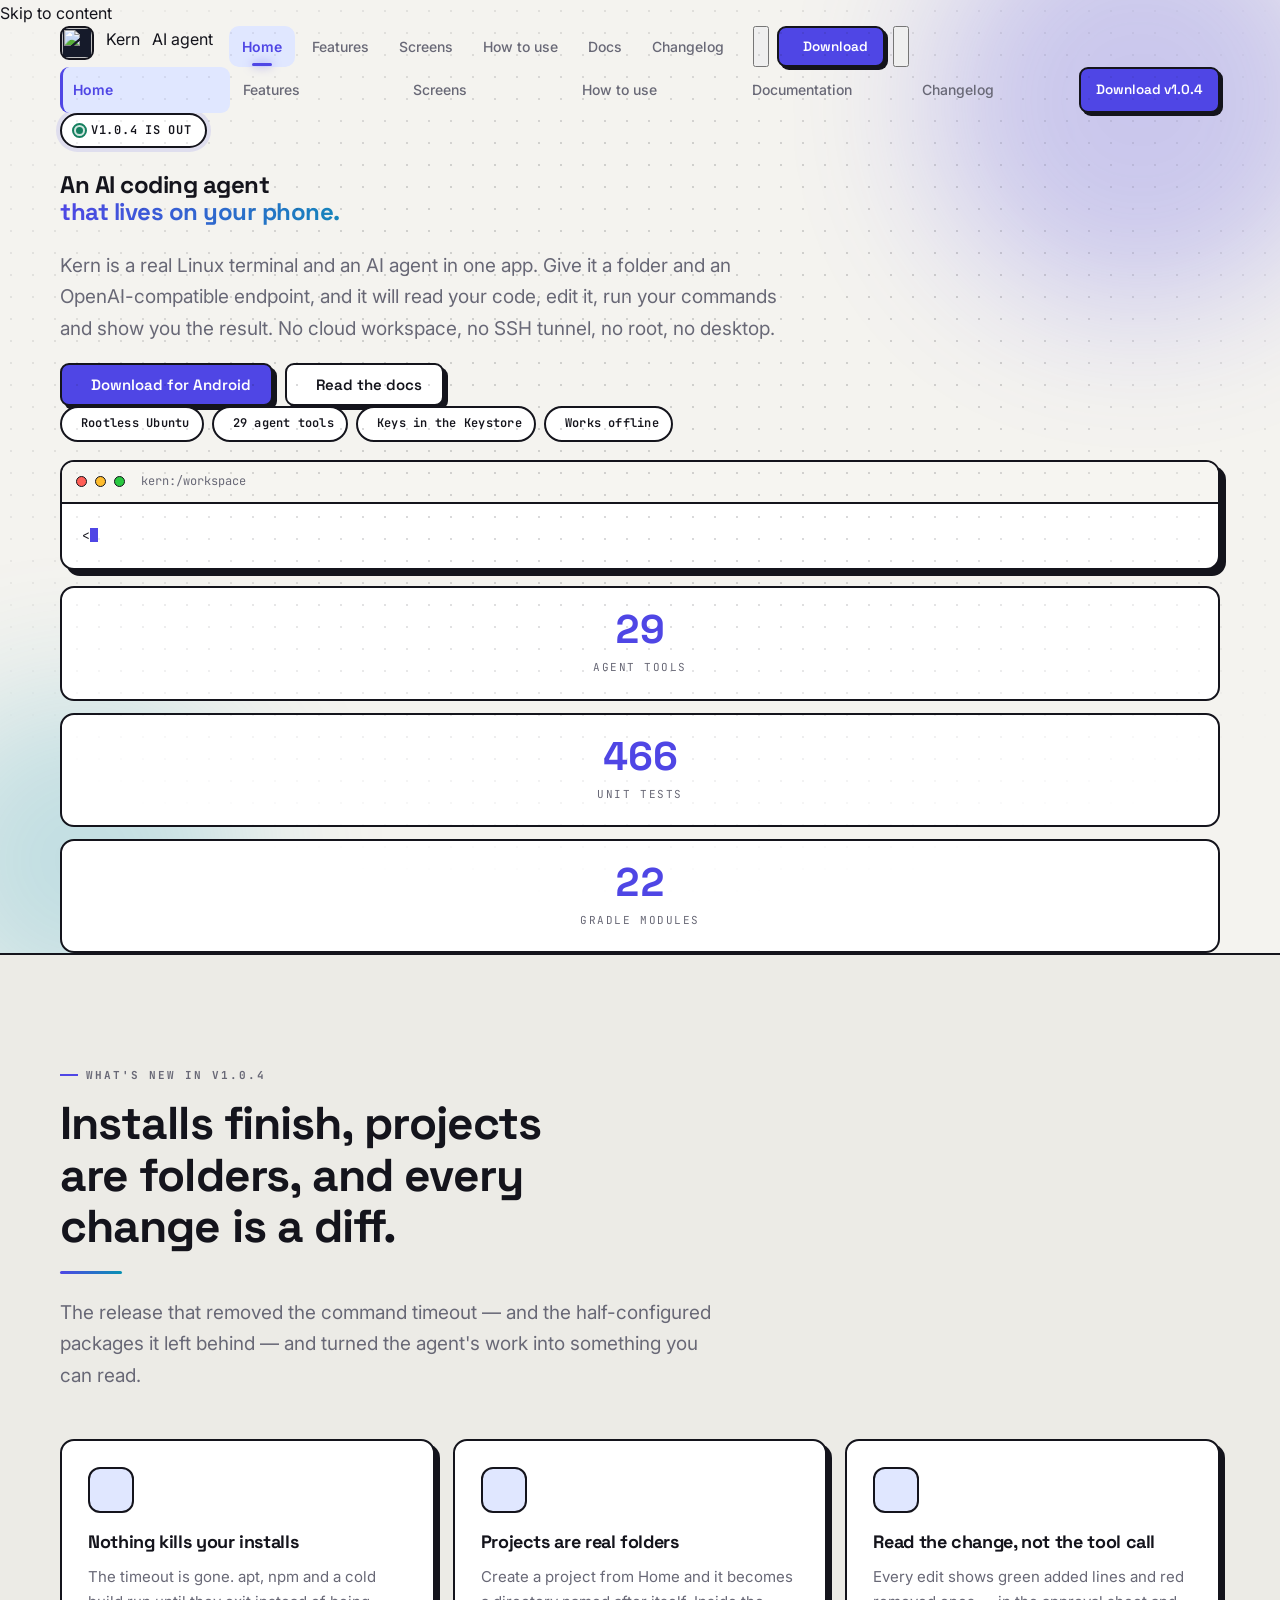
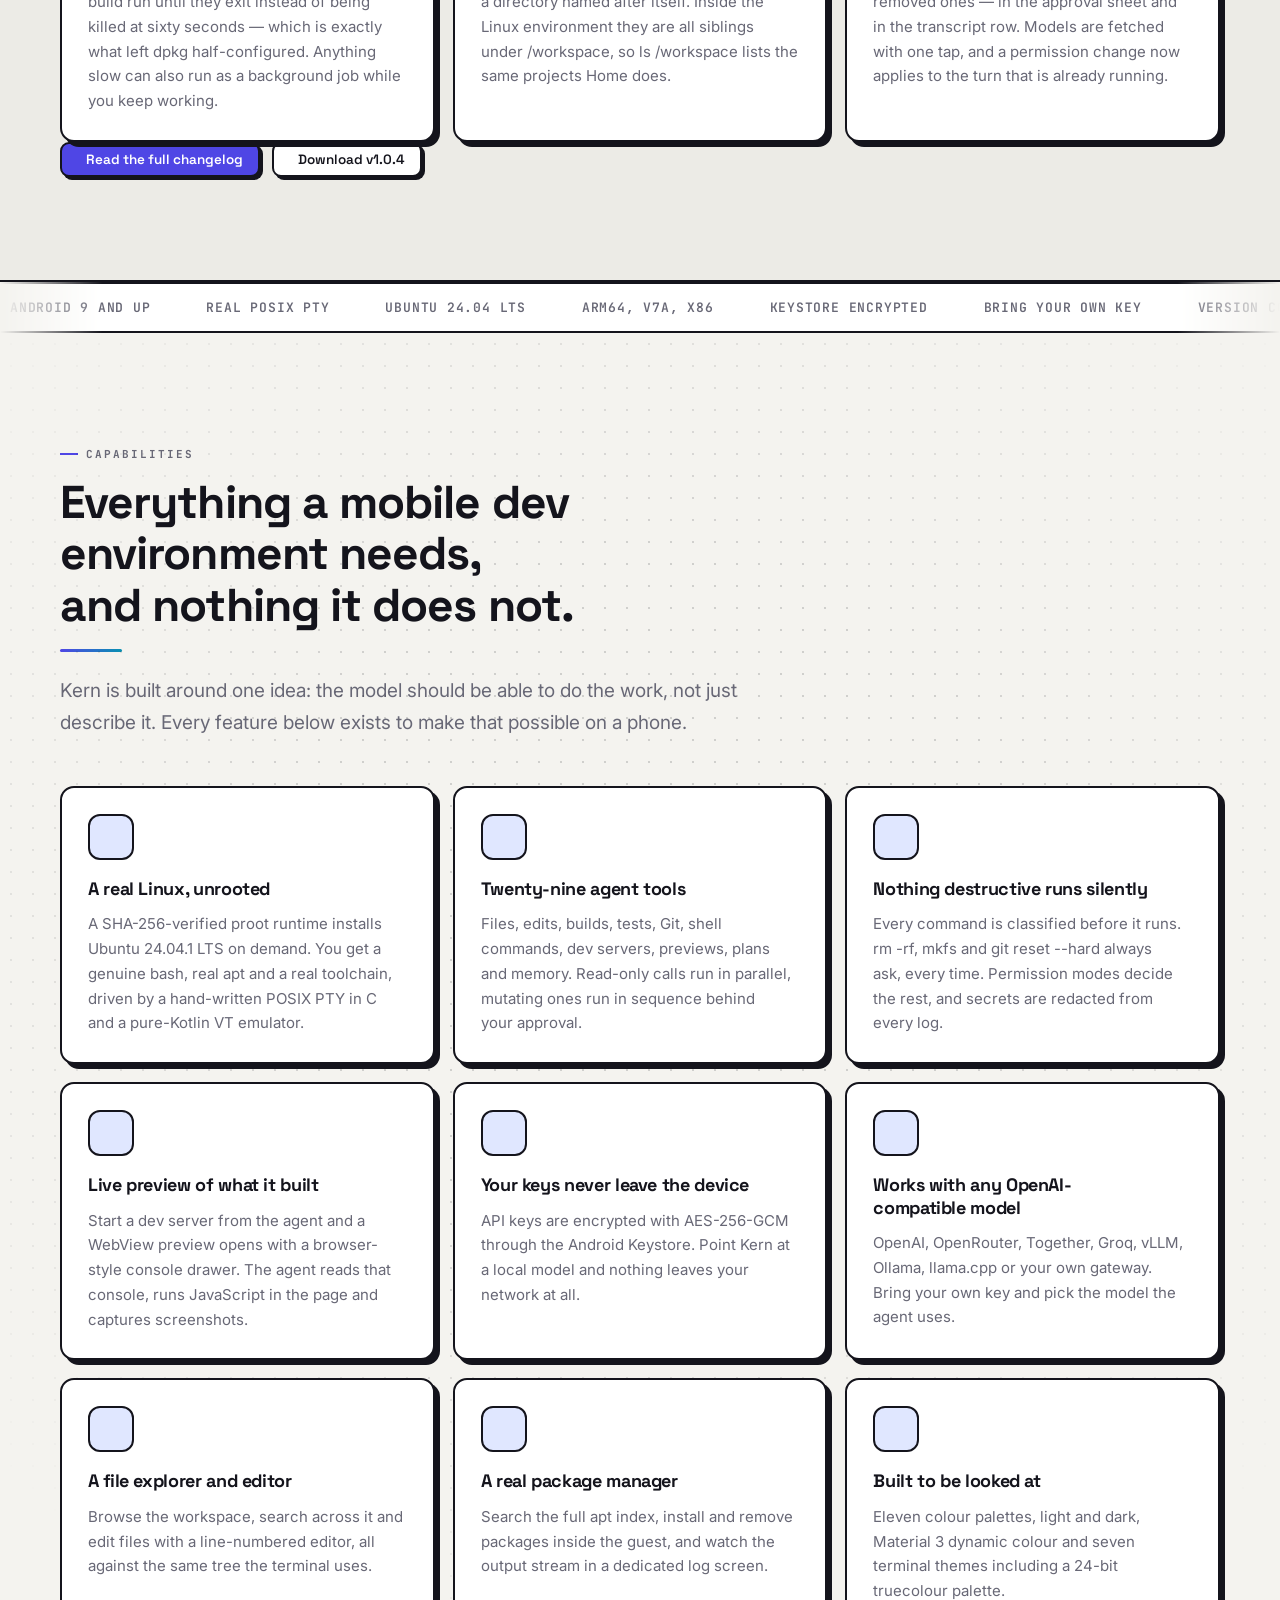
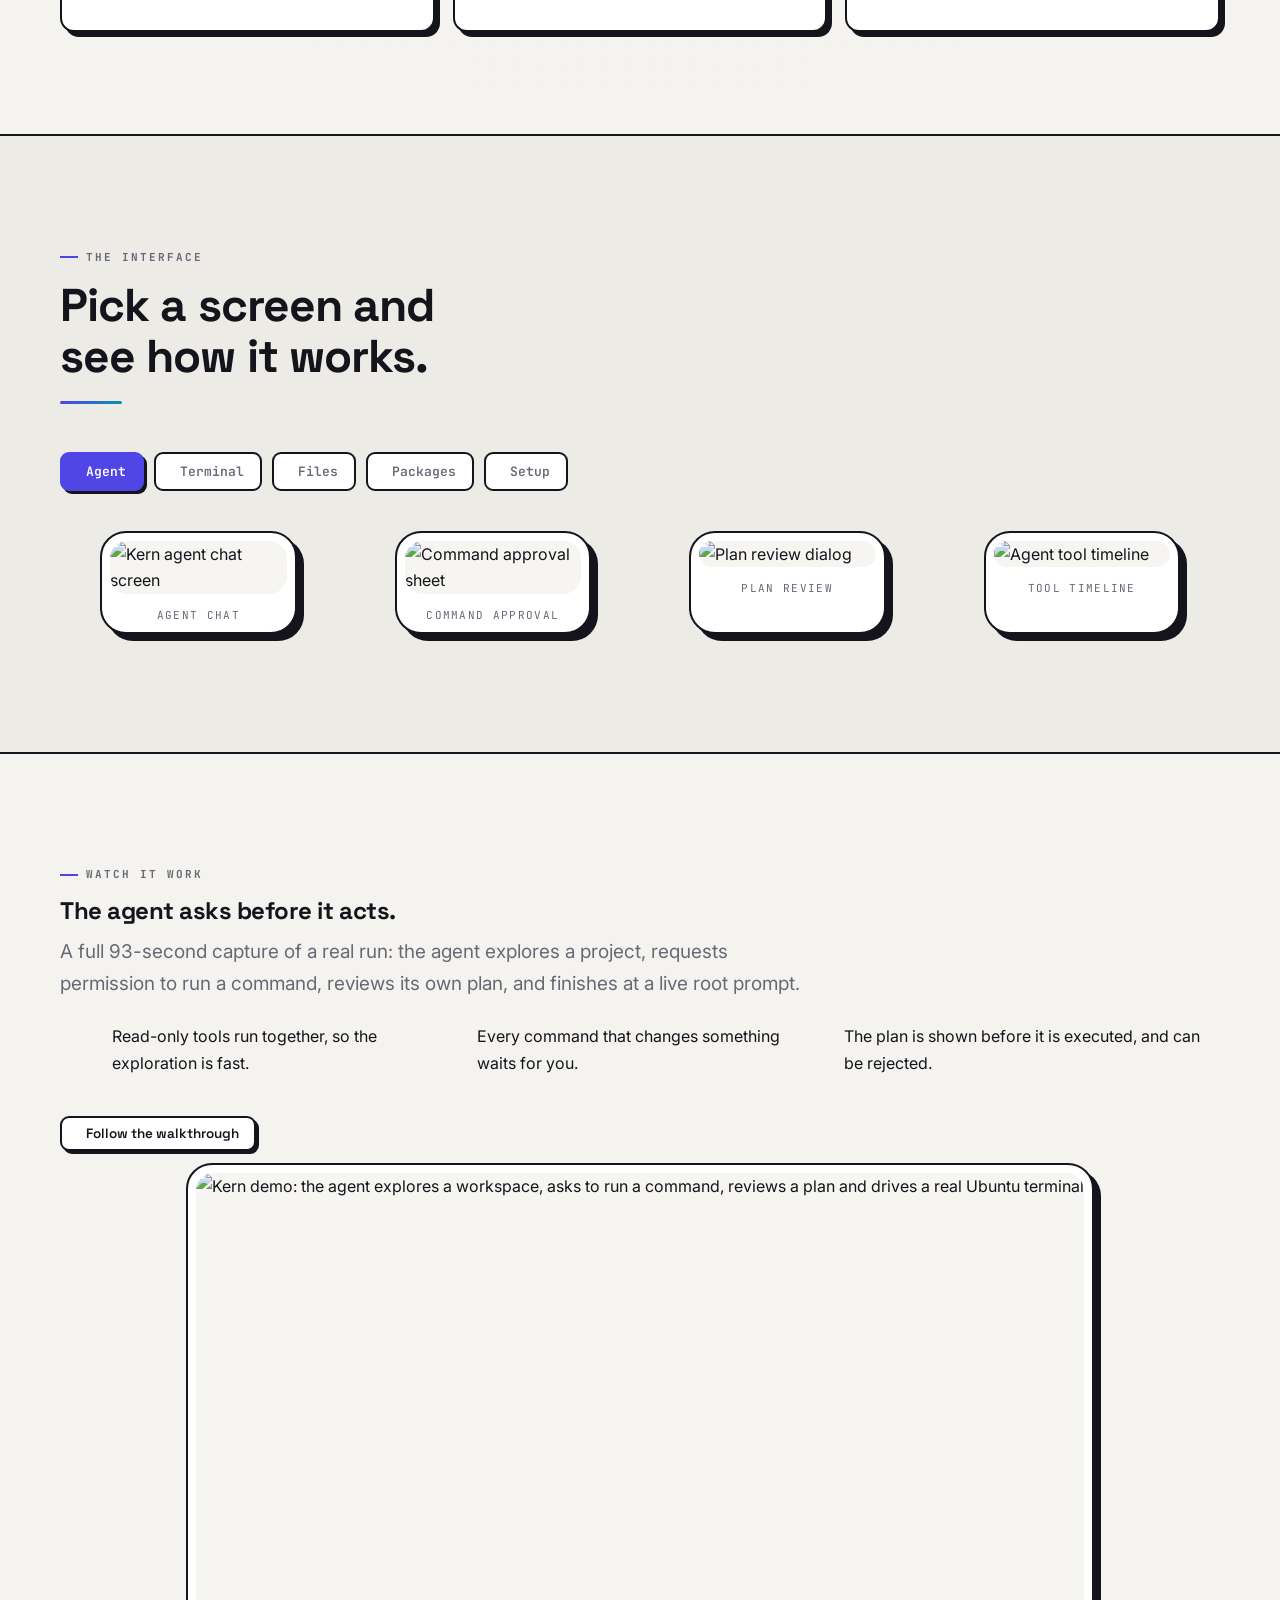
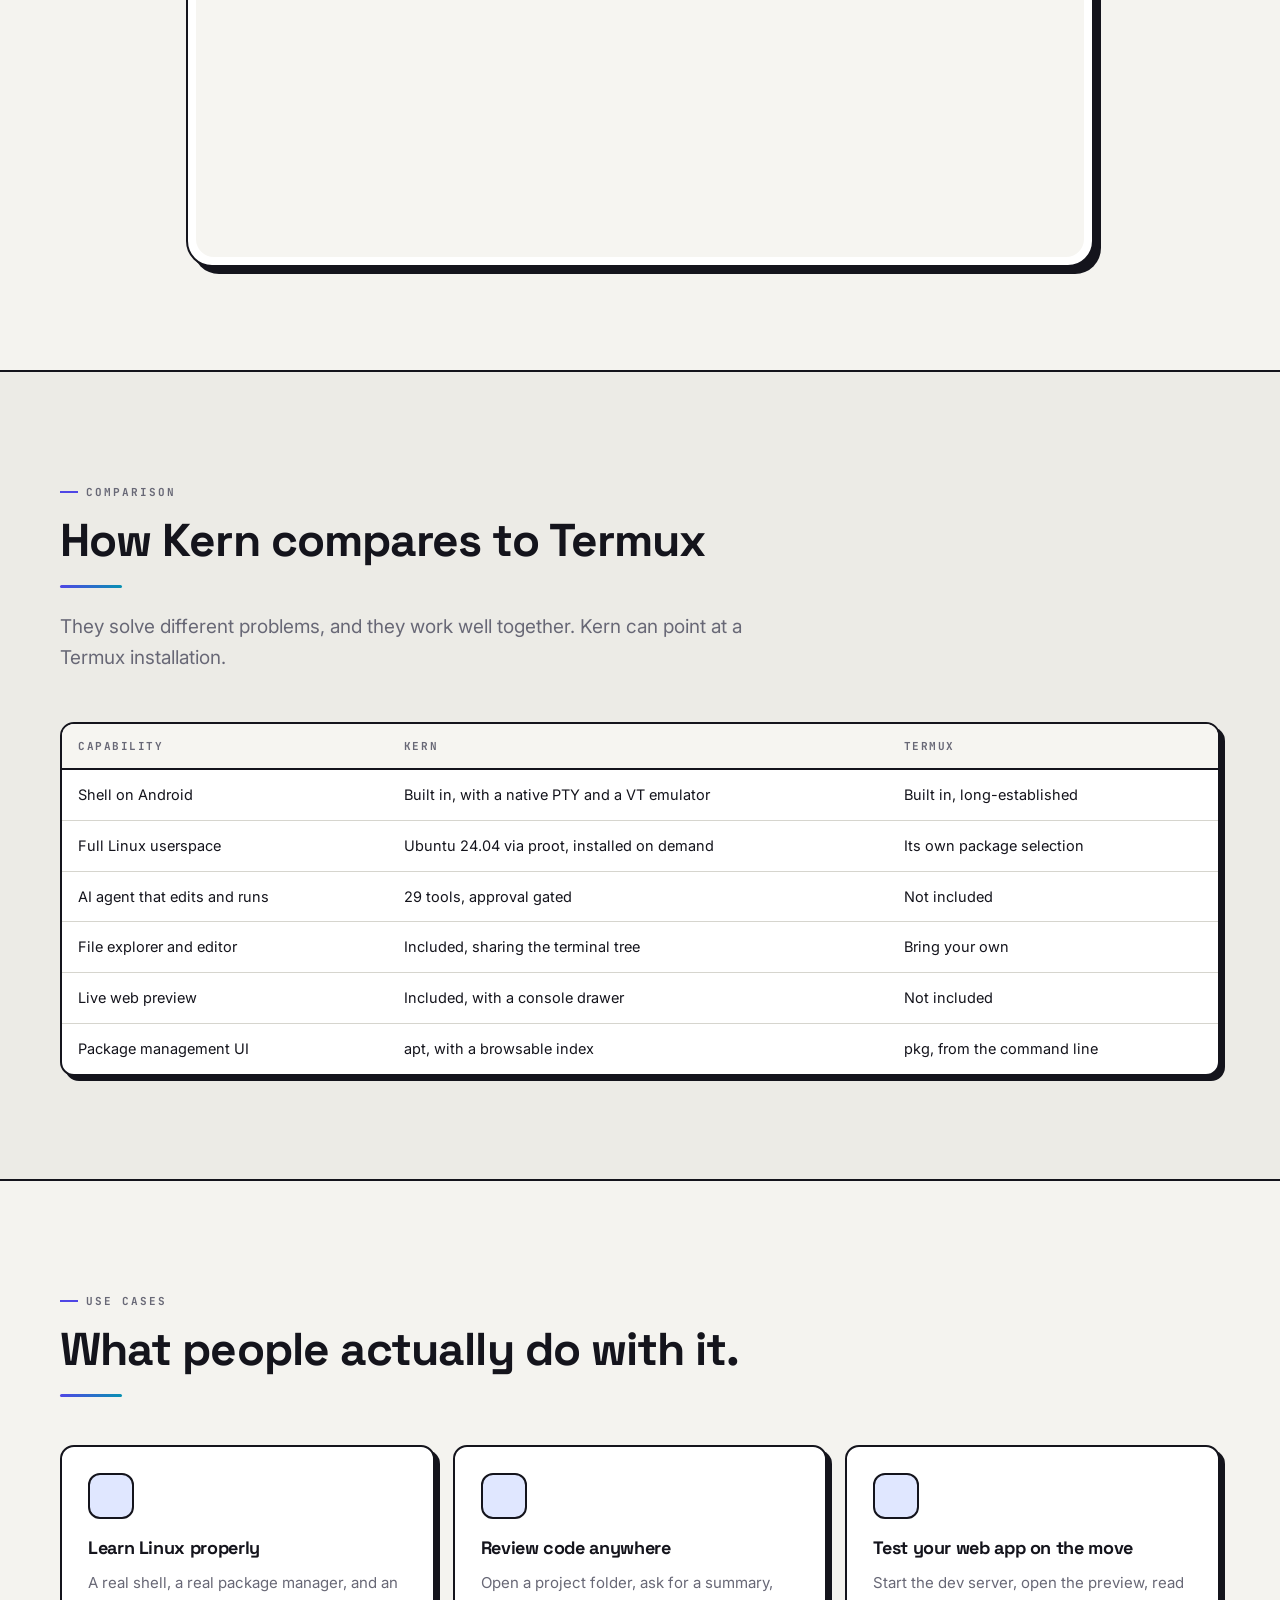
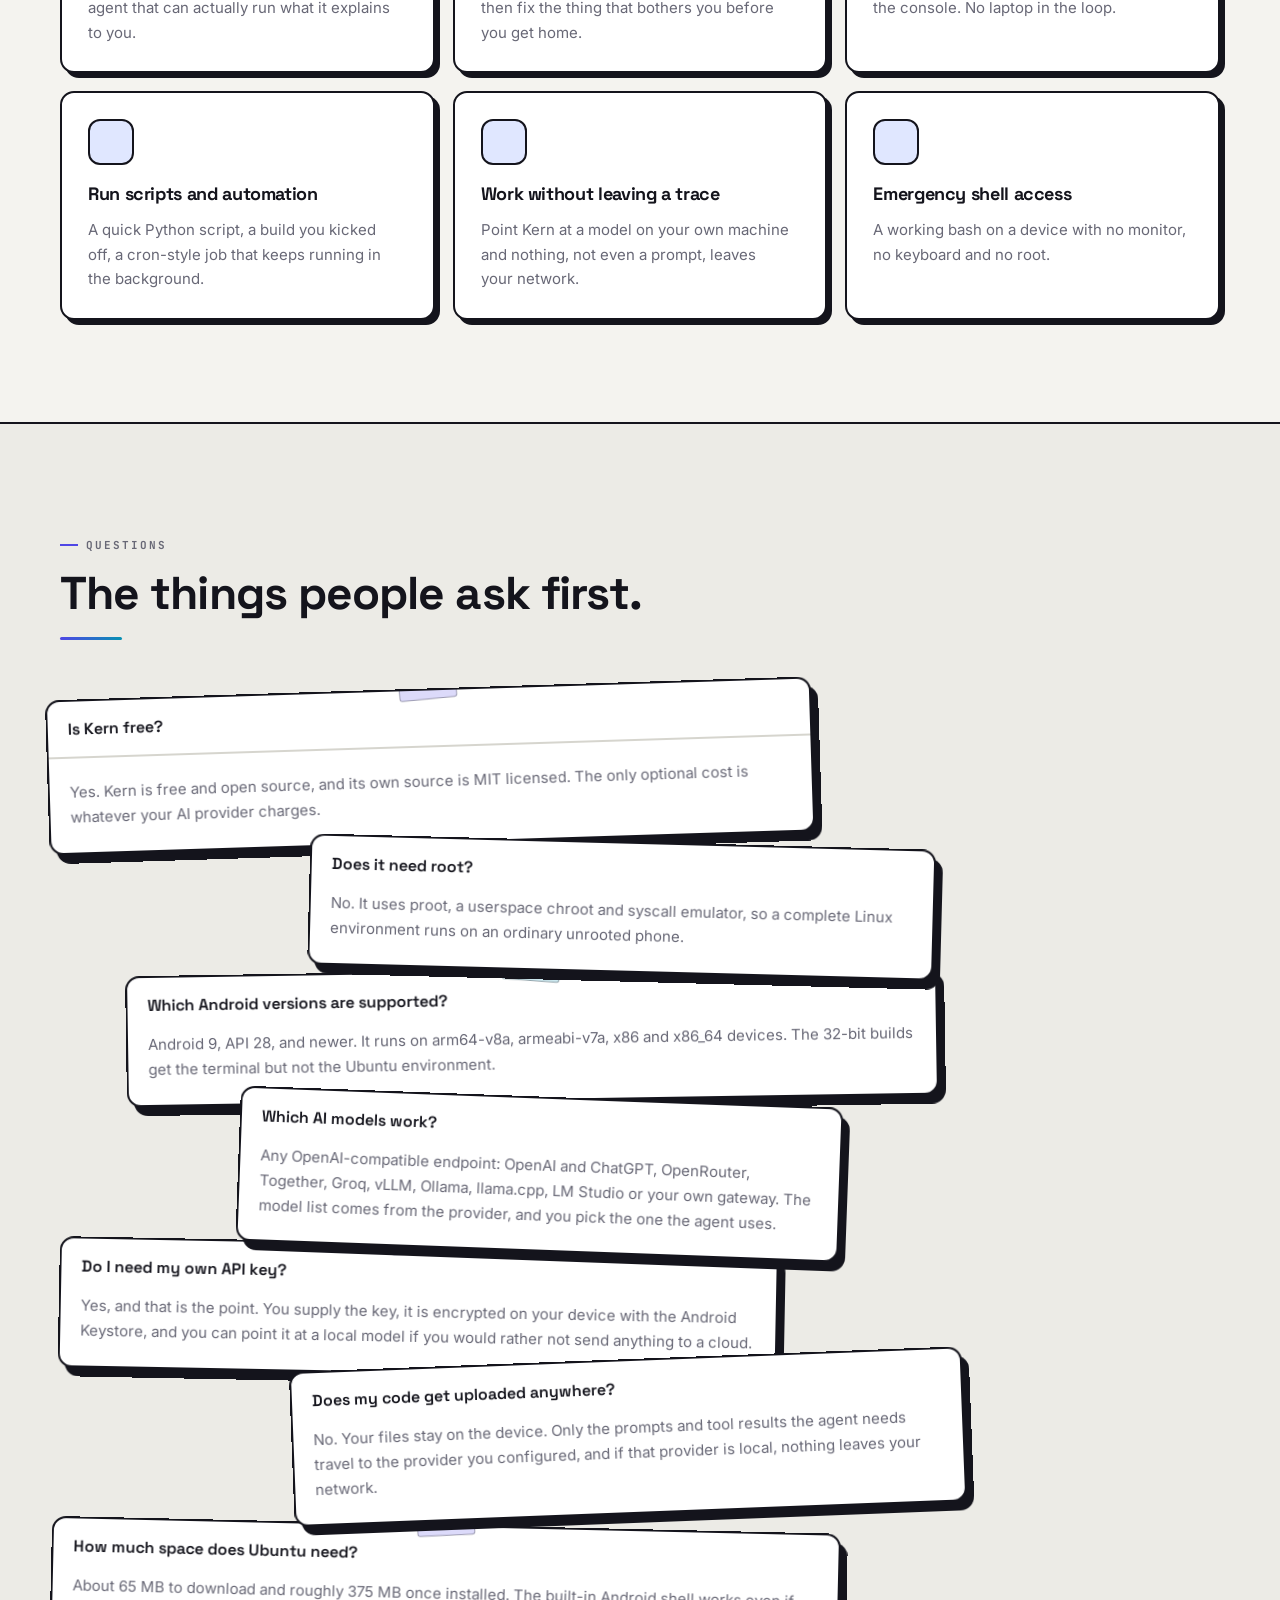
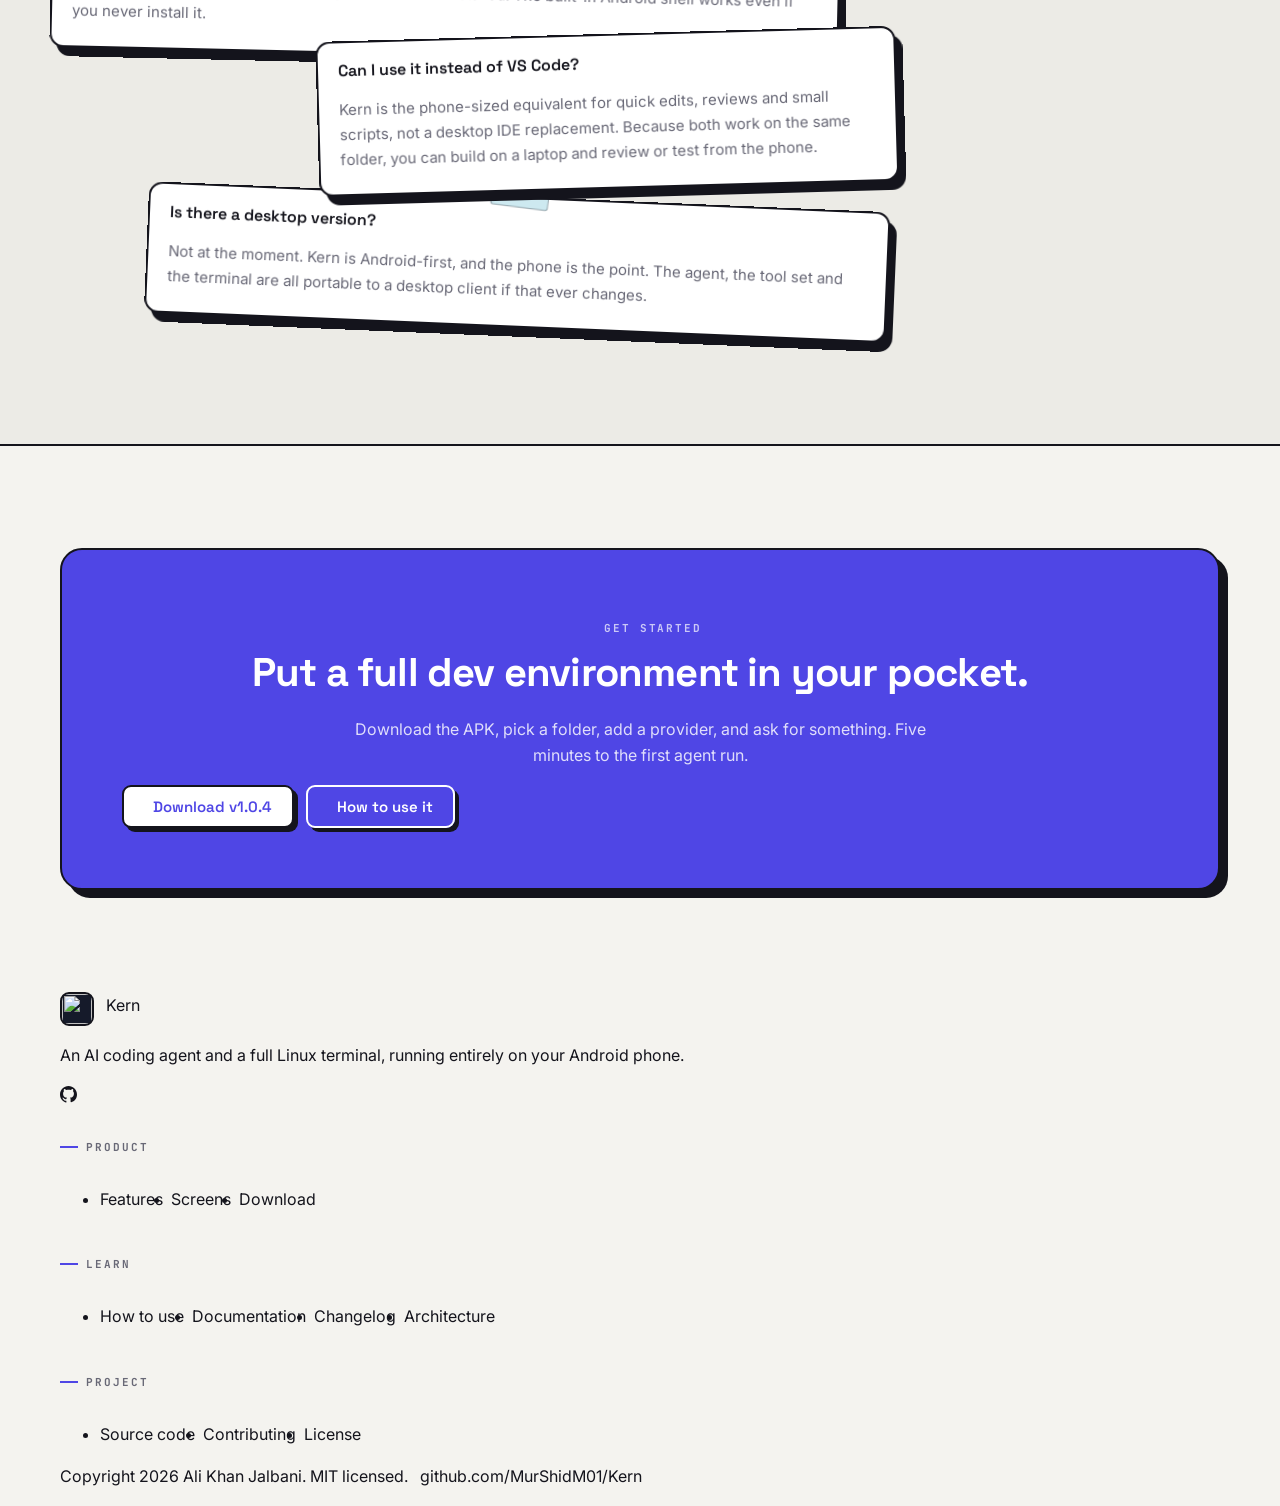
==== commit b45e5cb6: "docs(web): 1.0.4 changelog, and bring the site up to date Adds the 1.0.4 release entry (30 October 2" ====
--- a/web/index.html
+++ b/web/index.html
@@ -102,7 +102,7 @@
         <i data-icon="moon" data-lucide="moon" class="h-[18px] w-[18px]"></i>
       </button>
 
-      <a href="https://github.com/MurShidM01/Kern/releases/tag/v1.0.2%2B261029" target="_blank" rel="noopener"
+      <a href="https://github.com/MurShidM01/Kern/releases/tag/v1.0.4%2B261030" target="_blank" rel="noopener"
         class="hidden sm:inline-flex btn btn--primary btn--sm">
         <i data-lucide="download"></i>
         Download
@@ -124,8 +124,8 @@
       <a href="how-to.html" class="navlink navlink--row">How to use</a>
       <a href="docs.html" class="navlink navlink--row">Documentation</a>
       <a href="changelog.html" class="navlink navlink--row">Changelog</a>
-      <a href="https://github.com/MurShidM01/Kern/releases/tag/v1.0.2%2B261029" target="_blank" rel="noopener"
-        class="btn btn--primary btn--sm mt-3">Download v1.0.2</a>
+      <a href="https://github.com/MurShidM01/Kern/releases/tag/v1.0.4%2B261030" target="_blank" rel="noopener"
+        class="btn btn--primary btn--sm mt-3">Download v1.0.4</a>
     </div>
   </div>
 </header>
@@ -141,7 +141,7 @@
     <div>
       <span class="badge halo">
         <span class="badge__dot pulse"></span>
-        v1.0.2 is out
+        v1.0.4 is out
       </span>
 
       <h1 class="mt-6 text-[clamp(34px,6.2vw,62px)]">
@@ -156,7 +156,7 @@
       </p>
 
       <div class="mt-8 flex flex-wrap gap-3">
-        <a href="https://github.com/MurShidM01/Kern/releases/tag/v1.0.2%2B261029" target="_blank" rel="noopener" class="btn btn--primary">
+        <a href="https://github.com/MurShidM01/Kern/releases/tag/v1.0.4%2B261030" target="_blank" rel="noopener" class="btn btn--primary">
           <i data-lucide="download"></i>
           Download for Android
         </a>
@@ -226,41 +226,42 @@
 <section id="whats-new" class="section section--alt">
   <div class="shell">
     <div class="section-head">
-      <p class="label">What's new in v1.0.2</p>
-      <h2>apt installs work again, and the agent stays in its lane.</h2>
+      <p class="label">What's new in v1.0.4</p>
+      <h2>Installs finish, projects are folders, and every change is a diff.</h2>
       <p class="lede">
-        The build that fixed package installation, added an in-app updater and polished the parts of
-        the agent you look at all day.
+        The release that removed the command timeout — and the half-configured packages it left
+        behind — and turned the agent's work into something you can read.
       </p>
     </div>
 
     <div class="grid g-3">
       <article class="card reveal">
-        <div class="card__icon"><i data-lucide="package-check"></i></div>
-        <h3>Packages install properly</h3>
-        <p>
-          Every file extracted from the rootfs now keeps its real tar permission bits, including
-          hard links. That is what made dpkg-preconfigure and the debconf frontend report
-          Permission denied and left apt half-configured — both are gone.
+        <div class="card__icon"><i data-lucide="shield-check"></i></div>
+        <h3>Nothing kills your installs</h3>
+        <p>
+          The timeout is gone. apt, npm and a cold build run until they exit instead of being
+          killed at sixty seconds — which is exactly what left dpkg half-configured. Anything slow
+          can also run as a background job while you keep working.
         </p>
       </article>
 
       <article class="card reveal" data-reveal-delay="70">
-        <div class="card__icon"><i data-lucide="refresh-cw"></i></div>
-        <h3>Updates from inside the app</h3>
-        <p>
-          Settings → About Kern checks the latest GitHub release, shows what changed and downloads
-          and installs the new APK without leaving the app.
+        <div class="card__icon"><i data-lucide="folder-tree"></i></div>
+        <h3>Projects are real folders</h3>
+        <p>
+          Create a project from Home and it becomes a directory named after itself. Inside the
+          Linux environment they are all siblings under /workspace, so <span class="font-mono">ls
+          /workspace</span> lists the same projects Home does.
         </p>
       </article>
 
       <article class="card reveal" data-reveal-delay="140">
-        <div class="card__icon"><i data-lucide="heart"></i></div>
-        <h3>Small things that add up</h3>
-        <p>
-          A themed splash screen, a jump-to-latest arrow while the agent writes, heart-shaped
-          selection handles, shells that end on a $ prompt, and an agent that stays inside the
-          workspace.
+        <div class="card__icon"><i data-lucide="git-compare"></i></div>
+        <h3>Read the change, not the tool call</h3>
+        <p>
+          Every edit shows green added lines and red removed ones — in the approval sheet and in
+          the transcript row. Models are fetched with one tap, and a permission change now applies
+          to the turn that is already running.
         </p>
       </article>
     </div>
@@ -270,9 +271,9 @@
         <i data-lucide="list-checks"></i>
         Read the full changelog
       </a>
-      <a href="https://github.com/MurShidM01/Kern/releases/tag/v1.0.2%2B261029" target="_blank" rel="noopener" class="btn btn--ghost btn--sm">
+      <a href="https://github.com/MurShidM01/Kern/releases/tag/v1.0.4%2B261030" target="_blank" rel="noopener" class="btn btn--ghost btn--sm">
         <i data-lucide="download"></i>
-        Download v1.0.2
+        Download v1.0.4
       </a>
     </div>
   </div>
@@ -684,9 +685,9 @@
         first agent run.
       </p>
       <div class="mt-7 flex flex-wrap justify-center gap-3">
-        <a href="https://github.com/MurShidM01/Kern/releases/tag/v1.0.2%2B261029" target="_blank" rel="noopener" class="btn btn--ghost">
+        <a href="https://github.com/MurShidM01/Kern/releases/tag/v1.0.4%2B261030" target="_blank" rel="noopener" class="btn btn--ghost">
           <i data-lucide="download"></i>
-          Download v1.0.2
+          Download v1.0.4
         </a>
         <a href="how-to.html" class="btn" style="--btn-fg:rgb(var(--on-accent));--btn-bg:transparent;border-color:rgb(var(--on-accent))">
           <i data-lucide="rocket"></i>
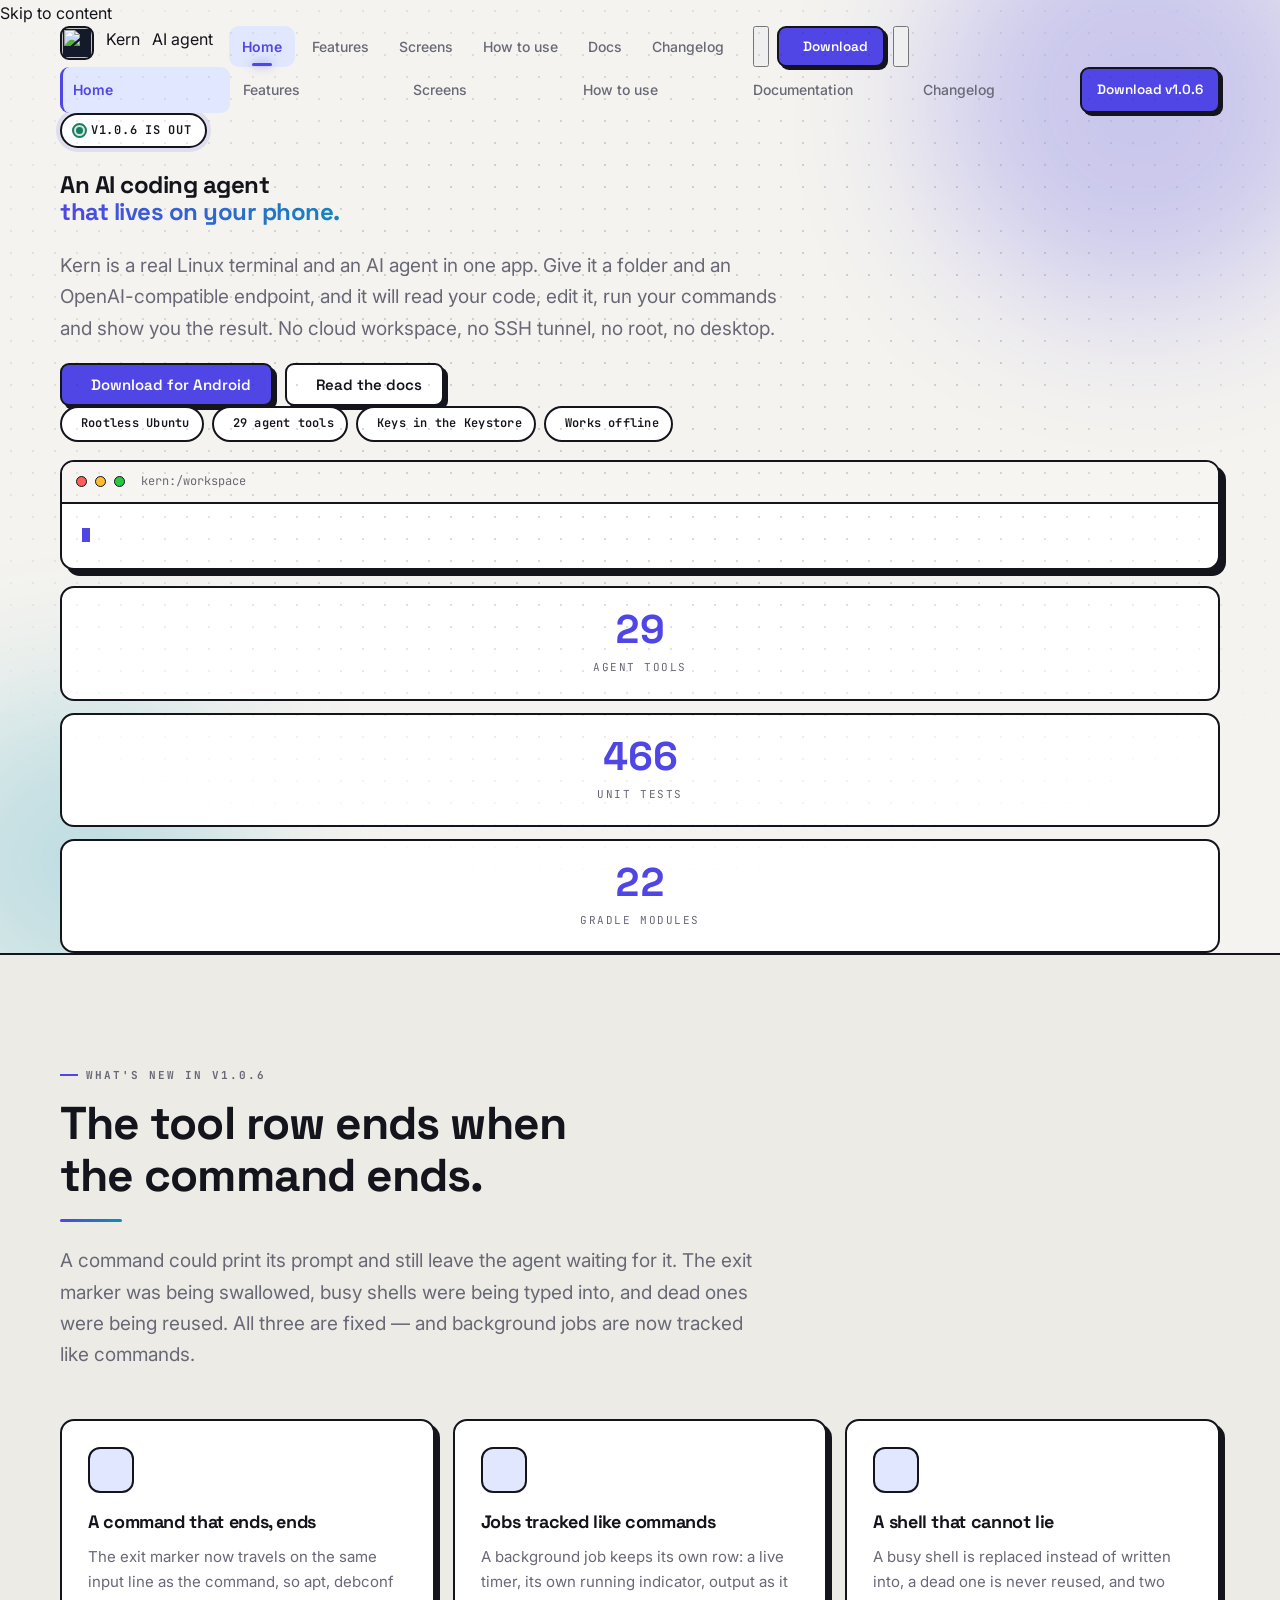
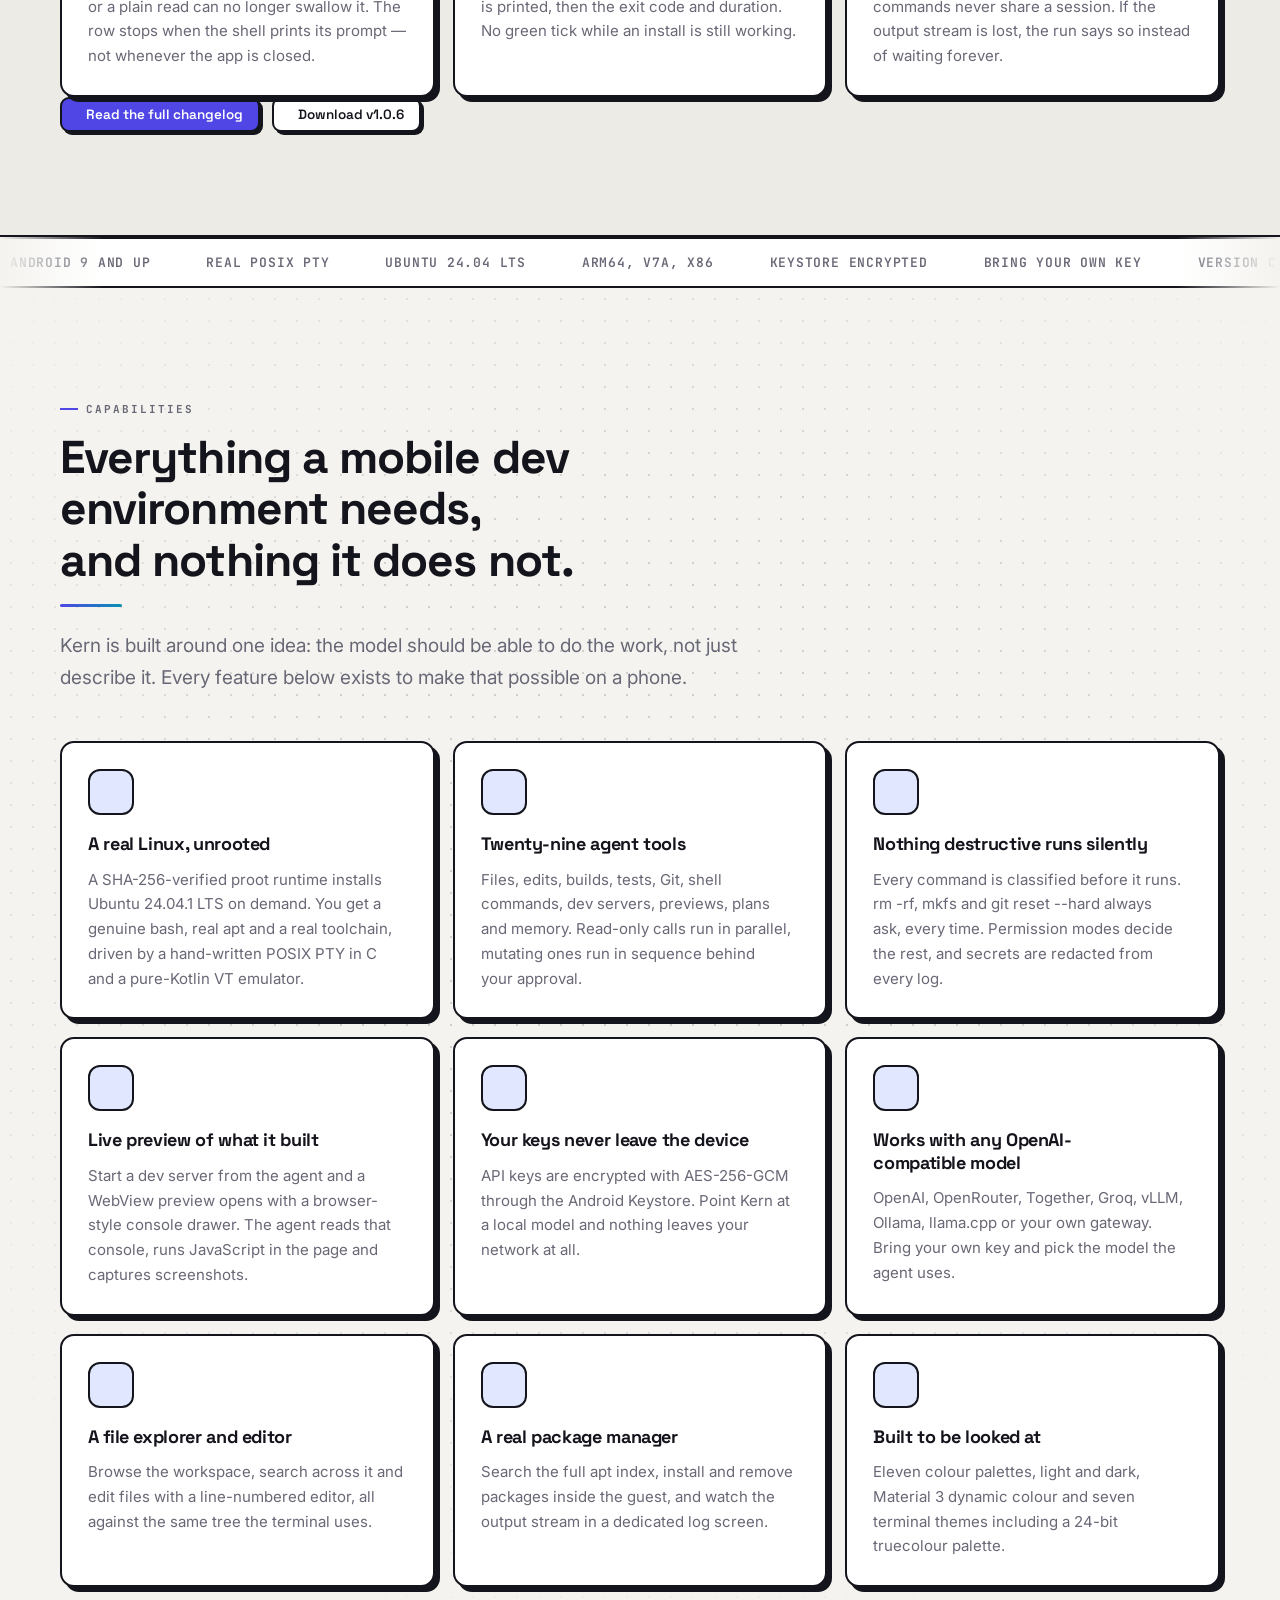
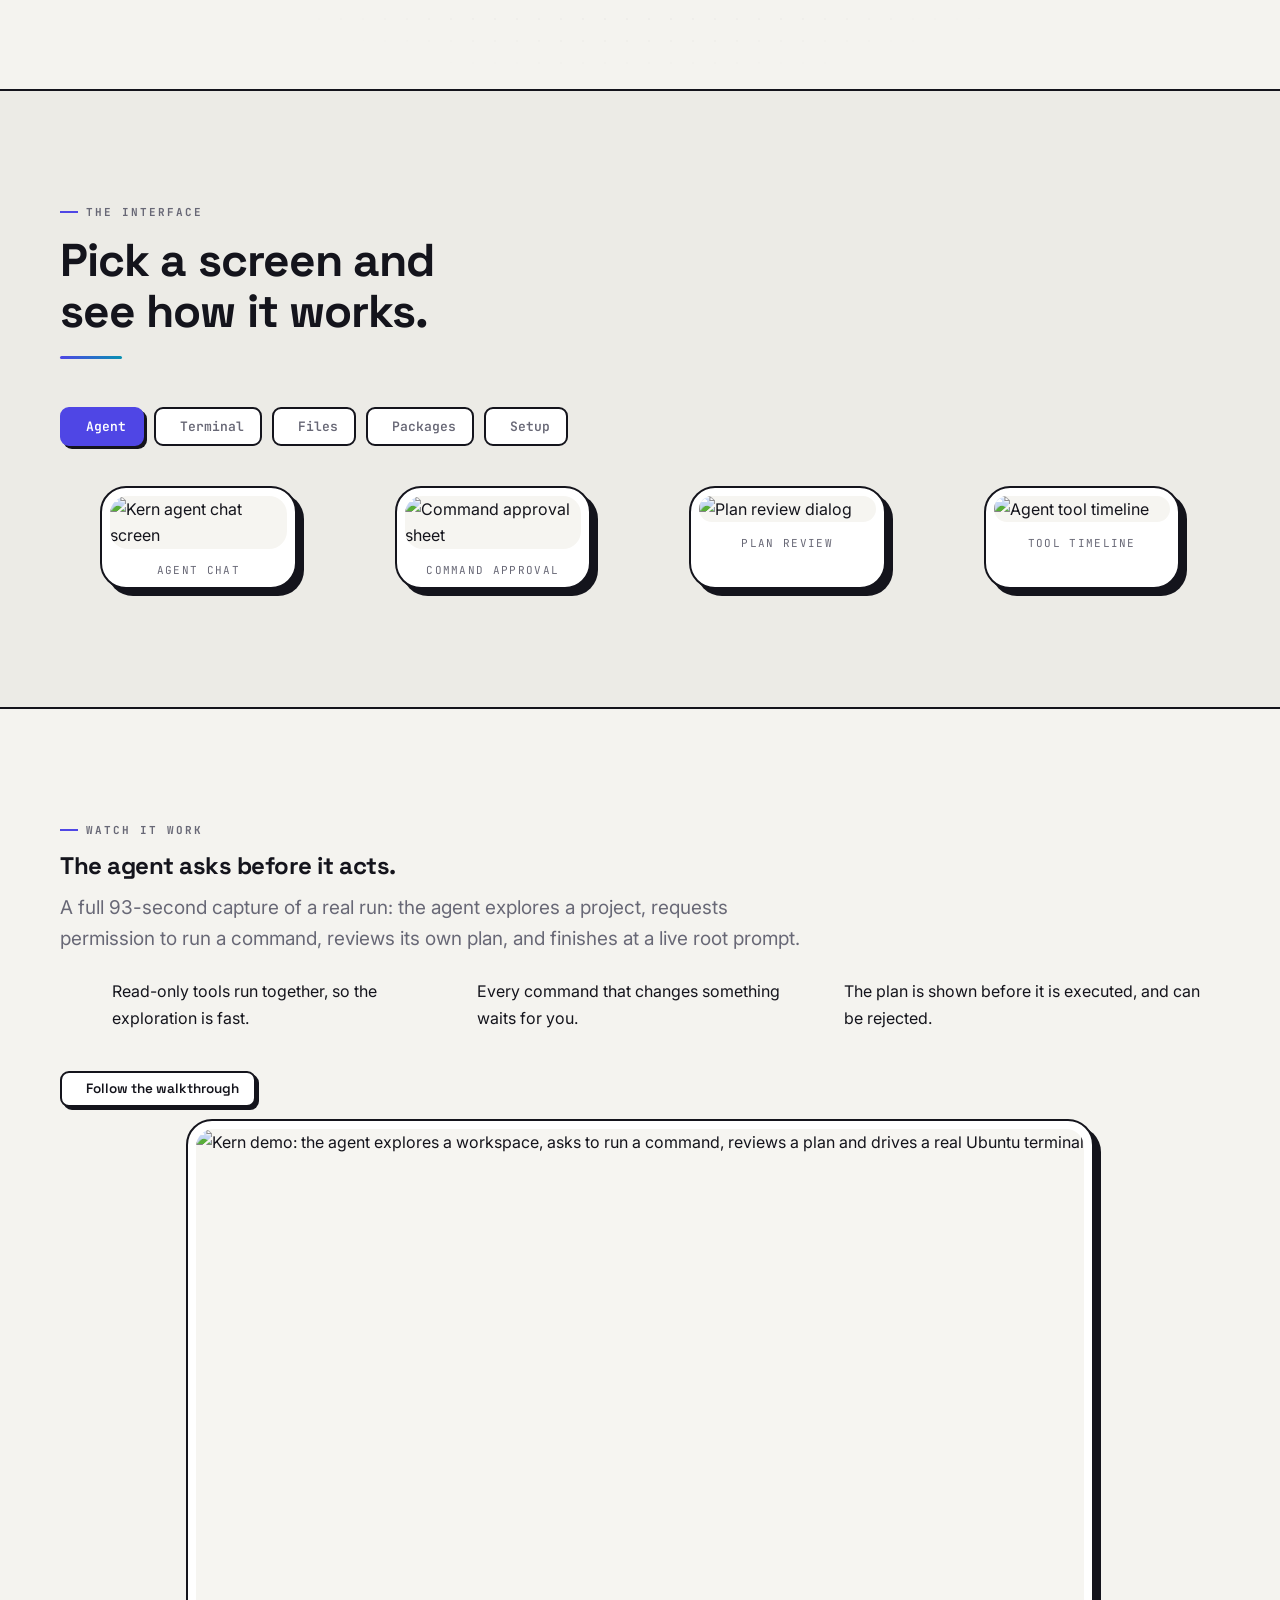
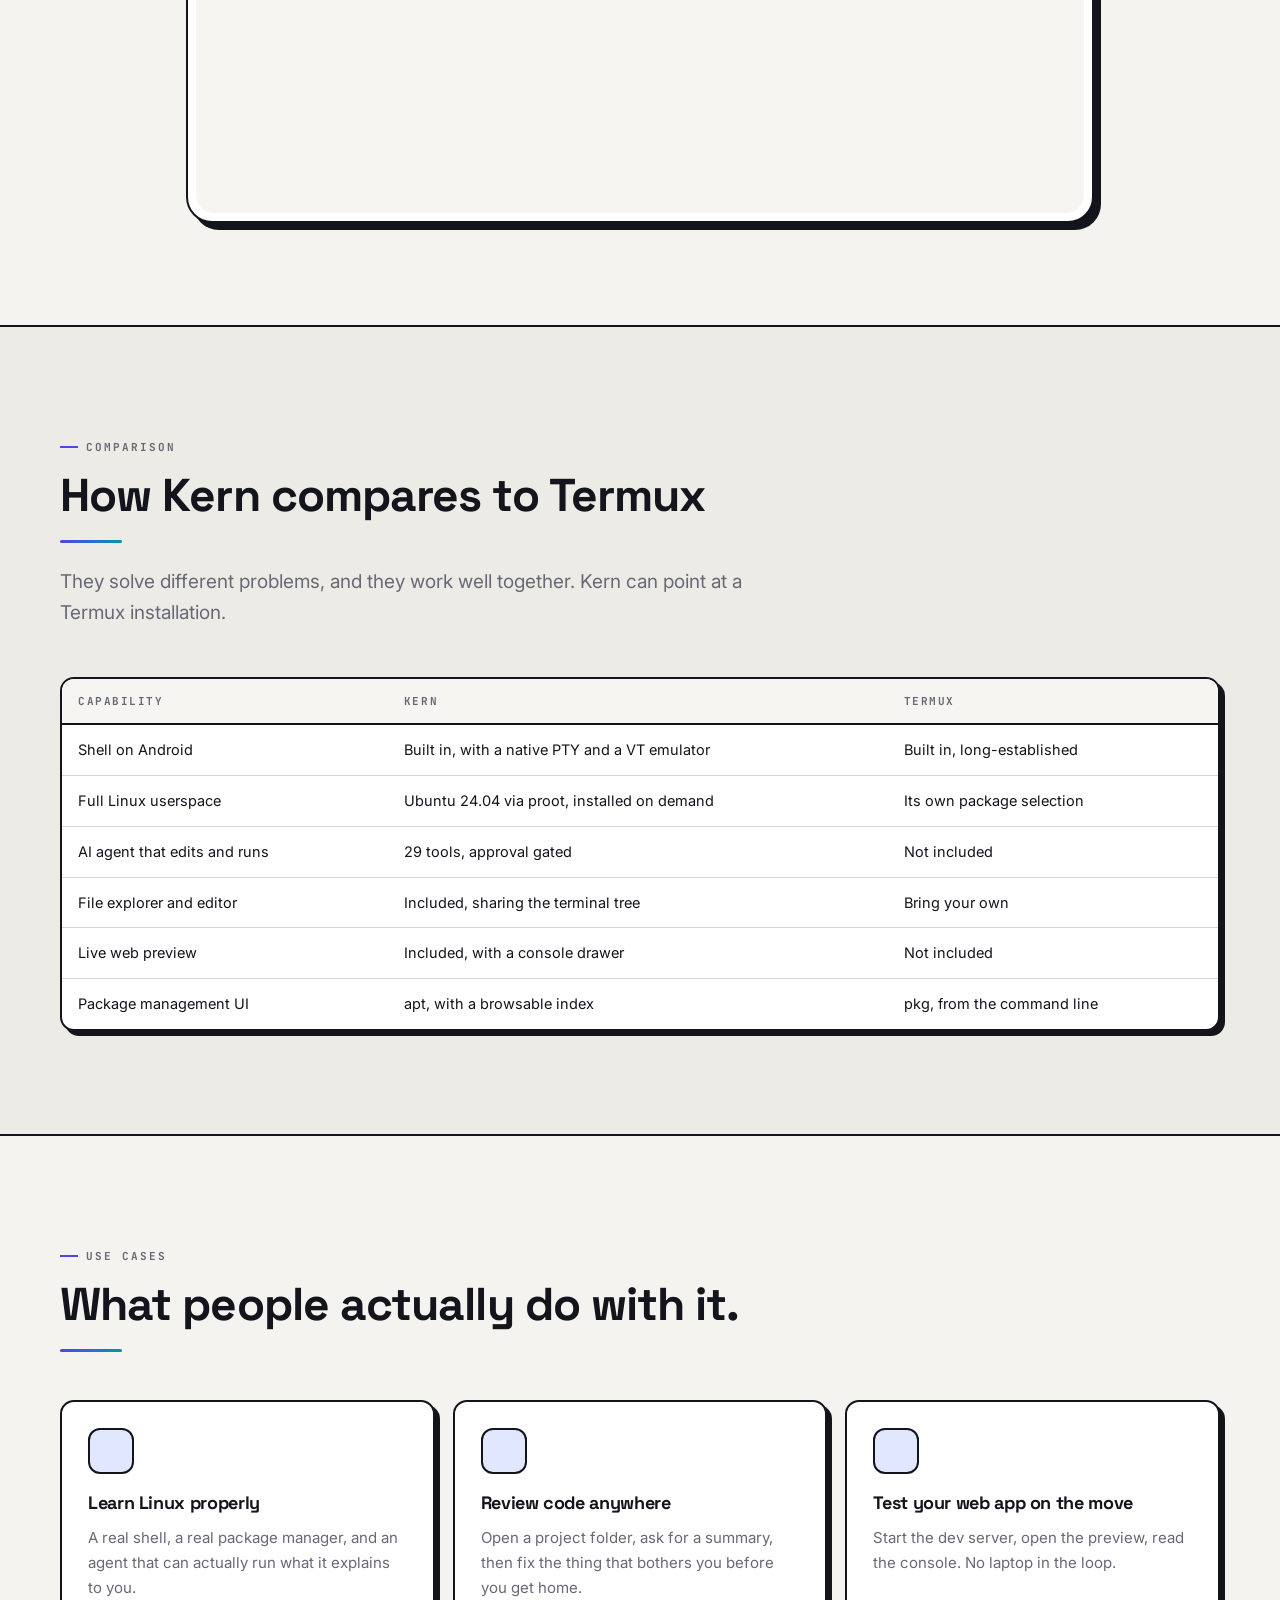
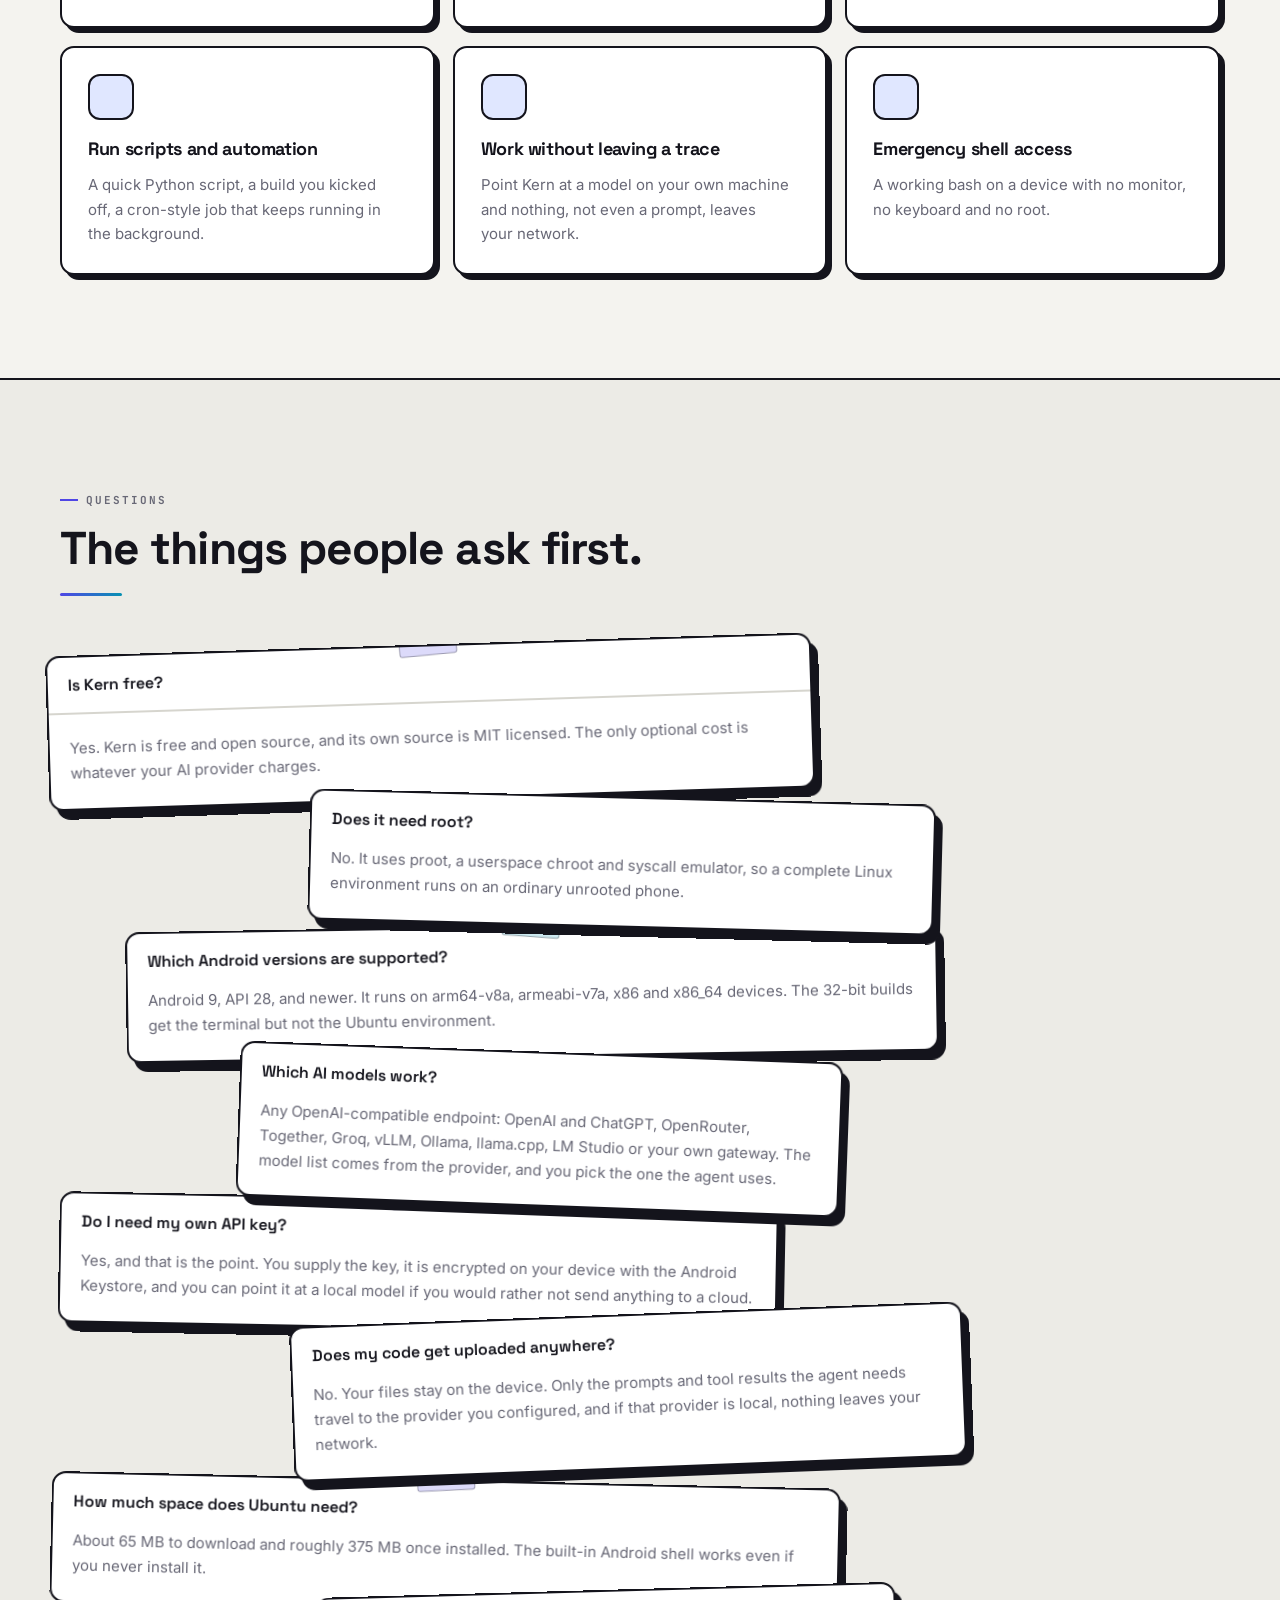
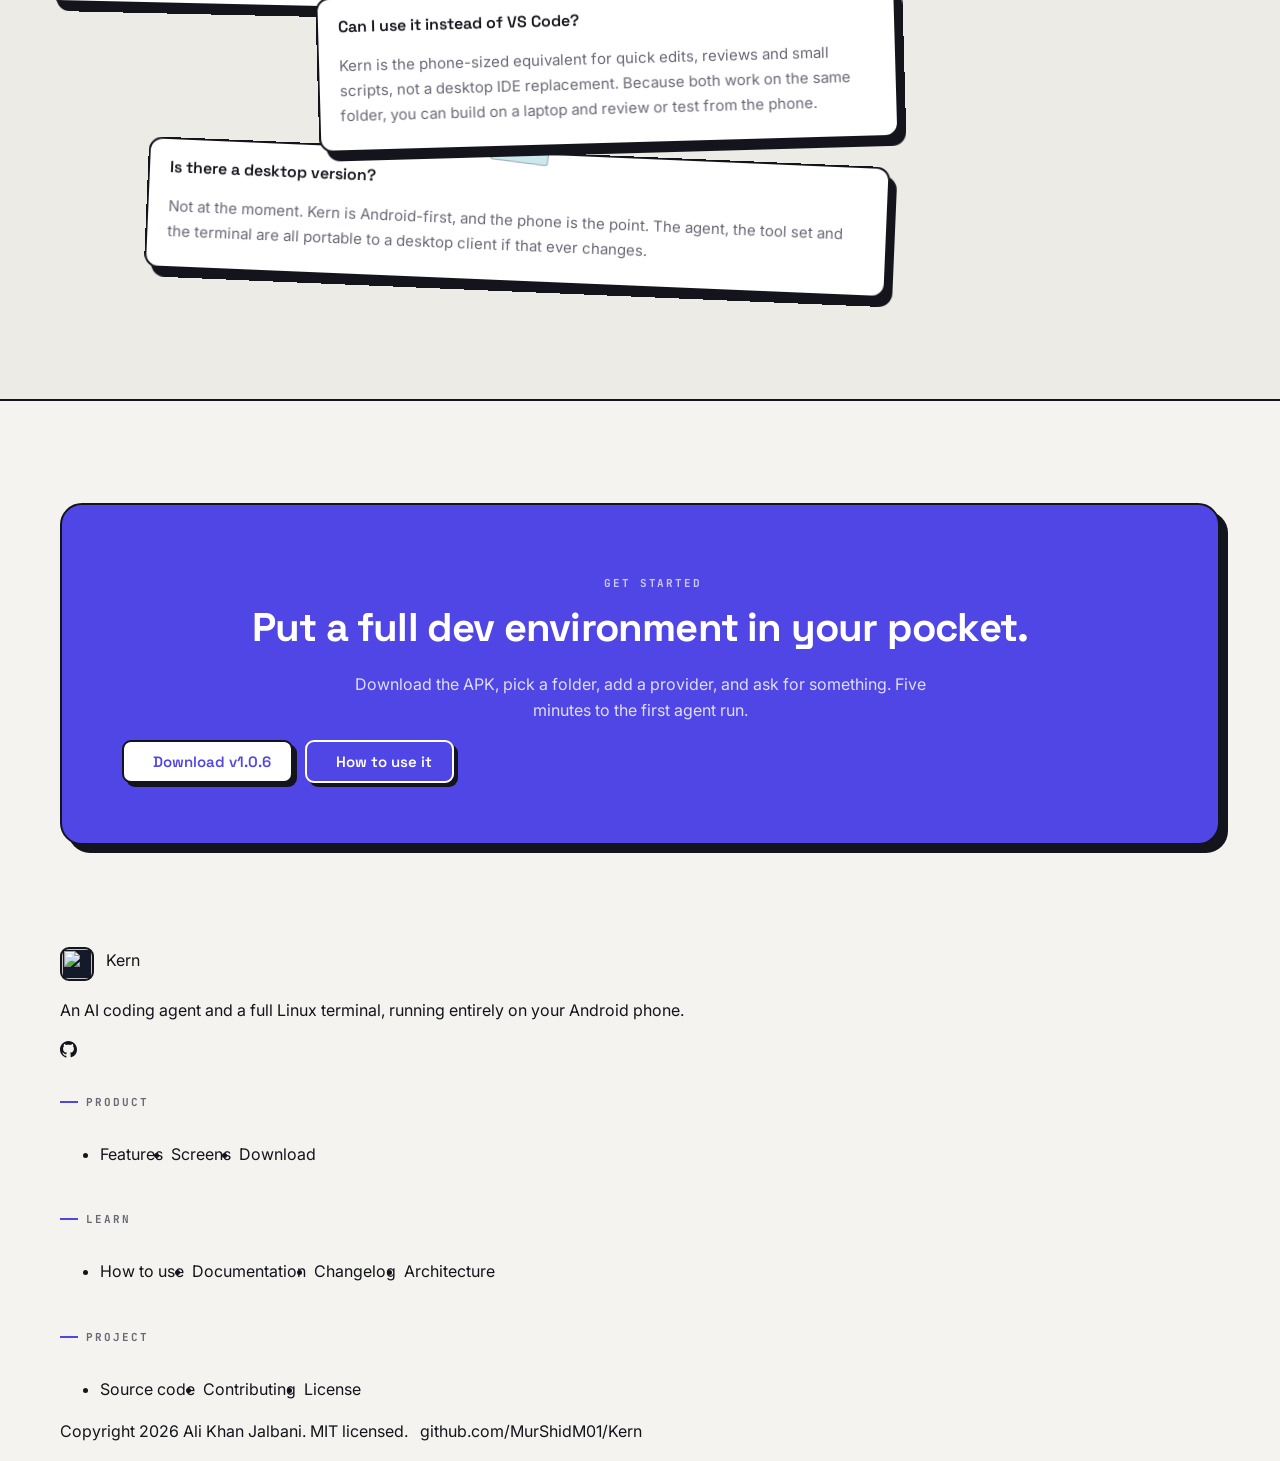
==== commit 6e496774: "docs(web): 1.0.6 release notes, and links to the new tag Adds the 1.0.6 entry to the changelog (stuc" ====
--- a/web/index.html
+++ b/web/index.html
@@ -102,7 +102,7 @@
         <i data-icon="moon" data-lucide="moon" class="h-[18px] w-[18px]"></i>
       </button>
 
-      <a href="https://github.com/MurShidM01/Kern/releases/tag/v1.0.4%2B261030" target="_blank" rel="noopener"
+      <a href="https://github.com/MurShidM01/Kern/releases/tag/v1.0.6%2B20261101" target="_blank" rel="noopener"
         class="hidden sm:inline-flex btn btn--primary btn--sm">
         <i data-lucide="download"></i>
         Download
@@ -124,8 +124,8 @@
       <a href="how-to.html" class="navlink navlink--row">How to use</a>
       <a href="docs.html" class="navlink navlink--row">Documentation</a>
       <a href="changelog.html" class="navlink navlink--row">Changelog</a>
-      <a href="https://github.com/MurShidM01/Kern/releases/tag/v1.0.4%2B261030" target="_blank" rel="noopener"
-        class="btn btn--primary btn--sm mt-3">Download v1.0.4</a>
+      <a href="https://github.com/MurShidM01/Kern/releases/tag/v1.0.6%2B20261101" target="_blank" rel="noopener"
+        class="btn btn--primary btn--sm mt-3">Download v1.0.6</a>
     </div>
   </div>
 </header>
@@ -141,7 +141,7 @@
     <div>
       <span class="badge halo">
         <span class="badge__dot pulse"></span>
-        v1.0.4 is out
+        v1.0.6 is out
       </span>
 
       <h1 class="mt-6 text-[clamp(34px,6.2vw,62px)]">
@@ -156,7 +156,7 @@
       </p>
 
       <div class="mt-8 flex flex-wrap gap-3">
-        <a href="https://github.com/MurShidM01/Kern/releases/tag/v1.0.4%2B261030" target="_blank" rel="noopener" class="btn btn--primary">
+        <a href="https://github.com/MurShidM01/Kern/releases/tag/v1.0.6%2B20261101" target="_blank" rel="noopener" class="btn btn--primary">
           <i data-lucide="download"></i>
           Download for Android
         </a>
@@ -226,42 +226,43 @@
 <section id="whats-new" class="section section--alt">
   <div class="shell">
     <div class="section-head">
-      <p class="label">What's new in v1.0.4</p>
-      <h2>Installs finish, projects are folders, and every change is a diff.</h2>
+      <p class="label">What's new in v1.0.6</p>
+      <h2>The tool row ends when the command ends.</h2>
       <p class="lede">
-        The release that removed the command timeout — and the half-configured packages it left
-        behind — and turned the agent's work into something you can read.
+        A command could print its prompt and still leave the agent waiting for it. The exit marker
+        was being swallowed, busy shells were being typed into, and dead ones were being reused.
+        All three are fixed — and background jobs are now tracked like commands.
       </p>
     </div>
 
     <div class="grid g-3">
       <article class="card reveal">
+        <div class="card__icon"><i data-lucide="terminal-square"></i></div>
+        <h3>A command that ends, ends</h3>
+        <p>
+          The exit marker now travels on the same input line as the command, so apt, debconf or a
+          plain read can no longer swallow it. The row stops when the shell prints its prompt —
+          not whenever the app is closed.
+        </p>
+      </article>
+
+      <article class="card reveal" data-reveal-delay="70">
+        <div class="card__icon"><i data-lucide="activity"></i></div>
+        <h3>Jobs tracked like commands</h3>
+        <p>
+          A background job keeps its own row: a live timer, its own running indicator, output as it
+          is printed, then the exit code and duration. No green tick while an install is still
+          working.
+        </p>
+      </article>
+
+      <article class="card reveal" data-reveal-delay="140">
         <div class="card__icon"><i data-lucide="shield-check"></i></div>
-        <h3>Nothing kills your installs</h3>
-        <p>
-          The timeout is gone. apt, npm and a cold build run until they exit instead of being
-          killed at sixty seconds — which is exactly what left dpkg half-configured. Anything slow
-          can also run as a background job while you keep working.
-        </p>
-      </article>
-
-      <article class="card reveal" data-reveal-delay="70">
-        <div class="card__icon"><i data-lucide="folder-tree"></i></div>
-        <h3>Projects are real folders</h3>
-        <p>
-          Create a project from Home and it becomes a directory named after itself. Inside the
-          Linux environment they are all siblings under /workspace, so <span class="font-mono">ls
-          /workspace</span> lists the same projects Home does.
-        </p>
-      </article>
-
-      <article class="card reveal" data-reveal-delay="140">
-        <div class="card__icon"><i data-lucide="git-compare"></i></div>
-        <h3>Read the change, not the tool call</h3>
-        <p>
-          Every edit shows green added lines and red removed ones — in the approval sheet and in
-          the transcript row. Models are fetched with one tap, and a permission change now applies
-          to the turn that is already running.
+        <h3>A shell that cannot lie</h3>
+        <p>
+          A busy shell is replaced instead of written into, a dead one is never reused, and two
+          commands never share a session. If the output stream is lost, the run says so instead of
+          waiting forever.
         </p>
       </article>
     </div>
@@ -271,9 +272,9 @@
         <i data-lucide="list-checks"></i>
         Read the full changelog
       </a>
-      <a href="https://github.com/MurShidM01/Kern/releases/tag/v1.0.4%2B261030" target="_blank" rel="noopener" class="btn btn--ghost btn--sm">
+      <a href="https://github.com/MurShidM01/Kern/releases/tag/v1.0.6%2B20261101" target="_blank" rel="noopener" class="btn btn--ghost btn--sm">
         <i data-lucide="download"></i>
-        Download v1.0.4
+        Download v1.0.6
       </a>
     </div>
   </div>
@@ -685,9 +686,9 @@
         first agent run.
       </p>
       <div class="mt-7 flex flex-wrap justify-center gap-3">
-        <a href="https://github.com/MurShidM01/Kern/releases/tag/v1.0.4%2B261030" target="_blank" rel="noopener" class="btn btn--ghost">
+        <a href="https://github.com/MurShidM01/Kern/releases/tag/v1.0.6%2B20261101" target="_blank" rel="noopener" class="btn btn--ghost">
           <i data-lucide="download"></i>
-          Download v1.0.4
+          Download v1.0.6
         </a>
         <a href="how-to.html" class="btn" style="--btn-fg:rgb(var(--on-accent));--btn-bg:transparent;border-color:rgb(var(--on-accent))">
           <i data-lucide="rocket"></i>
